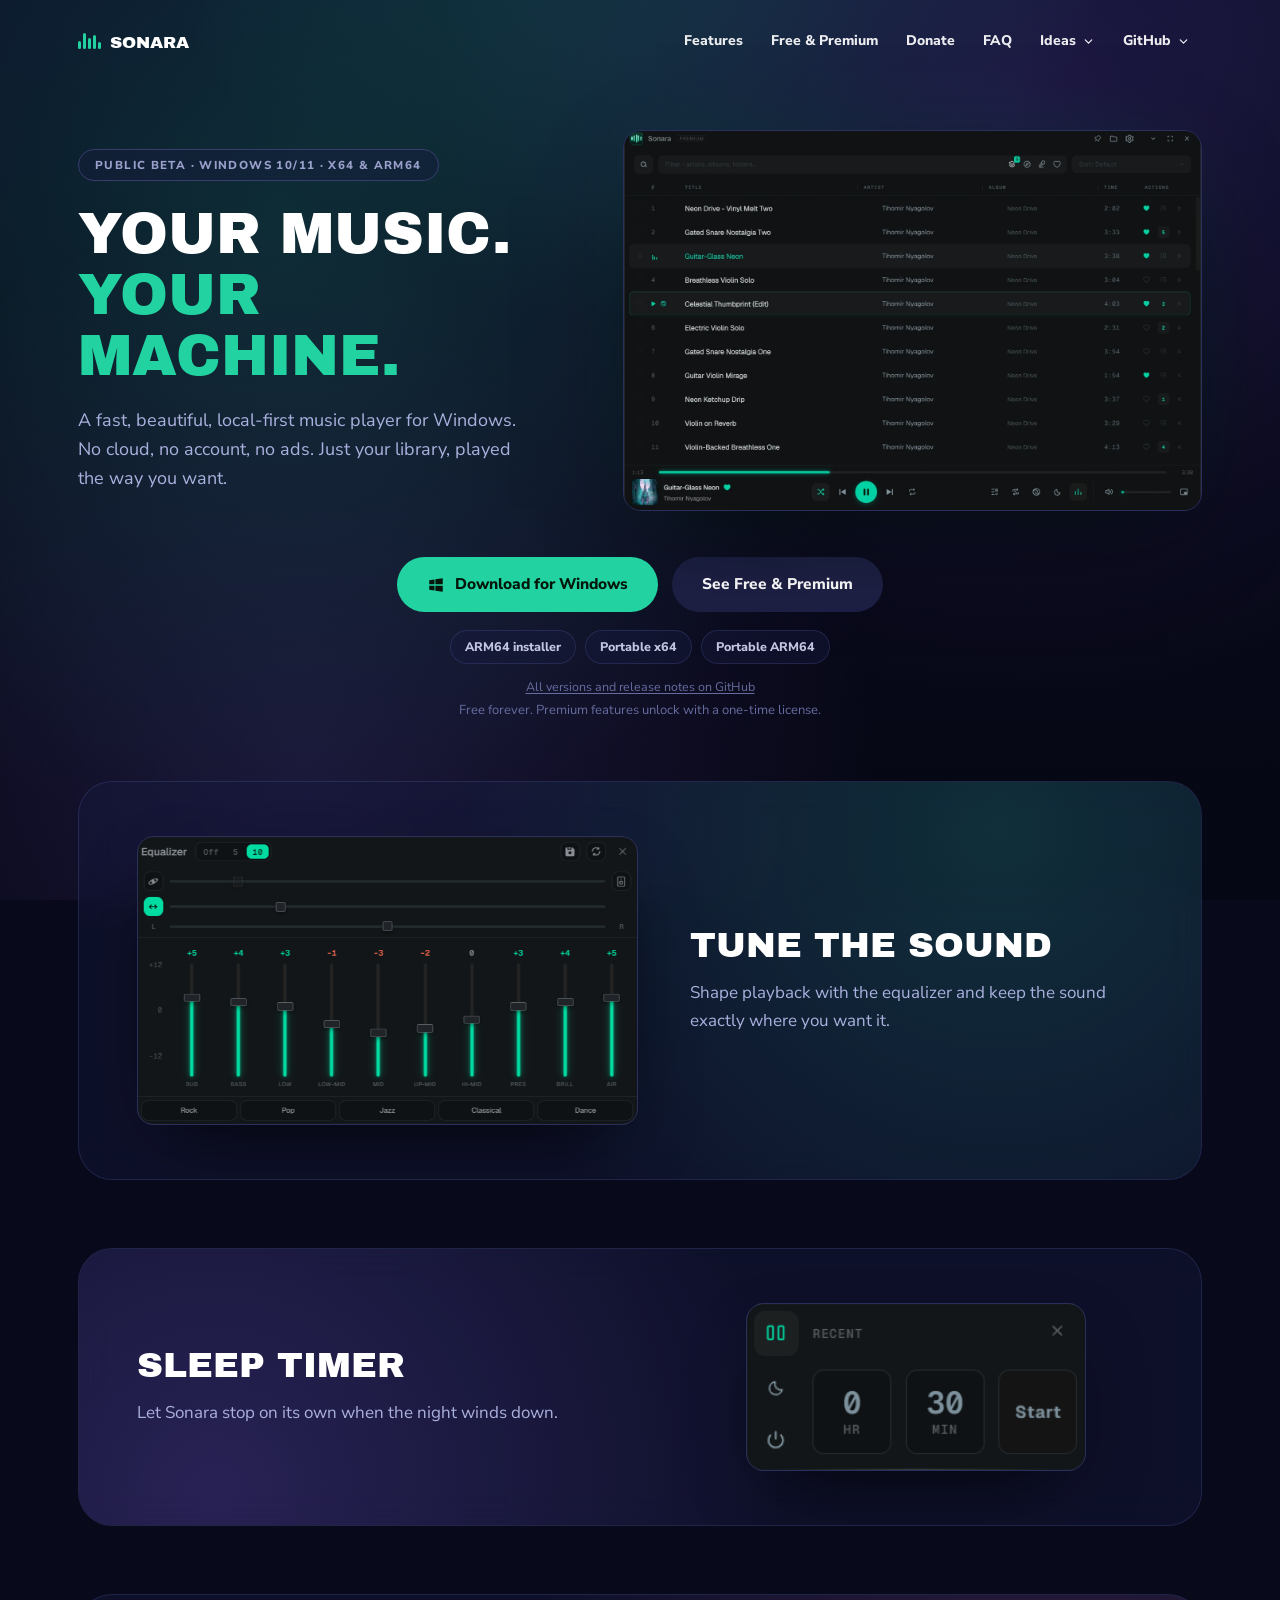
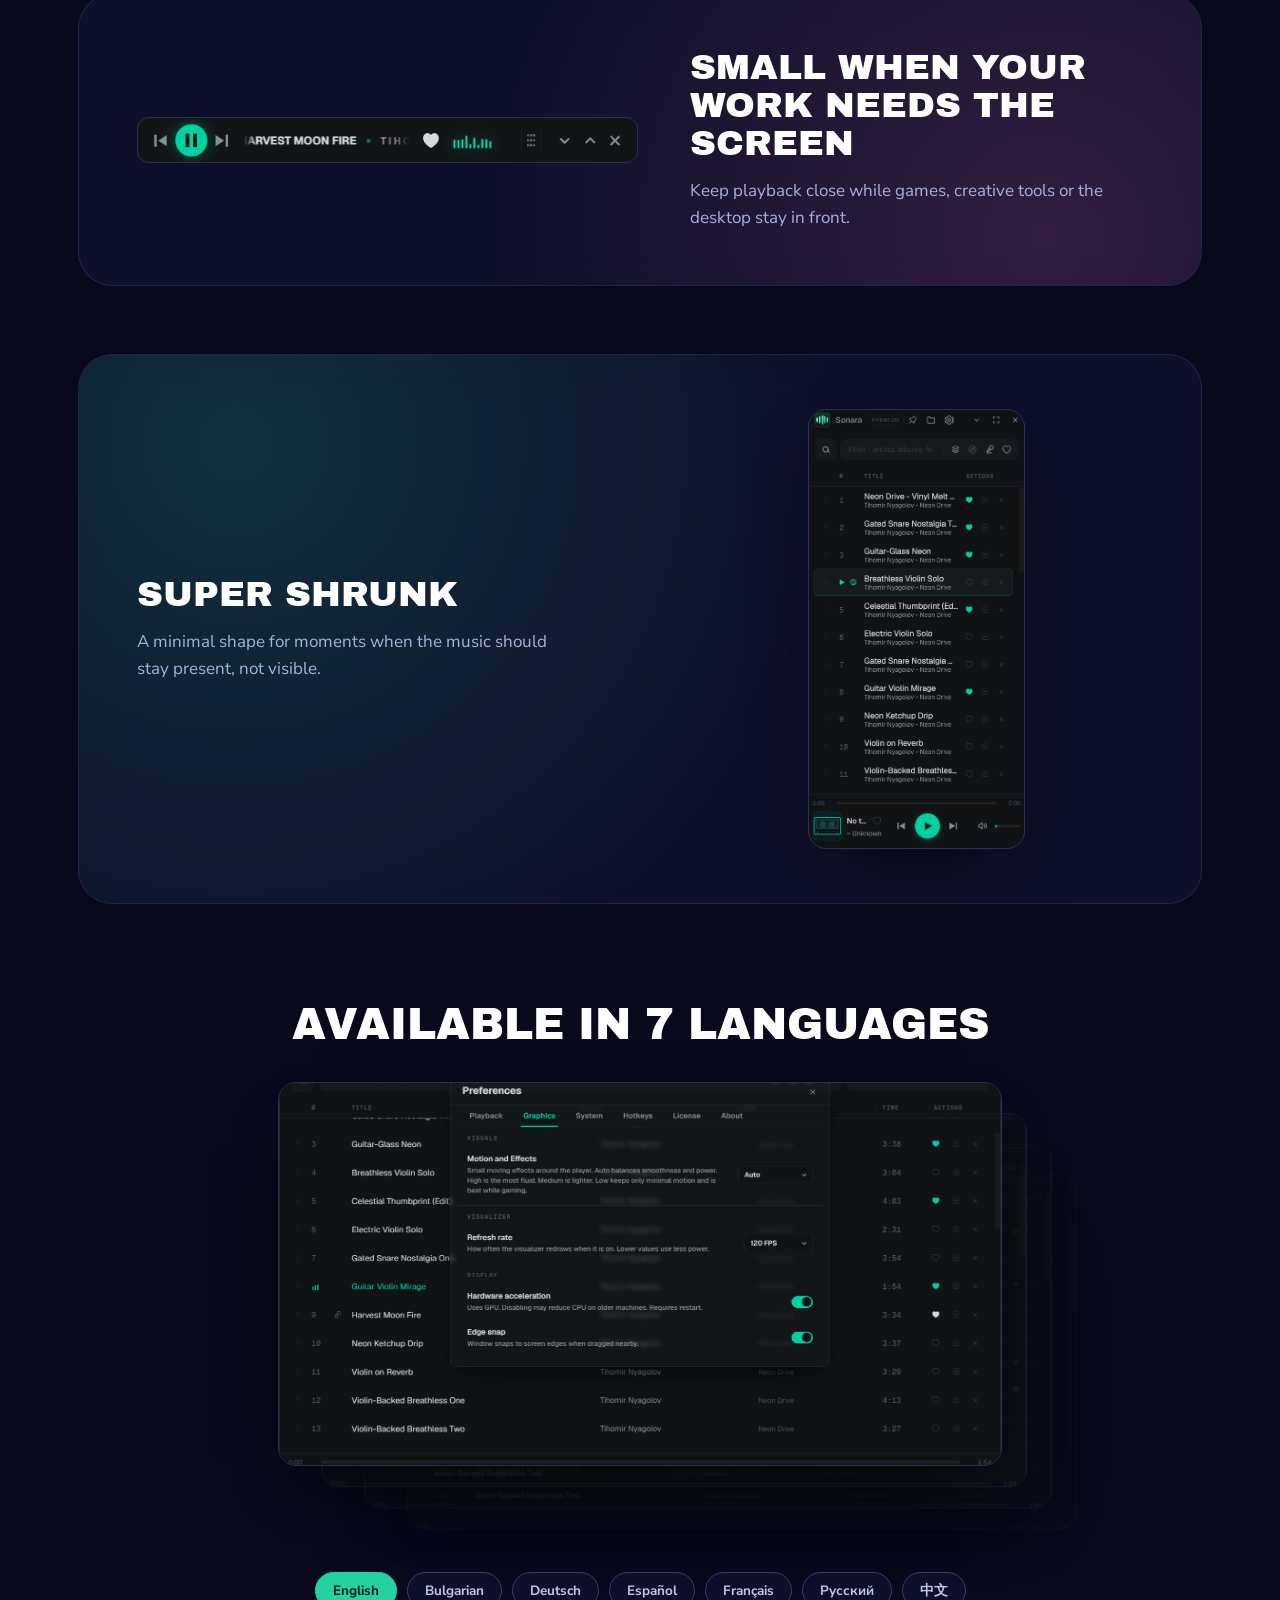
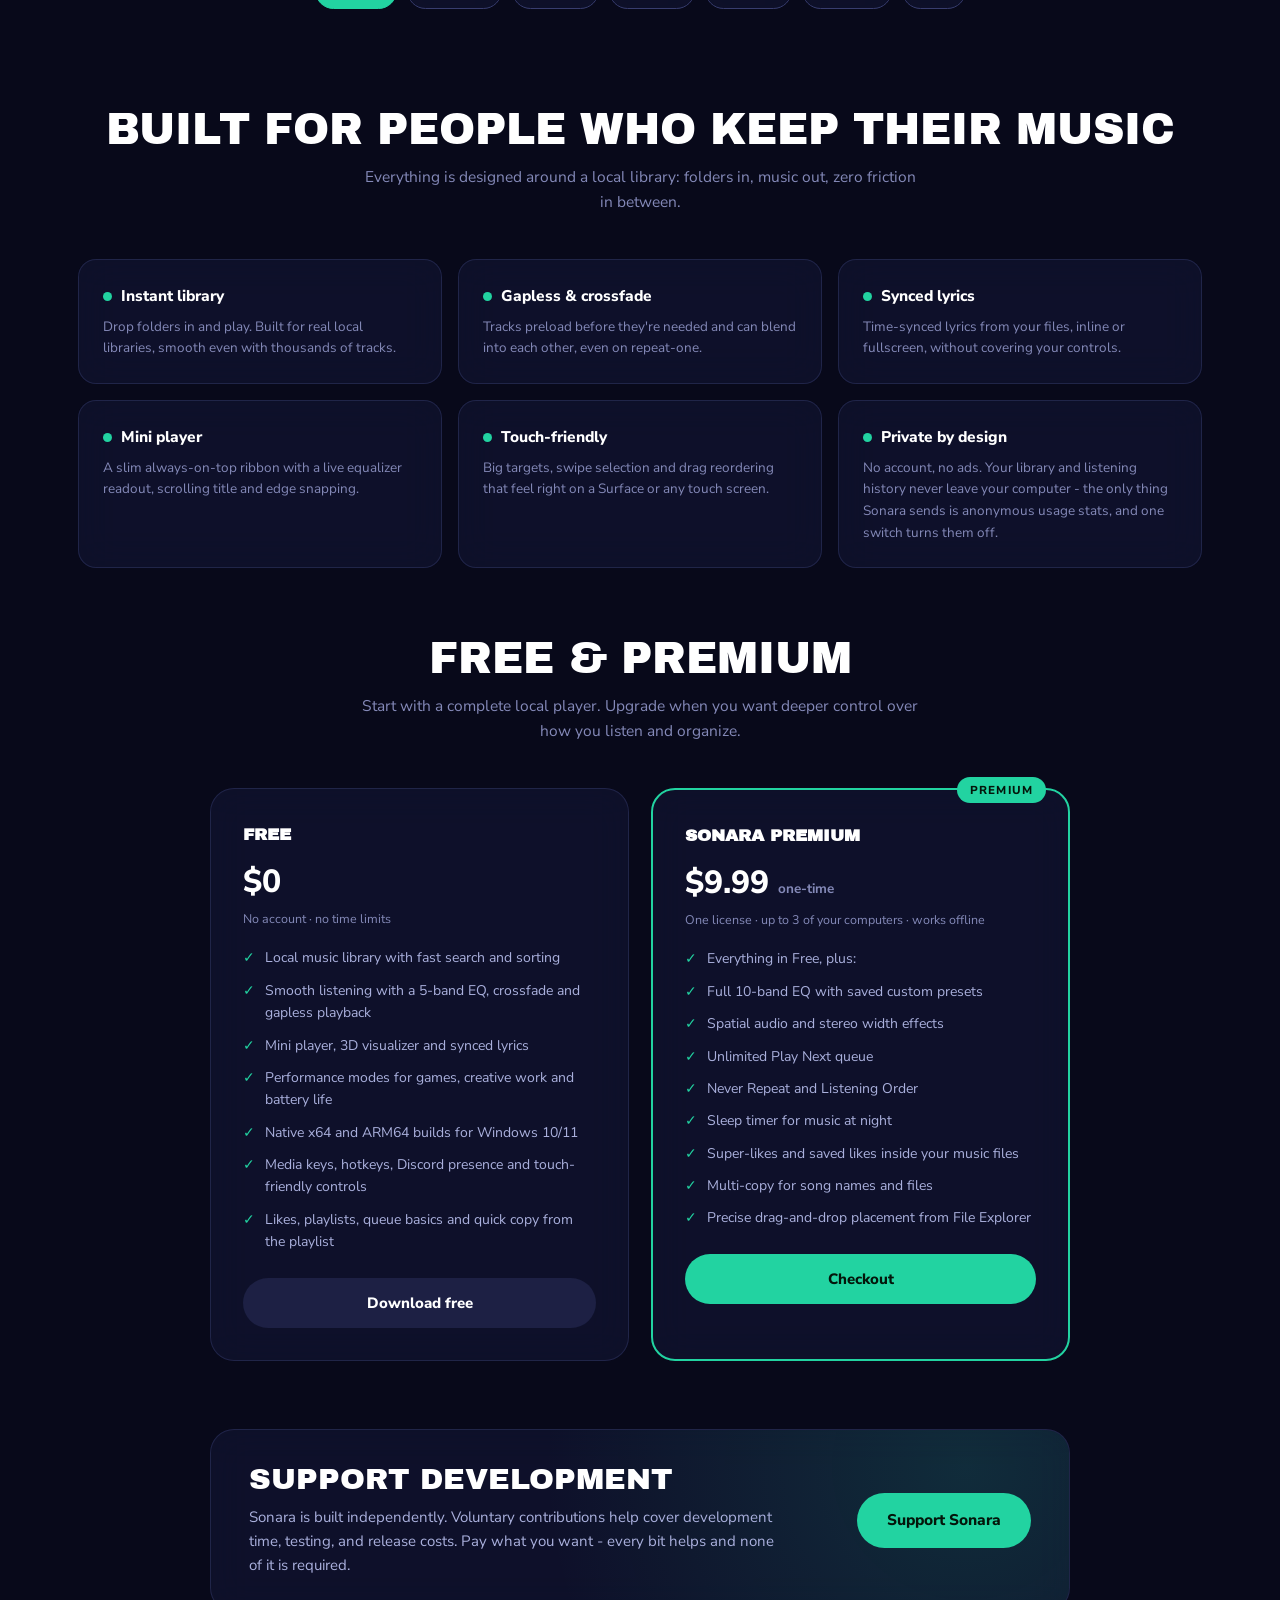
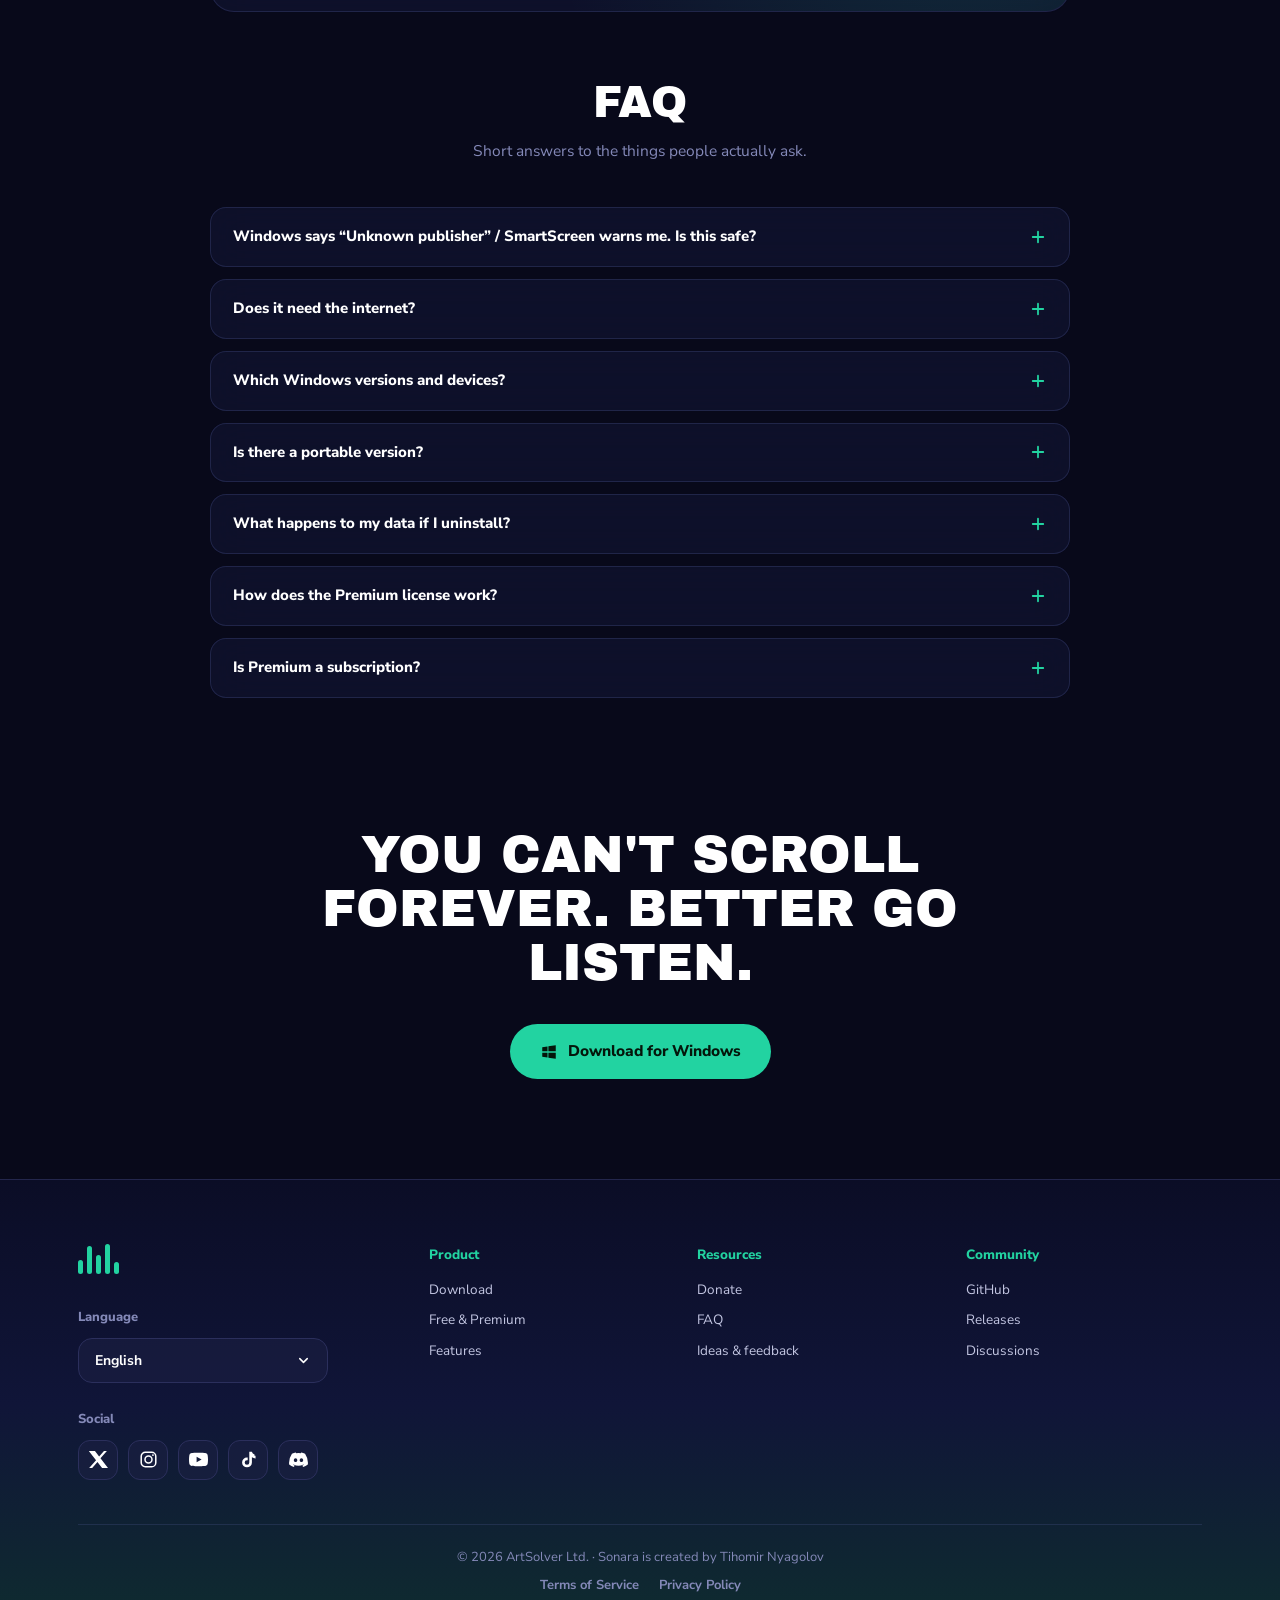
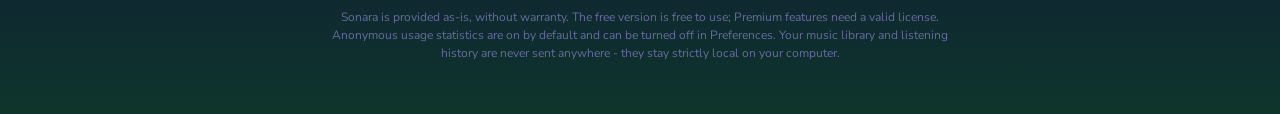
==== index.html @ 9df1d8e3 "Site: four visualiser shots in the hero, and WebP for the carousel The hero carousel gains the vinyl" ====
<!DOCTYPE html>
<html lang="en">
<head>
  <meta charset="UTF-8" />
  <meta name="viewport" content="width=device-width, initial-scale=1.0" />
  <title>Sonara - local-first music player for Windows</title>
  <meta name="description" content="A fast, beautiful, local-first music player for Windows. No cloud, no account, no ads. Just your library." />
  <!-- Discord-inspired redesign (approved 2026-07-07): Sonara Mint accent,
       Archivo Black display font, glass panels, i18n via the inline I18N
       dictionary (en/bg/de/es/fr/ru/zh - same locales as the player).
       2026-07-18: the parallax icon/star background was replaced by the
       legal pages' static gradient, and every glass surface now reads the
       single --blur-glass token. -->
  <!-- TODO before the broad public release:
       1. Replace showcase screenshots when the final UI is ready.
       2. Name/logo are prototype - find-replace "Sonara" on final naming.
       (Checkout links went live 2026-07-03 with the tester release.) -->
  <link rel="preconnect" href="https://fonts.googleapis.com" />
  <link rel="preconnect" href="https://fonts.gstatic.com" crossorigin />
  <link href="https://fonts.googleapis.com/css2?family=Archivo+Black&family=Nunito+Sans:opsz,wght@6..12,400;6..12,600;6..12,700;6..12,800&display=swap" rel="stylesheet" />
  <!-- Shared cross-page config + language engine (single sources of truth). -->
  <script src="site-config.js"></script>
  <script src="site-lang.js"></script>
  <!-- Shared single-source chrome: the brand lockup (site-brand.js) and the
       download links, always the latest release (site-downloads.js). Same
       files every page uses, so a change lands in ONE place. -->
  <script src="site-brand.js"></script>
  <script src="site-downloads.js"></script>
  <script src="site-glow.js"></script>
  <style>
    :root {
      --bg: #08091a;
      --bg-card: #141737;
      --bg-elevated: #1d2044;
      --glass: rgba(24, 27, 60, 0.45);
      --glass-strong: rgba(20, 23, 55, 0.72);
      --glass-border: rgba(133, 145, 235, 0.16);
      /* ONE glass level for the whole site (owner decision 2026-07-18):
         every backdrop-filter on the page reads this, so a glass change is
         a single edit. The old stepped 18/16/14/10 scale is retired, and
         saturate() now applies to every glass surface, not just .panel. */
      --blur-glass: blur(18px) saturate(1.15);
      --border: #2b2f5c;
      --border-soft: #23264c;
      --chip-border: #383d6e;
      --text: #c3c6e2;
      --text-strong: #ffffff;
      --text-secondary: #aab0dd;
      --text-muted: #8489b8;
      --text-faint: #666c9e;
      --accent: #22D3A1;
      --accent-violet: #8f66ff;
      --on-accent: #04160b;
      --glow-1: rgba(34, 211, 161, 0.17);
      --glow-2: rgba(143, 102, 255, 0.15);
      --font-sans: "Nunito Sans", "Segoe UI", system-ui, sans-serif;
      --font-display: "Archivo Black", "Arial Black", sans-serif;
    }
    * { margin: 0; padding: 0; box-sizing: border-box; }
    html { scroll-behavior: smooth; overscroll-behavior-y: none; }
    body {
      background: var(--bg);
      color: var(--text);
      font-family: var(--font-sans);
      line-height: 1.6;
      -webkit-font-smoothing: antialiased;
      overflow-x: hidden;
      overscroll-behavior-y: none;
    }
    a { color: var(--accent); text-decoration: none; }
    a:hover { text-decoration: underline; }
    img { display: block; max-width: 100%; height: auto; }

    /* ── Themed scrollbars (page + language menu) ── */
    html { scrollbar-color: #2b2f5c #0a0b20; }
    ::-webkit-scrollbar { width: 12px; height: 12px; }
    ::-webkit-scrollbar-track { background: #0a0b20; }
    ::-webkit-scrollbar-thumb { background: #2b2f5c; border-radius: 999px; border: 3px solid #0a0b20; }
    ::-webkit-scrollbar-thumb:hover { background: #3a3f78; }
    .lang-menu { scrollbar-width: thin; scrollbar-color: rgba(195, 198, 226, 0.35) transparent; }
    .lang-menu::-webkit-scrollbar { width: 8px; }
    .lang-menu::-webkit-scrollbar-track { background: transparent; }
    .lang-menu::-webkit-scrollbar-thumb { background: rgba(195, 198, 226, 0.32); border: 2px solid transparent; background-clip: padding-box; border-radius: 999px; }
    .lang-menu::-webkit-scrollbar-thumb:hover { background: rgba(195, 198, 226, 0.5); background-clip: padding-box; }
    .d {
      font-family: var(--font-display);
      font-weight: 400;
      text-transform: uppercase;
      color: var(--text-strong);
      line-height: 1.06;
    }

    /* ── Static background (owner decision 2026-07-18) ──
       Same treatment as the legal pages: one fixed gradient wash, no icon
       layers, no stars, no parallax. Sections/panels stay translucent and
       sit on top of it. */
    .site-background {
      position: fixed; inset: 0; z-index: 0;
      pointer-events: none;
      background:
        radial-gradient(circle at 50% -20%, var(--glow-1), transparent 40%),
        radial-gradient(circle at 22% 24%, var(--glow-1), transparent 52%),
        radial-gradient(circle at 80% 12%, var(--glow-2), transparent 46%),
        radial-gradient(circle at 24% 86%, var(--glow-2), transparent 46%),
        linear-gradient(180deg, #0b0d26 0%, #08091a 46%, #060714 100%);
    }

    .wrap { position: relative; z-index: 1; max-width: 1180px; margin: 0 auto; padding: 0 28px; }

    /* ── Pills ── */
    .btn {
      display: inline-flex; align-items: center; gap: 10px;
      border-radius: 999px; padding: 15px 30px;
      font-weight: 800; font-size: 15.5px; cursor: pointer;
      transition: transform 0.12s ease, filter 0.15s ease, box-shadow 0.15s ease;
    }
    .btn:hover { text-decoration: none; transform: translateY(-2px); filter: brightness(1.1); box-shadow: 0 8px 24px -10px rgba(0, 0, 0, 0.6); }
    .btn-primary { background: var(--accent); color: var(--on-accent); }
    .btn-ghost { background: var(--bg-elevated); color: var(--text-strong); }
    .btn svg { width: 18px; height: 18px; fill: currentColor; }

    /* ── Nav (links always visible, Discord-style dropdowns) ── */
    nav { position: relative; z-index: 40; display: flex; align-items: center; justify-content: space-between; gap: 14px; padding: 22px 0; flex-wrap: wrap; }
    .brand { display: flex; align-items: flex-end; gap: 9px; color: var(--text-strong); }
    .brand:hover { color: var(--text-strong); text-decoration: none; }
    .brand-mark { display: inline-flex; align-items: flex-end; gap: 2px; height: 17px; }
    .brand-mark span { width: 3px; border-radius: 2px; background: var(--accent); }
    .brand-mark span:nth-child(1) { height: 8px; }
    .brand-mark span:nth-child(2) { height: 16px; }
    .brand-mark span:nth-child(3) { height: 11px; }
    .brand-mark span:nth-child(4) { height: 17px; }
    .brand-mark span:nth-child(5) { height: 7px; }
    .brand .brand-name { font-family: var(--font-display); text-transform: uppercase; font-size: 16px; }
    nav .links { display: flex; gap: 4px; font-size: 14px; font-weight: 800; align-items: center; flex-wrap: wrap; }
    nav .links > a, .nav-item > a { color: var(--text-strong); opacity: 0.92; padding: 8px 12px; border-radius: 999px; display: inline-flex; align-items: center; gap: 6px; }
    nav .links > a:hover, .nav-item > a:hover { opacity: 1; text-decoration: none; background: rgba(133, 145, 235, 0.12); }
    .chev { width: 13px; height: 13px; fill: none; stroke: currentColor; stroke-width: 2.4; stroke-linecap: round; stroke-linejoin: round; transition: transform 0.15s ease; }
    .nav-item { position: relative; }
    .nav-item:hover > a .chev, .nav-item:focus-within > a .chev { transform: rotate(180deg); }
    .menu {
      position: absolute; top: calc(100% + 8px); left: 50%;
      transform: translate(-50%, 6px);
      min-width: 216px; padding: 12px;
      background: var(--glass-strong);
      backdrop-filter: var(--blur-glass); -webkit-backdrop-filter: var(--blur-glass);
      border: 1px solid var(--glass-border); border-radius: 18px;
      display: flex; flex-direction: column; gap: 2px;
      opacity: 0; visibility: hidden;
      transition: opacity 0.15s ease, transform 0.15s ease, visibility 0.15s;
      z-index: 50;
    }
    .menu::before { content: ""; position: absolute; top: -12px; left: 0; right: 0; height: 12px; }
    .nav-item:hover .menu, .nav-item:focus-within .menu { opacity: 1; visibility: visible; transform: translate(-50%, 0); }
    .menu-label { font-size: 10.5px; letter-spacing: 0.1em; text-transform: uppercase; color: var(--text-faint); font-weight: 800; padding: 4px 12px 5px; }
    .menu a { display: block; padding: 8px 12px; border-radius: 10px; color: var(--text-strong); font-weight: 700; font-size: 13.5px; }
    .menu a:hover { background: rgba(34, 211, 161, 0.14); text-decoration: none; }

    /* ── Hero: copy left, rotating showcase right, actions centered below ── */
    header { position: relative; z-index: 1; padding: 48px 0 26px; }
    .hero-grid {
      display: grid; grid-template-columns: 0.92fr 1.08fr;
      gap: 52px; align-items: center;
    }
    .hero-copy { text-align: left; }
    .beta-pill {
      display: inline-block; padding: 6px 16px; border-radius: 999px;
      border: 1px solid var(--chip-border); color: #9ba0cc;
      background: var(--glass);
      font-size: 11.5px; font-weight: 800; letter-spacing: 0.12em; text-transform: uppercase;
      margin-bottom: 22px;
    }
    h1 { font-size: clamp(38px, 4.5vw, 62px); }
    h1 .accent { color: var(--accent); }
    .sub {
      max-width: 460px; margin: 20px 0 0; color: var(--text-secondary);
      font-size: clamp(16px, 1.5vw, 18px); font-weight: 400;
    }
    .product-showcase { position: relative; }
    .clean-spotlight {
      position: relative; width: 100%; aspect-ratio: 1477 / 972;
      overflow: hidden; border: 1px solid var(--border);
      border-radius: 18px; background: var(--bg-card);
      box-shadow: 0 30px 100px -34px rgba(0, 0, 0, 0.85), 0 0 90px -30px var(--glow-1);
      isolation: isolate;
    }
    .clean-spotlight img {
      position: absolute; inset: 0; width: 100%; height: 100%;
      object-fit: cover; opacity: 0; transform: scale(1.015);
      transition: opacity 900ms ease, transform 1600ms ease;
    }
    .clean-spotlight img.spotlight-cover-art { object-position: 68% center; }
    /* 16:9 shots lose 7.3% per side to the 1477/972 frame; this one carries its
       album art and title hard against the left edge, so shift the crop window. */
    .clean-spotlight img.spotlight-art-lyric { object-position: 12% center; }
    .clean-spotlight img.is-active { opacity: 1; transform: scale(1); }

    .hero-actions { text-align: center; margin-top: 46px; }
    .cta-row { display: flex; gap: 14px; justify-content: center; flex-wrap: wrap; }
    .dl-more {
      display: flex; align-items: center; justify-content: center; flex-wrap: wrap;
      gap: 9px; margin-top: 18px; font-size: 12.5px;
    }
    .dl-mini {
      display: inline-block; padding: 6px 14px; border-radius: 999px;
      background: var(--glass); border: 1px solid var(--glass-border);
      backdrop-filter: var(--blur-glass); -webkit-backdrop-filter: var(--blur-glass);
      color: var(--text); font-size: 12.5px; font-weight: 800;
      transition: transform 0.12s ease, filter 0.15s ease;
    }
    .dl-mini:hover { text-decoration: none; transform: translateY(-1px); filter: brightness(1.3); color: var(--text-strong); }
    .dl-notes { margin-top: 13px; display: flex; flex-direction: column; align-items: center; gap: 3px; }
    .dl-all-link { color: var(--text-faint); font-size: 12.5px; text-decoration: underline; text-underline-offset: 2px; }
    .dl-all-link:hover { color: var(--text-strong); }
    .cta-note { margin: 0; color: var(--text-faint); font-size: 13px; }

    /* ── Glass panels around the feature rows (Discord-style bubbles) ── */
    .sec { position: relative; z-index: 1; padding: 34px 0; }
    .panel {
      position: relative; overflow: hidden;
      border-radius: 34px; padding: 54px 58px;
      background: var(--glass);
      backdrop-filter: var(--blur-glass); -webkit-backdrop-filter: var(--blur-glass);
      border: 1px solid var(--glass-border);
    }
    .panel::before {
      content: ""; position: absolute; inset: 0; pointer-events: none;
      background: radial-gradient(circle at var(--px, 82%) var(--py, 12%), var(--ptint, rgba(34, 211, 161, 0.16)), transparent 56%);
    }
    .panel--mint { --ptint: rgba(34, 211, 161, 0.16); --px: 82%; --py: 12%; }
    .panel--violet { --ptint: rgba(143, 102, 255, 0.2); --px: 12%; --py: 88%; }
    .panel--rose { --ptint: rgba(233, 96, 175, 0.16); --px: 86%; --py: 84%; }
    .frow { position: relative; display: grid; grid-template-columns: 1.05fr 0.95fr; gap: 52px; align-items: center; }
    .frow.rev .fmedia { order: 2; }
    .frow h2 { font-size: clamp(24px, 2.8vw, 36px); margin-bottom: 14px; text-align: left; }
    .frow p { font-size: clamp(15px, 1.4vw, 17px); color: var(--text-secondary); max-width: 440px; }
    .fmedia { position: relative; }
    /* Outline instead of border: the border used to join the border-box
       aspect-ratio math and slightly squash the images. */
    .fmedia img {
      border-radius: 16px; outline: 1px solid var(--border); outline-offset: -1px;
      box-shadow: 0 30px 80px -30px rgba(0, 0, 0, 0.85);
    }
    .fmedia--eq img { width: 100%; }
    .fmedia--sleep { display: grid; justify-items: center; align-items: start; }
    .fmedia--sleep img { width: min(100%, 340px); border-radius: 18px; }
    .fmedia--compact { display: grid; justify-items: center; align-items: start; }
    .fmedia--compact img { width: 100%; border-radius: 12px; }
    .fmedia--shrunk { display: grid; justify-items: center; align-items: start; }
    .fmedia--shrunk img { width: auto; max-height: 440px; border-radius: 18px; }

    /* ── Languages (existing deck animation, new skin) ── */
    .languages { position: relative; z-index: 1; padding: 64px 0; text-align: center; overflow: hidden; }
    .languages h2 { font-size: clamp(28px, 3.4vw, 46px); margin-bottom: 34px; }
    .language-stack {
      position: relative; width: min(100%, 820px);
      height: clamp(300px, 36vw, 460px); overflow: visible;
      margin: 0 auto;
    }
    .language-stack img {
      position: absolute; left: 50%; top: 0;
      width: calc(100% - 96px); height: calc(100% - 76px);
      object-fit: cover; border-radius: 18px; border: 1px solid var(--border);
      box-shadow: 0 30px 70px -38px rgba(0, 0, 0, 0.95);
      z-index: 1; opacity: 0;
      transform: translate(calc(-50% + 72px), 54px) scale(0.94);
      transform-origin: 50% 50%;
      transition: opacity 1100ms ease, transform 1300ms cubic-bezier(0.16, 1, 0.3, 1);
      will-change: opacity, transform;
    }
    .language-stack img.is-active { z-index: 5; opacity: 1; transform: translate(-50%, 0) scale(1); }
    .language-stack img.is-next { z-index: 4; opacity: 0.48; transform: translate(calc(-50% + 34px), 26px) scale(0.975); }
    .language-stack img.is-after { z-index: 3; opacity: 0.3; transform: translate(calc(-50% + 68px), 52px) scale(0.95); }
    .language-stack img.is-back { z-index: 2; opacity: 0.18; transform: translate(calc(-50% + 102px), 78px) scale(0.925); }
    .language-stack img.is-leaving { z-index: 6; opacity: 0; transform: translate(calc(-50% - 16px), -10px) scale(1.01); }
    .language-list { display: flex; flex-wrap: wrap; justify-content: center; gap: 10px; margin-top: 30px; }
    .language-list button {
      background: var(--glass); border: 1px solid var(--chip-border); border-radius: 999px;
      backdrop-filter: var(--blur-glass); -webkit-backdrop-filter: var(--blur-glass);
      padding: 8px 17px; color: var(--text); font-family: var(--font-sans);
      font-size: 13.5px; font-weight: 700; white-space: nowrap; cursor: pointer;
      transition: color 180ms ease, border-color 180ms ease, background 180ms ease;
    }
    .language-list button:hover { color: var(--text-strong); border-color: var(--accent); }
    .language-list button.is-active { color: var(--on-accent); background: var(--accent); border-color: var(--accent); }

    /* ── Sections (features / pricing / faq) ── */
    section { position: relative; z-index: 1; }
    .sec-head h2 { font-size: clamp(28px, 3.4vw, 46px); text-align: center; }
    .section-sub { text-align: center; color: var(--text-muted); margin: 12px auto 44px; max-width: 560px; font-size: 15.5px; }

    /* ── Feature cards (translucent + blurred) ── */
    .grid { display: grid; grid-template-columns: repeat(3, 1fr); gap: 16px; }
    @media (max-width: 760px) { .grid { grid-template-columns: 1fr; } }
    .card {
      background: var(--glass); border: 1px solid var(--glass-border);
      backdrop-filter: var(--blur-glass); -webkit-backdrop-filter: var(--blur-glass);
      border-radius: 18px; padding: 24px;
      transition: transform 0.15s ease, border-color 0.15s ease;
    }
    .card:hover { transform: translateY(-3px); border-color: var(--border); }
    .card h3 { font-size: 15.5px; font-weight: 800; color: var(--text-strong); margin-bottom: 7px; display: flex; align-items: center; gap: 9px; }
    .card p { color: var(--text-muted); font-size: 13.5px; }
    .dot { width: 9px; height: 9px; border-radius: 50%; background: var(--accent); flex-shrink: 0; }

    /* ── Pricing ── */
    .tiers { display: grid; grid-template-columns: 1fr 1fr; gap: 22px; max-width: 860px; margin: 0 auto; text-align: left; }
    @media (max-width: 680px) { .tiers { grid-template-columns: 1fr; } }
    .tier {
      background: var(--glass); border: 1px solid var(--glass-border);
      backdrop-filter: var(--blur-glass); -webkit-backdrop-filter: var(--blur-glass);
      border-radius: 24px; padding: 32px;
    }
    .tier--premium { border: 2px solid var(--accent); position: relative; scroll-margin-top: 26px; }
    .tier h3 { font-family: var(--font-display); text-transform: uppercase; font-size: 17px; color: var(--text-strong); }
    .tier .price { font-size: 32px; font-weight: 800; color: var(--text-strong); margin: 8px 0 2px; }
    .tier .price small { font-size: 13.5px; font-weight: 700; color: var(--text-muted); }
    .tier .plan-note { color: var(--text-muted); font-size: 12.5px; margin-bottom: 18px; }
    .tier ul { list-style: none; display: flex; flex-direction: column; gap: 10px; font-size: 14px; color: var(--text-secondary); }
    .tier li { display: flex; gap: 10px; align-items: baseline; }
    .tick { color: var(--accent); font-weight: 800; flex-shrink: 0; }
    .tier .btn { width: 100%; justify-content: center; margin-top: 24px; font-size: 15px; padding: 13px 0; }
    .premium-badge {
      position: absolute; top: -13px; right: 22px; background: var(--accent); color: var(--on-accent);
      font-size: 11.5px; font-weight: 800; letter-spacing: 0.1em; text-transform: uppercase;
      padding: 4px 13px; border-radius: 999px;
    }

    /* ── Support ── */
    .support-block {
      max-width: 860px; margin: 0 auto;
      background: var(--glass); border: 1px solid var(--glass-border);
      backdrop-filter: var(--blur-glass); -webkit-backdrop-filter: var(--blur-glass);
      border-radius: 24px; padding: 34px 38px;
      display: flex; align-items: center; justify-content: space-between; gap: 28px;
      position: relative; overflow: hidden;
    }
    .support-block::before {
      content: ""; position: absolute; inset: 0; pointer-events: none;
      background: radial-gradient(circle at 88% 20%, rgba(34, 211, 161, 0.14), transparent 55%);
    }
    .support-copy { max-width: 540px; position: relative; }
    .support-copy h2 { font-size: clamp(22px, 2.4vw, 30px); text-align: left; }
    .support-copy p { margin-top: 10px; color: var(--text-secondary); font-size: 15px; }
    .support-block .btn { position: relative; }
    @media (max-width: 680px) { .support-block { align-items: flex-start; flex-direction: column; } }

    /* ── FAQ (smooth accordion: grid-rows height animation + icon spin) ── */
    .faq { max-width: 860px; margin: 0 auto; display: flex; flex-direction: column; gap: 12px; }
    .faq-item {
      background: var(--glass); border: 1px solid var(--glass-border);
      backdrop-filter: var(--blur-glass); -webkit-backdrop-filter: var(--blur-glass);
      border-radius: 16px; overflow: hidden;
      transition: border-color 0.3s ease;
    }
    .faq-item.open { border-color: rgba(34, 211, 161, 0.42); }
    .faq-q {
      width: 100%; display: flex; justify-content: space-between; align-items: center; gap: 16px;
      padding: 18px 22px; background: transparent; border: 0; cursor: pointer;
      color: var(--text-strong); font-family: var(--font-sans);
      font-weight: 800; font-size: 15px; text-align: left; line-height: 1.45;
    }
    .faq-plus {
      width: 18px; height: 18px; flex-shrink: 0;
      fill: none; stroke: var(--accent); stroke-width: 2.4; stroke-linecap: round;
      transition: transform 0.35s cubic-bezier(0.22, 1, 0.36, 1);
    }
    .faq-item.open .faq-plus { transform: rotate(135deg); }
    .faq-a { display: grid; grid-template-rows: 0fr; transition: grid-template-rows 0.4s cubic-bezier(0.22, 1, 0.36, 1); }
    .faq-item.open .faq-a { grid-template-rows: 1fr; }
    .faq-a-inner { min-height: 0; overflow: hidden; }
    .faq-a-inner p {
      color: var(--text-secondary); font-size: 14px; padding: 0 22px 18px; margin: 0;
      opacity: 0; transform: translateY(-6px);
      transition: opacity 0.3s ease 0.08s, transform 0.35s cubic-bezier(0.22, 1, 0.36, 1) 0.05s;
    }
    .faq-item.open .faq-a-inner p { opacity: 1; transform: none; }

    /* Fallback when backdrop-filter is unsupported */
    @supports not ((backdrop-filter: blur(1px)) or (-webkit-backdrop-filter: blur(1px))) {
      .panel, .card, .tier, .faq-item, .support-block, .menu, .lang-menu, .dl-mini, .language-list button { background: #141737; }
    }

    /* ── End CTA ── */
    .endcta { position: relative; z-index: 1; text-align: center; padding: 96px 0 100px; overflow: hidden; }
    .endcta h2 { font-size: clamp(30px, 4vw, 54px); max-width: 840px; margin: 0 auto 34px; }

    /* ── Footer (gradient, language, social, giant wordmark) ── */
    footer {
      position: relative; z-index: 1;
      background: linear-gradient(180deg, #0b0d26 0%, #101538 42%, #0e352c 100%);
      border-top: 1px solid var(--border-soft);
      padding: 64px 0 52px;
      color: var(--text-muted); font-size: 13px;
    }
    .fgrid { display: grid; grid-template-columns: 1.35fr 1fr 1fr 1fr; gap: 32px; }
    @media (max-width: 760px) { .fgrid { grid-template-columns: 1fr 1fr; } }
    .brand-mark--big { height: 30px; gap: 4px; }
    .brand-mark--big span { width: 5px; border-radius: 3px; }
    .brand-mark--big span:nth-child(1) { height: 14px; }
    .brand-mark--big span:nth-child(2) { height: 28px; }
    .brand-mark--big span:nth-child(3) { height: 19px; }
    .brand-mark--big span:nth-child(4) { height: 30px; }
    .brand-mark--big span:nth-child(5) { height: 12px; }
    .flabel { margin: 26px 0 10px; color: var(--text-muted); font-weight: 800; font-size: 13px; }
    .lang-select { position: relative; max-width: 250px; }
    .lang-btn {
      width: 100%; display: flex; justify-content: space-between; align-items: center; gap: 10px;
      background: rgba(29, 32, 68, 0.55); border: 1px solid var(--border); border-radius: 14px;
      padding: 12px 16px; color: var(--text-strong);
      font-family: var(--font-sans); font-size: 14px; font-weight: 700; cursor: pointer;
      transition: border-color 0.15s ease;
    }
    .lang-btn:hover { border-color: var(--chip-border); }
    .lang-btn .chev { width: 15px; height: 15px; }
    .lang-select.open .lang-btn .chev { transform: rotate(180deg); }
    .lang-menu {
      position: absolute; bottom: calc(100% + 8px); left: 0; right: 0;
      background: var(--glass-strong);
      backdrop-filter: var(--blur-glass); -webkit-backdrop-filter: var(--blur-glass);
      border: 1px solid var(--glass-border); border-radius: 14px;
      padding: 8px; display: none; z-index: 30;
      max-height: 250px; overflow: auto;
    }
    .lang-select.open .lang-menu { display: block; }
    .lang-menu button {
      width: 100%; text-align: left; background: transparent; border: 0;
      color: var(--text-strong); font-family: var(--font-sans); font-weight: 700; font-size: 13.5px;
      padding: 9px 12px; border-radius: 10px; cursor: pointer;
    }
    .lang-menu button:hover { background: rgba(34, 211, 161, 0.14); }
    .lang-menu button.is-active { background: var(--accent); color: var(--on-accent); }
    .social { display: flex; gap: 10px; flex-wrap: wrap; }
    /* Higher specificity than ".fgrid a" (which sets display:block + margins
       for the link columns) so the icon tiles keep their flex centering. */
    .fgrid .social a {
      width: 40px; height: 40px; border-radius: 12px;
      display: flex; align-items: center; justify-content: center;
      margin: 0; padding: 0;
      color: var(--text-strong); background: rgba(29, 32, 68, 0.55); border: 1px solid var(--border);
      transition: transform 0.12s ease, color 0.15s ease, border-color 0.15s ease;
    }
    .fgrid .social a:hover { transform: translateY(-2px); color: var(--accent); border-color: var(--chip-border); text-decoration: none; }
    .social svg { width: 19px; height: 19px; display: block; }
    .fgrid h4 { color: var(--accent); font-size: 13.5px; font-weight: 800; margin-bottom: 13px; }
    .fgrid a { display: block; color: var(--text); font-size: 13.5px; margin-bottom: 9px; }
    .legal { margin-top: 44px; padding-top: 22px; border-top: 1px solid rgba(133, 145, 235, 0.14); text-align: center; }
    .legal .legal-links { margin-top: 8px; font-size: 13px; }
    .legal .legal-links a { color: var(--text-muted); font-weight: 700; margin: 0 10px; }
    .legal .legal-links a:hover { color: var(--accent); }
    .legal .fine { margin: 12px auto 0; font-size: 12px; color: var(--text-faint); max-width: 640px; line-height: 1.5; }
    /* Safety strip for browsers that ignore overscroll-behavior (rubber-band
       overscroll would otherwise flash the fixed background below the page).
       Painted as box-shadow: pure ink, adds zero scrollable height (an
       absolutely positioned strip would re-create the very gap it guards). */
    footer { box-shadow: 0 220px 0 0 #0e352c; }

    @media (max-width: 900px) {
      .hero-grid { grid-template-columns: 1fr; gap: 34px; }
      .hero-copy { text-align: center; }
      .sub { margin: 20px auto 0; }
      .panel { padding: 30px 24px; border-radius: 26px; }
      .frow, .frow.rev { grid-template-columns: 1fr; gap: 28px; }
      .frow.rev .fmedia { order: 0; }
      .frow h2 { text-align: center; }
      .frow p { text-align: center; margin: 0 auto; }
      .sec { padding: 22px 0; }
      .languages { padding: 48px 0; }
      .language-stack { height: 420px; }
      .language-stack img { width: calc(100% - 72px); height: calc(100% - 62px); }
      nav .links { font-size: 13px; }
    }
    @media (max-width: 560px) {
      .language-stack { height: 300px; }
      .language-stack img { width: calc(100% - 42px); height: calc(100% - 44px); }
      .language-stack img.is-next { transform: translate(calc(-50% + 16px), 14px) scale(0.965); }
      .language-stack img.is-after { transform: translate(calc(-50% + 32px), 28px) scale(0.93); }
      .language-stack img.is-back { transform: translate(calc(-50% + 48px), 42px) scale(0.895); }
    }
    @media (prefers-reduced-motion: reduce) {
      .clean-spotlight img { transition: none; transform: none; }
      .language-stack img { transition: none; }
      .language-stack img.is-active { transform: translate(-50%, 0) scale(1); }
      .faq-a, .faq-a-inner p, .faq-plus, .faq-item { transition: none; }
    }

  </style>
</head>
<body>
  <div class="site-background" aria-hidden="true"></div>

  <div class="wrap">
    <nav>
      <!-- Brand lockup rendered by site-brand.js (the ONE canonical mark +
           wordmark, aligned in one place). -->
      <a data-brand href="./" aria-label="Sonara home"></a>
      <span class="links">
        <a href="#features">Features</a>
        <a href="#pricing">Free &amp; Premium</a>
        <a href="#support">Donate</a>
        <a href="#faq">FAQ</a>
        <span class="nav-item">
          <a id="nav-ideas" href="#" rel="noopener">Ideas<svg class="chev" viewBox="0 0 24 24" aria-hidden="true"><path d="M6 9l6 6 6-6" /></svg></a>
          <span class="menu">
            <span class="menu-label">Categories</span>
            <a id="nav-cat-ideas" href="#" rel="noopener">Ideas &amp; feedback</a>
            <a id="nav-cat-announcements" href="#" rel="noopener">Announcements</a>
            <a id="nav-cat-general" href="#" rel="noopener">General</a>
            <a id="nav-cat-qa" href="#" rel="noopener">Q&amp;A</a>
          </span>
        </span>
        <span class="nav-item">
          <a id="nav-github" href="#" rel="noopener">GitHub<svg class="chev" viewBox="0 0 24 24" aria-hidden="true"><path d="M6 9l6 6 6-6" /></svg></a>
          <span class="menu">
            <span class="menu-label">Project</span>
            <a id="nav-gh-repo" href="#" rel="noopener">Repository</a>
            <a id="nav-gh-releases" href="#" rel="noopener">Releases</a>
            <a id="nav-gh-discussions" href="#" rel="noopener">Discussions</a>
          </span>
        </span>
      </span>
    </nav>

    <header>
      <div class="hero-grid">
        <div class="hero-copy">
          <span class="beta-pill">Public beta · Windows 10/11 · x64 &amp; ARM64</span>
          <h1 class="d">Your music.<br /><span class="accent">Your machine.</span></h1>
          <p class="sub">
            A fast, beautiful, local-first music player for Windows.
            No cloud, no account, no ads. Just your library, played the way you want.
          </p>
        </div>
        <div class="product-showcase" aria-label="Sonara screenshots">
          <div class="clean-spotlight" data-clean-spotlight>
            <img class="is-active" src="Img Player Screenshot.webp" width="1450" height="963" alt="Sonara library view" />
            <img class="spotlight-cover-art" src="Img - Cover.webp" width="1672" height="941" alt="Sonara cover artwork" />
            <img src="Img Jump To track.webp" width="1450" height="963" alt="Sonara jump to track" />
            <img src="Img Player - Vinyl Puls - Visualisation.webp" width="1920" height="1080" alt="Sonara vinyl pulse visualiser" />
            <img class="spotlight-art-lyric" src="Img Player - Album Art Lyric - Visualisation.webp" width="1920" height="1080" alt="Sonara album art visualiser with lyrics" />
            <img src="Img Player - Vinyl Puls Lyric- Visualisation.webp" width="1920" height="1080" alt="Sonara vinyl pulse visualiser with lyrics" />
            <img src="Img Player - Album Art - Visualisation.webp" width="1920" height="1080" alt="Sonara album art visualiser" />
          </div>
        </div>
      </div>
      <div class="hero-actions">
        <div class="cta-row">
          <a id="dl-x64" class="btn btn-primary" data-glow data-dl="x64" href="#" rel="noopener"><svg viewBox="0 0 24 24" aria-hidden="true"><path d="M3 5.5 10 4.6V11H3V5.5ZM3 12.9H10V19.3L3 18.4V12.9ZM11.2 4.4 21 3V11H11.2V4.4ZM11.2 12.9H21V21L11.2 19.5V12.9Z"/></svg><span>Download for Windows</span></a>
          <a class="btn btn-ghost" href="#pricing">See Free &amp; Premium</a>
        </div>
        <div class="dl-more">
          <a id="dl-arm64" class="dl-mini" data-dl="arm64" href="#" rel="noopener" title="Installer for Snapdragon / ARM laptops.">ARM64 installer</a>
          <a id="dl-portable-x64" class="dl-mini" data-dl="portable-x64" href="#" rel="noopener" title="Unzip and play, no install.">Portable x64</a>
          <a id="dl-portable-arm64" class="dl-mini" data-dl="portable-arm64" href="#" rel="noopener" title="Portable zip for ARM laptops.">Portable ARM64</a>
        </div>
        <div class="dl-notes">
          <a id="dl-all" class="dl-all-link" data-dl="releases" href="#" rel="noopener">All versions and release notes on GitHub</a>
          <p class="cta-note">Free forever. Premium features unlock with a one-time license.</p>
        </div>
      </div>
    </header>
  </div>

  <div class="sec">
    <div class="wrap">
      <div class="panel panel--mint">
        <article class="frow">
          <div class="fmedia fmedia--eq">
            <img src="Img Equalizer.png" width="774" height="447" alt="Sonara equalizer settings" />
          </div>
          <div>
            <h2 class="d">Tune the sound</h2>
            <p>Shape playback with the equalizer and keep the sound exactly where you want it.</p>
          </div>
        </article>
      </div>
    </div>
  </div>

  <div class="sec">
    <div class="wrap">
      <div class="panel panel--violet">
        <article class="frow rev">
          <div class="fmedia fmedia--sleep">
            <img src="Img Sleep Time.png" width="302" height="149" alt="Sonara sleep timer" />
          </div>
          <div>
            <h2 class="d">Sleep timer</h2>
            <p>Let Sonara stop on its own when the night winds down.</p>
          </div>
        </article>
      </div>
    </div>
  </div>

  <div class="sec">
    <div class="wrap">
      <div class="panel panel--rose">
        <article class="frow">
          <div class="fmedia fmedia--compact">
            <img src="Img Compact Player.png" width="627" height="57" alt="Sonara compact player" />
          </div>
          <div>
            <h2 class="d">Small when your work needs the screen</h2>
            <p>Keep playback close while games, creative tools or the desktop stay in front.</p>
          </div>
        </article>
      </div>
    </div>
  </div>

  <div class="sec">
    <div class="wrap">
      <div class="panel panel--mint" style="--px: 14%; --py: 16%;">
        <article class="frow rev">
          <div class="fmedia fmedia--shrunk">
            <img src="Img Super Shrunk Player.png" width="475" height="963" alt="Sonara super shrunk player" />
          </div>
          <div>
            <h2 class="d">Super shrunk</h2>
            <p>A minimal shape for moments when the music should stay present, not visible.</p>
          </div>
        </article>
      </div>
    </div>
  </div>

  <section class="languages">
    <div class="wrap">
      <h2 class="d">Available in 7 languages</h2>
      <div class="language-stack" data-language-deck aria-hidden="true">
        <img class="is-active" src="Lang English.png" width="1520" height="1019" alt="" />
        <img class="is-next" src="Lang Bulgarian.png" width="1420" height="938" alt="" />
        <img class="is-after" src="Lang Deutsch.png" width="1420" height="938" alt="" />
        <img class="is-back" src="Lang Español.png" width="1420" height="938" alt="" />
        <img src="Lang Français.png" width="1420" height="938" alt="" />
        <img src="Lang Русский.png" width="1420" height="938" alt="" />
        <img src="Lang 中文.png" width="1420" height="938" alt="" />
      </div>
      <div class="language-list" aria-label="Supported languages">
        <button type="button" class="is-active" data-language-chip="0" aria-label="Show English screenshot">English</button>
        <button type="button" data-language-chip="1" aria-label="Show Bulgarian screenshot">Bulgarian</button>
        <button type="button" data-language-chip="2" aria-label="Show Deutsch screenshot">Deutsch</button>
        <button type="button" data-language-chip="3" aria-label="Show Español screenshot">Español</button>
        <button type="button" data-language-chip="4" aria-label="Show Français screenshot">Français</button>
        <button type="button" data-language-chip="5" aria-label="Show Russian screenshot">Русский</button>
        <button type="button" data-language-chip="6" aria-label="Show Chinese screenshot">中文</button>
      </div>
    </div>
  </section>

  <section id="features" class="sec">
    <div class="wrap">
      <div class="sec-head"><h2 class="d">Built for people who keep their music</h2></div>
      <p class="section-sub">Everything is designed around a local library: folders in, music out, zero friction in between.</p>
      <div class="grid">
        <div class="card"><h3><span class="dot"></span>Instant library</h3><p>Drop folders in and play. Built for real local libraries, smooth even with thousands of tracks.</p></div>
        <div class="card"><h3><span class="dot"></span>Gapless &amp; crossfade</h3><p>Tracks preload before they're needed and can blend into each other, even on repeat-one.</p></div>
        <div class="card"><h3><span class="dot"></span>Synced lyrics</h3><p>Time-synced lyrics from your files, inline or fullscreen, without covering your controls.</p></div>
        <div class="card"><h3><span class="dot"></span>Mini player</h3><p>A slim always-on-top ribbon with a live equalizer readout, scrolling title and edge snapping.</p></div>
        <div class="card"><h3><span class="dot"></span>Touch-friendly</h3><p>Big targets, swipe selection and drag reordering that feel right on a Surface or any touch screen.</p></div>
        <div class="card"><h3><span class="dot"></span>Private by design</h3><p>No account, no ads. Your library and listening history never leave your computer - the only thing Sonara sends is anonymous usage stats, and one switch turns them off.</p></div>
      </div>
    </div>
  </section>

  <section id="pricing" class="sec">
    <div class="wrap">
      <div class="sec-head"><h2 class="d">Free &amp; Premium</h2></div>
      <p class="section-sub">Start with a complete local player. Upgrade when you want deeper control over how you listen and organize.</p>
      <div class="tiers">
        <div class="tier">
          <h3>Free</h3>
          <div class="price">$0</div>
          <div class="plan-note">No account · no time limits</div>
          <ul>
            <li><span class="tick">✓</span>Local music library with fast search and sorting</li>
            <li><span class="tick">✓</span>Smooth listening with a 5-band EQ, crossfade and gapless playback</li>
            <li><span class="tick">✓</span>Mini player, 3D visualizer and synced lyrics</li>
            <li><span class="tick">✓</span>Performance modes for games, creative work and battery life</li>
            <li><span class="tick">✓</span>Native x64 and ARM64 builds for Windows 10/11</li>
            <li><span class="tick">✓</span>Media keys, hotkeys, Discord presence and touch-friendly controls</li>
            <li><span class="tick">✓</span>Likes, playlists, queue basics and quick copy from the playlist</li>
          </ul>
          <a class="btn btn-ghost" id="dl-free" data-dl="x64" href="#" rel="noopener">Download free</a>
        </div>
        <!-- #premium lives on the CARD, not the section: the player's
             "Get Premium" links open ...#premium and should land on the
             Premium plan itself (on narrow windows the Free card would
             otherwise fill the first screen). The nav uses #pricing. -->
        <div class="tier tier--premium" id="premium">
          <span class="premium-badge">Premium</span>
          <h3>Sonara Premium</h3>
          <!-- Price printed from site-config.js (single source of truth). -->
          <div class="price"><span data-sonara-price="usd">$9.99</span> <small>one-time</small></div>
          <div class="plan-note">One license · up to 3 of your computers · works offline</div>
          <ul>
            <li><span class="tick">✓</span>Everything in Free, plus:</li>
            <li><span class="tick">✓</span>Full 10-band EQ with saved custom presets</li>
            <li><span class="tick">✓</span>Spatial audio and stereo width effects</li>
            <li><span class="tick">✓</span>Unlimited Play Next queue</li>
            <li><span class="tick">✓</span>Never Repeat and Listening Order</li>
            <li><span class="tick">✓</span>Sleep timer for music at night</li>
            <li><span class="tick">✓</span>Super-likes and saved likes inside your music files</li>
            <li><span class="tick">✓</span>Multi-copy for song names and files</li>
            <li><span class="tick">✓</span>Precise drag-and-drop placement from File Explorer</li>
          </ul>
          <a class="btn btn-primary" id="buy-premium" href="#premium" rel="noopener">Checkout</a>
        </div>
      </div>
    </div>
  </section>

  <section id="support" class="sec">
    <div class="wrap">
      <div class="support-block">
        <div class="support-copy">
          <h2 class="d">Support Development</h2>
          <p>Sonara is built independently. Voluntary contributions help cover development time, testing, and release costs. Pay what you want - every bit helps and none of it is required.</p>
        </div>
        <a class="btn btn-primary" id="support-action" href="#support">Support Sonara</a>
      </div>
    </div>
  </section>

  <section id="faq" class="sec">
    <div class="wrap">
      <div class="sec-head"><h2 class="d">FAQ</h2></div>
      <p class="section-sub">Short answers to the things people actually ask.</p>
      <div class="faq">
        <div class="faq-item">
          <button type="button" class="faq-q" aria-expanded="false">
            <span>Windows says “Unknown publisher” / SmartScreen warns me. Is this safe?</span>
            <svg class="faq-plus" viewBox="0 0 24 24" aria-hidden="true"><path d="M12 5v14M5 12h14" /></svg>
          </button>
          <div class="faq-a"><div class="faq-a-inner">
            <p>Yes. The beta is simply not code-signed yet (certificates are expensive for a free beta). Click <em>More info → Run anyway</em>. Every download is built from the same source and published only on our GitHub Releases page. A Microsoft Store version (signed by Microsoft) is planned for the stable release.</p>
          </div></div>
        </div>
        <div class="faq-item">
          <button type="button" class="faq-q" aria-expanded="false">
            <span>Does it need the internet?</span>
            <svg class="faq-plus" viewBox="0 0 24 24" aria-hidden="true"><path d="M12 5v14M5 12h14" /></svg>
          </button>
          <div class="faq-a"><div class="faq-a-inner">
            <p>No. Sonara is local-first: playback, your library and lyrics work fully offline. Activating a purchased Premium license takes one brief online check; after that Premium works fully offline too. The only optional network features are the update check and Discord presence.</p>
          </div></div>
        </div>
        <div class="faq-item">
          <button type="button" class="faq-q" aria-expanded="false">
            <span>Which Windows versions and devices?</span>
            <svg class="faq-plus" viewBox="0 0 24 24" aria-hidden="true"><path d="M12 5v14M5 12h14" /></svg>
          </button>
          <div class="faq-a"><div class="faq-a-inner">
            <p>Windows 10 and 11, with native builds for both x64 and ARM64. Snapdragon laptops run Sonara natively, not emulated.</p>
          </div></div>
        </div>
        <div class="faq-item">
          <button type="button" class="faq-q" aria-expanded="false">
            <span>Is there a portable version?</span>
            <svg class="faq-plus" viewBox="0 0 24 24" aria-hidden="true"><path d="M12 5v14M5 12h14" /></svg>
          </button>
          <div class="faq-a"><div class="faq-a-inner">
            <p>Yes. A zip you can unpack anywhere and run, no installation. Perfect for USB sticks and locked-down machines.</p>
          </div></div>
        </div>
        <div class="faq-item">
          <button type="button" class="faq-q" aria-expanded="false">
            <span>What happens to my data if I uninstall?</span>
            <svg class="faq-plus" viewBox="0 0 24 24" aria-hidden="true"><path d="M12 5v14M5 12h14" /></svg>
          </button>
          <div class="faq-a"><div class="faq-a-inner">
            <p>The uninstaller asks. By default your library, likes and settings are kept, so reinstalling later picks everything back up. You can choose to wipe everything instead.</p>
          </div></div>
        </div>
        <div class="faq-item">
          <button type="button" class="faq-q" aria-expanded="false">
            <span>How does the Premium license work?</span>
            <svg class="faq-plus" viewBox="0 0 24 24" aria-hidden="true"><path d="M12 5v14M5 12h14" /></svg>
          </button>
          <div class="faq-a"><div class="faq-a-inner">
            <p>One account, one-time payment, up to 3 of your own computers. Buy with your email, then sign in with that same email in the app - Premium activates by itself, no license key to copy, and after that it works offline. Moving to a new computer is easy: remove one in the app and sign in on the new one.</p>
          </div></div>
        </div>
        <div class="faq-item">
          <button type="button" class="faq-q" aria-expanded="false">
            <span>Is Premium a subscription?</span>
            <svg class="faq-plus" viewBox="0 0 24 24" aria-hidden="true"><path d="M12 5v14M5 12h14" /></svg>
          </button>
          <div class="faq-a"><div class="faq-a-inner">
            <p>No. It's a one-time purchase and the license is yours forever. If the price rises as bigger features arrive, licenses already bought simply keep working - buying early only means paying less.</p>
          </div></div>
        </div>
      </div>
    </div>
  </section>

  <section class="endcta">
    <div class="wrap">
      <h2 class="d">You can't scroll forever. Better go listen.</h2>
      <a id="dl-cta" class="btn btn-primary" data-glow data-dl="x64" href="#" rel="noopener"><svg viewBox="0 0 24 24" aria-hidden="true"><path d="M3 5.5 10 4.6V11H3V5.5ZM3 12.9H10V19.3L3 18.4V12.9ZM11.2 4.4 21 3V11H11.2V4.4ZM11.2 12.9H21V21L11.2 19.5V12.9Z"/></svg><span>Download for Windows</span></a>
    </div>
  </section>

  <footer>
    <div class="wrap">
      <div class="fgrid">
        <div>
          <span class="brand-mark brand-mark--big" aria-hidden="true"><span></span><span></span><span></span><span></span><span></span></span>
          <div class="flabel">Language</div>
          <!-- Site language selector: UI only for now. The site gets
               translated into the player's 7 locales AFTER the design
               is approved (en/bg/de/es/fr/ru/zh). -->
          <div class="lang-select" id="lang-select">
            <button type="button" class="lang-btn" aria-haspopup="listbox">
              <span id="lang-current">English</span>
              <svg class="chev" viewBox="0 0 24 24" aria-hidden="true"><path d="M6 9l6 6 6-6" /></svg>
            </button>
            <div class="lang-menu" role="listbox" aria-label="Site language">
              <button type="button" class="is-active" data-lang="en">English</button>
              <button type="button" data-lang="bg">Български</button>
              <button type="button" data-lang="de">Deutsch</button>
              <button type="button" data-lang="es">Español</button>
              <button type="button" data-lang="fr">Français</button>
              <button type="button" data-lang="ru">Русский</button>
              <button type="button" data-lang="zh">中文</button>
            </div>
          </div>
          <div class="flabel">Social</div>
          <div class="social" aria-label="Sonara on social media">
            <a id="soc-x" href="#" rel="noopener" aria-label="Sonara on X"><svg viewBox="0 0 24 24" fill="currentColor" aria-hidden="true"><path d="M18.9 1.2h3.7l-8.1 9.3 9.5 12.3h-7.5l-5.8-7.6-6.7 7.6H.2l8.7-9.9L-.2 1.2h7.7l5.3 6.9 6.1-6.9z"/></svg></a>
            <a id="soc-instagram" href="#" rel="noopener" aria-label="Sonara on Instagram"><svg viewBox="0 0 24 24" fill="none" stroke="currentColor" stroke-width="1.9" stroke-linecap="round" aria-hidden="true"><rect x="2.8" y="2.8" width="18.4" height="18.4" rx="5.2"/><circle cx="12" cy="12" r="4.4"/><circle cx="17.6" cy="6.4" r="1.15" fill="currentColor" stroke="none"/></svg></a>
            <a id="soc-youtube" href="#" rel="noopener" aria-label="Sonara on YouTube"><svg viewBox="0 0 24 24" fill="currentColor" aria-hidden="true"><path d="M23.5 6.2a3 3 0 0 0-2.1-2.1C19.5 3.5 12 3.5 12 3.5s-7.5 0-9.4.6A3 3 0 0 0 .5 6.2 31.3 31.3 0 0 0 0 12a31.3 31.3 0 0 0 .5 5.8 3 3 0 0 0 2.1 2.1c1.9.6 9.4.6 9.4.6s7.5 0 9.4-.6a3 3 0 0 0 2.1-2.1A31.3 31.3 0 0 0 24 12a31.3 31.3 0 0 0-.5-5.8zM9.6 15.6V8.4l6.3 3.6z"/></svg></a>
            <a id="soc-tiktok" href="#" rel="noopener" aria-label="Sonara on TikTok"><svg viewBox="0 0 24 24" fill="currentColor" aria-hidden="true"><path d="M19.6 5.8a5.7 5.7 0 0 1-3.4-3.6h-3.2v13.5a2.9 2.9 0 1 1-2.9-2.9c.3 0 .6 0 .9.1V9.6a6.3 6.3 0 0 0-.9-.1 6.2 6.2 0 1 0 6.2 6.2V9.3a8.9 8.9 0 0 0 4.6 1.3V7.4a5.7 5.7 0 0 1-1.3-.2z"/></svg></a>
            <a id="soc-discord" href="#" rel="noopener" aria-label="Sonara on Discord"><svg viewBox="0 0 24 24" fill="currentColor" aria-hidden="true"><path d="M20.3 4.6A19.9 19.9 0 0 0 15.4 3l-.6 1.2a15 15 0 0 0-5.6 0L8.6 3a19.9 19.9 0 0 0-4.9 1.6A20.5 20.5 0 0 0 .2 18.4a20 20 0 0 0 6 3l1-1.7a12.9 12.9 0 0 1-2-1l.5-.4a14.3 14.3 0 0 0 12.6 0l.5.4a12.9 12.9 0 0 1-2 1l1 1.7a20 20 0 0 0 6-3A20.5 20.5 0 0 0 20.3 4.6zM8.3 15.3c-1.2 0-2.2-1.1-2.2-2.4S7.1 10.5 8.3 10.5s2.2 1.1 2.2 2.4-1 2.4-2.2 2.4zm7.4 0c-1.2 0-2.2-1.1-2.2-2.4s1-2.4 2.2-2.4 2.2 1.1 2.2 2.4-1 2.4-2.2 2.4z"/></svg></a>
          </div>
        </div>
        <div>
          <h4>Product</h4>
          <a id="foot-download" href="#" rel="noopener">Download</a>
          <a href="#pricing">Free &amp; Premium</a>
          <a href="#features">Features</a>
        </div>
        <div>
          <h4>Resources</h4>
          <a href="#support">Donate</a>
          <a href="#faq">FAQ</a>
          <a id="foot-ideas" href="#" rel="noopener">Ideas &amp; feedback</a>
        </div>
        <div>
          <h4>Community</h4>
          <a id="foot-github" href="#" rel="noopener">GitHub</a>
          <a id="foot-releases" href="#" rel="noopener">Releases</a>
          <a id="foot-discussions" href="#" rel="noopener">Discussions</a>
        </div>
      </div>
      <div class="legal">
        <p>© <span id="year"></span> ArtSolver Ltd. &middot; <span class="credit">Sonara is created by Tihomir Nyagolov</span></p>
        <!-- Legal pages (added 2026-07-07). Labels stay English for now; i18n
             keys pending wording approval - see .work/Legal/LEGAL-PLAN.md. -->
        <p class="legal-links"><a href="terms.html">Terms of Service</a><a href="privacy.html">Privacy Policy</a></p>
        <p class="fine">Sonara is provided as-is, without warranty. The free version is free to use; Premium features need a valid license. Anonymous usage statistics are on by default and can be turned off in Preferences. Your music library and listening history are never sent anywhere - they stay strictly local on your computer.</p>
      </div>
    </div>
  </footer>

  <script>
    // ── Single place to point the site at the repo ──────────────────────
    // The DOWNLOAD links are globalized in site-downloads.js (it owns the repo
    // + the artifact matching and fills every [data-dl] element with the
    // latest release). Read the repo from there so there is ONE source; fall
    // back only if that script somehow didn't load.
    var GH = (window.SonaraDownloads && window.SonaraDownloads.GH) || 'xtianmir/Sonara';
    var PREMIUM_URL = 'https://buy.polar.sh/polar_cl_lkgmJowx2np3ZeKbyIBISpUMdNiSJIH39BFbb0Riuy6';
    var SUPPORT_URL = 'https://buy.polar.sh/polar_cl_2RegxENvkIFmYygTu5Ymg6BEGmprzqg53GWEw0E5IDY';

    // Social profiles: fill in real URLs when the accounts exist; icons
    // with an empty URL keep a dead "#" link for now (design preview).
    var SOCIAL_URLS = {
      'soc-x': '',
      'soc-instagram': '',
      'soc-youtube': '',
      'soc-tiktok': '',
      'soc-discord': ''
    };

    var releasesPage = 'https://github.com/' + GH + '/releases/latest';
    var repoPage = 'https://github.com/' + GH;
    var releasesAll = repoPage + '/releases';
    var discussionsPage = repoPage + '/discussions';
    // Download links (dl-x64/dl-arm64/dl-portable-*/dl-all/dl-free/dl-cta) are
    // handled by site-downloads.js via their data-dl attributes - it sets a
    // releases-page fallback and upgrades to the direct asset URL. Only the
    // plain "Download"/"Releases" footer/nav links (no data-dl) are wired here.
    ['foot-releases', 'foot-download'].forEach(function (id) {
      var el = document.getElementById(id);
      if (el) el.href = releasesPage;
    });
    document.getElementById('nav-github').href = repoPage;
    document.getElementById('foot-github').href = repoPage;
    document.getElementById('nav-gh-repo').href = repoPage;
    document.getElementById('nav-gh-releases').href = releasesAll;
    document.getElementById('nav-gh-discussions').href = discussionsPage;
    document.getElementById('foot-discussions').href = discussionsPage;
    var ideasPage = discussionsPage + '/categories/ideas';
    ['nav-ideas', 'foot-ideas', 'nav-cat-ideas'].forEach(function (id) {
      var el = document.getElementById(id);
      if (el) el.href = ideasPage;
    });
    document.getElementById('nav-cat-announcements').href = discussionsPage + '/categories/announcements';
    document.getElementById('nav-cat-general').href = discussionsPage + '/categories/general';
    document.getElementById('nav-cat-qa').href = discussionsPage + '/categories/q-a';
    Object.keys(SOCIAL_URLS).forEach(function (id) {
      var el = document.getElementById(id);
      if (el && SOCIAL_URLS[id]) el.href = SOCIAL_URLS[id];
    });
    document.getElementById('buy-premium').href = PREMIUM_URL;
    document.getElementById('support-action').href = SUPPORT_URL;
    document.getElementById('year').textContent = new Date().getFullYear();

    // ── Site language selector (footer): UI only until the site is
    //    translated after the design sign-off. Remembers the choice.
    (function () {
      var sel = document.getElementById('lang-select');
      if (!sel) return;
      var btn = sel.querySelector('.lang-btn');
      var label = document.getElementById('lang-current');
      btn.addEventListener('click', function () { sel.classList.toggle('open'); });
      sel.querySelectorAll('.lang-menu button').forEach(function (b) {
        b.addEventListener('click', function () {
          sel.querySelectorAll('.lang-menu button').forEach(function (x) { x.classList.toggle('is-active', x === b); });
          label.textContent = b.textContent;
          sel.classList.remove('open');
          try { localStorage.setItem('sonara-site-lang', b.dataset.lang); } catch (e) {}
        });
      });
      document.addEventListener('click', function (e) { if (!sel.contains(e.target)) sel.classList.remove('open'); });
    })();

    // ── FAQ accordion: smooth grid-rows height animation + spinning icon.
    document.querySelectorAll('.faq-item').forEach(function (item) {
      var q = item.querySelector('.faq-q');
      q.addEventListener('click', function () {
        var open = item.classList.toggle('open');
        q.setAttribute('aria-expanded', open ? 'true' : 'false');
      });
    });

    document.querySelectorAll('[data-clean-spotlight]').forEach(function (root) {
      var slides = Array.from(root.querySelectorAll('img'));
      var active = 0;
      var reduceMotion = window.matchMedia && window.matchMedia('(prefers-reduced-motion: reduce)').matches;
      if (reduceMotion || slides.length < 2) return;

      setInterval(function () {
        slides[active].classList.remove('is-active');
        active = (active + 1) % slides.length;
        slides[active].classList.add('is-active');
      }, 5200);
    });

    document.querySelectorAll('[data-language-deck]').forEach(function (root) {
      var cards = Array.from(root.querySelectorAll('img'));
      var section = root.closest('.languages');
      var chips = section ? Array.from(section.querySelectorAll('[data-language-chip]')) : [];
      var active = 0;
      var leaveTimer = null;
      var rotateTimer = null;
      var reduceMotion = window.matchMedia && window.matchMedia('(prefers-reduced-motion: reduce)').matches;

      function paint(previous) {
        cards.forEach(function (card) {
          card.classList.remove('is-active', 'is-next', 'is-after', 'is-back', 'is-leaving');
        });
        chips.forEach(function (chip, index) {
          chip.classList.toggle('is-active', index === active);
        });
        if (previous != null && previous !== active) {
          cards[previous].classList.add('is-leaving');
          clearTimeout(leaveTimer);
          leaveTimer = setTimeout(function () {
            cards[previous].classList.remove('is-leaving');
          }, 1350);
        }
        cards[active].classList.add('is-active');
        cards[(active + 1) % cards.length].classList.add('is-next');
        cards[(active + 2) % cards.length].classList.add('is-after');
        cards[(active + 3) % cards.length].classList.add('is-back');
      }

      function goTo(next) {
        if (next === active || next < 0 || next >= cards.length) return;
        var previous = active;
        active = next;
        paint(previous);
      }

      function startRotation() {
        if (reduceMotion || cards.length < 2) return;
        clearInterval(rotateTimer);
        rotateTimer = setInterval(function () {
          goTo((active + 1) % cards.length);
        }, 4400);
      }

      chips.forEach(function (chip) {
        chip.addEventListener('click', function () {
          goTo(Number(chip.dataset.languageChip));
          startRotation();
        });
      });

      paint(null);
      startRotation();
    });

    // ── Exact anchor landing ─────────────────────────────────────────────
    // The player's "Get Premium" link opens the page directly on #premium.
    // The browser jumps there before the hero screenshot, the web fonts and
    // the release-button label finish loading; each of them then pushes the
    // sections down, so narrow windows end up above the pricing table.
    // Re-align once loading settles, unless the visitor already moved away.
    var initialHash = location.hash;
    var visitorMoved = false;
    ['wheel', 'touchstart', 'keydown', 'pointerdown'].forEach(function (evt) {
      addEventListener(evt, function () { visitorMoved = true; }, { passive: true, once: true });
    });
    function realignAnchor() {
      if (visitorMoved || !initialHash || location.hash !== initialHash) return;
      var target = document.getElementById(initialHash.slice(1));
      if (!target) return;
      document.documentElement.style.scrollBehavior = 'auto';
      target.scrollIntoView();
      document.documentElement.style.scrollBehavior = '';
    }
    addEventListener('load', function () { requestAnimationFrame(realignAnchor); });
    if (document.fonts && document.fonts.ready) {
      document.fonts.ready.then(function () { requestAnimationFrame(realignAnchor); });
    }

    // The download links are resolved by site-downloads.js (single source).
    // It broadcasts the resolved release; we only use it here to render the
    // version pill above the hero title (buttons stay simple - user decision
    // 2026-07-03). Tag v0.86.1-beta renders as "Public beta v0.86.1".
    window.addEventListener('sonara:release', function (e) {
      var tag = e && e.detail && e.detail.tag;
      if (!tag) return;
      window.__relTag = tag.replace(/-beta$/, '');
      if (window.__renderPill) window.__renderPill();
      // The longer pill text can rewrap on narrow windows and shift layout -
      // re-align the anchor once it settles.
      requestAnimationFrame(realignAnchor);
    });
  </script>
  <script>
    // ── Site i18n: the player's 7 locales (en/bg/de/es/fr/ru/zh).
    // English is the source copy baked into the HTML; applyLang() swaps the
    // strings in place. The visitor's choice persists in localStorage and
    // the first visit follows the browser language.
    var I18N = {};
    I18N.en = {
      'meta.title': 'Sonara - local-first music player for Windows',
      'meta.desc': 'A fast, beautiful, local-first music player for Windows. No cloud, no account, no ads. Just your library.',
      'nav.features': 'Features',
      'nav.pricing': 'Free &amp; Premium',
      'nav.donate': 'Donate',
      'nav.faq': 'FAQ',
      'nav.ideas': 'Ideas',
      'nav.download': 'Download',
      'nav.mlabel.cat': 'Categories',
      'nav.cat.ideas': 'Ideas &amp; feedback',
      'nav.cat.ann': 'Announcements',
      'nav.cat.gen': 'General',
      'nav.cat.qa': 'Q&amp;A',
      'nav.mlabel.proj': 'Project',
      'nav.gh.repo': 'Repository',
      'nav.gh.rel': 'Releases',
      'nav.gh.disc': 'Discussions',
      'hero.beta': 'Public beta',
      'hero.title': 'Your music.<br /><span class="accent">Your machine.</span>',
      'hero.sub': 'A fast, beautiful, local-first music player for Windows. No cloud, no account, no ads. Just your library, played the way you want.',
      'cta.dl': 'Download for Windows',
      'cta.pricing': 'See Free &amp; Premium',
      'dl.arm64': 'ARM64 installer',
      'dl.arm64.t': 'Installer for Snapdragon / ARM laptops.',
      'dl.px64': 'Portable x64',
      'dl.px64.t': 'Unzip and play, no install.',
      'dl.parm': 'Portable ARM64',
      'dl.parm.t': 'Portable zip for ARM laptops.',
      'dl.all': 'All versions and release notes on GitHub',
      'cta.note': 'Free forever. Premium features unlock with a one-time license.',
      'f.eq.h': 'Tune the sound',
      'f.eq.p': 'Shape playback with the equalizer and keep the sound exactly where you want it.',
      'f.sl.h': 'Sleep timer',
      'f.sl.p': 'Let Sonara stop on its own when the night winds down.',
      'f.cp.h': 'Small when your work needs the screen',
      'f.cp.p': 'Keep playback close while games, creative tools or the desktop stay in front.',
      'f.sh.h': 'Super shrunk',
      'f.sh.p': 'A minimal shape for moments when the music should stay present, not visible.',
      'langs.h': 'Available in 7 languages',
      'ft.h': 'Built for people who keep their music',
      'ft.sub': 'Everything is designed around a local library: folders in, music out, zero friction in between.',
      'c1.h': 'Instant library',
      'c1.p': 'Drop folders in and play. Built for real local libraries, smooth even with thousands of tracks.',
      'c2.h': 'Gapless &amp; crossfade',
      'c2.p': "Tracks preload before they're needed and can blend into each other, even on repeat-one.",
      'c3.h': 'Synced lyrics',
      'c3.p': 'Time-synced lyrics from your files, inline or fullscreen, without covering your controls.',
      'c4.h': 'Mini player',
      'c4.p': 'A slim always-on-top ribbon with a live equalizer readout, scrolling title and edge snapping.',
      'c5.h': 'Touch-friendly',
      'c5.p': 'Big targets, swipe selection and drag reordering that feel right on a Surface or any touch screen.',
      'c6.h': 'Private by design',
      'c6.p': 'No account, no ads. Your library and listening history never leave your computer - the only thing Sonara sends is anonymous usage stats, and one switch turns them off.',
      'pr.h': 'Free &amp; Premium',
      'pr.sub': 'Start with a complete local player. Upgrade when you want deeper control over how you listen and organize.',
      't1.h': 'Free',
      't1.note': 'No account · no time limits',
      't1.i1': 'Local music library with fast search and sorting',
      't1.i2': 'Smooth listening with a 5-band EQ, crossfade and gapless playback',
      't1.i3': 'Mini player, 3D visualizer and synced lyrics',
      't1.i4': 'Performance modes for games, creative work and battery life',
      't1.i5': 'Native x64 and ARM64 builds for Windows 10/11',
      't1.i6': 'Media keys, hotkeys, Discord presence and touch-friendly controls',
      't1.i7': 'Likes, playlists, queue basics and quick copy from the playlist',
      't1.btn': 'Download free',
      't2.badge': 'Premium',
      't2.once': 'one-time',
      't2.note': 'One license · up to 3 of your computers · works offline',
      't2.i1': 'Everything in Free, plus:',
      't2.i2': 'Full 10-band EQ with saved custom presets',
      't2.i3': 'Spatial audio and stereo width effects',
      't2.i4': 'Unlimited Play Next queue',
      't2.i5': 'Never Repeat and Listening Order',
      't2.i6': 'Sleep timer for music at night',
      't2.i7': 'Super-likes and saved likes inside your music files',
      't2.i8': 'Multi-copy for song names and files',
      't2.i9': 'Precise drag-and-drop placement from File Explorer',
      't2.btn': 'Checkout',
      'sp.h': 'Support Development',
      'sp.p': 'Sonara is built independently. Voluntary contributions help cover development time, testing, and release costs. Pay what you want - every bit helps and none of it is required.',
      'sp.btn': 'Support Sonara',
      'faq.h': 'FAQ',
      'faq.sub': 'Short answers to the things people actually ask.',
      'faq.q1': 'Windows says “Unknown publisher” / SmartScreen warns me. Is this safe?',
      'faq.a1': 'Yes. The beta is simply not code-signed yet (certificates are expensive for a free beta). Click <em>More info → Run anyway</em>. Every download is built from the same source and published only on our GitHub Releases page. A Microsoft Store version (signed by Microsoft) is planned for the stable release.',
      'faq.q2': 'Does it need the internet?',
      'faq.a2': 'No. Sonara is local-first: playback, your library and lyrics work fully offline. Activating a purchased Premium license takes one brief online check; after that Premium works fully offline too. The only optional network features are the update check and Discord presence.',
      'faq.q3': 'Which Windows versions and devices?',
      'faq.a3': 'Windows 10 and 11, with native builds for both x64 and ARM64. Snapdragon laptops run Sonara natively, not emulated.',
      'faq.q4': 'Is there a portable version?',
      'faq.a4': 'Yes. A zip you can unpack anywhere and run, no installation. Perfect for USB sticks and locked-down machines.',
      'faq.q5': 'What happens to my data if I uninstall?',
      'faq.a5': 'The uninstaller asks. By default your library, likes and settings are kept, so reinstalling later picks everything back up. You can choose to wipe everything instead.',
      'faq.q6': 'How does the Premium license work?',
      'faq.a6': "One account, one-time payment, up to 3 of your own computers. Buy with your email, then sign in with that same email in the app - Premium activates by itself, no license key to copy, and after that it works offline. Moving to a new computer is easy: remove one in the app and sign in on the new one.",
      'faq.q7': 'Is Premium a subscription?',
      'faq.a7': "No. It's a one-time purchase and the license is yours forever. If the price rises as bigger features arrive, licenses already bought simply keep working - buying early only means paying less.",
      'end.h': "You can't scroll forever. Better go listen.",
      'fo.tag': 'A local-first music player for Windows.',
      'fo.lang': 'Language',
      'fo.soc': 'Social',
      'fo.prod': 'Product',
      'fo.res': 'Resources',
      'fo.com': 'Community',
      'fo.dl': 'Download',
      'legal.terms': 'Terms of Service',
      'legal.privacy': 'Privacy Policy',
      'legal.credit': 'Sonara is created by Tihomir Nyagolov',
      'legal.fine': 'Sonara is provided as-is, without warranty. The free version is free to use; Premium features need a valid license. Anonymous usage statistics are on by default and can be turned off in Preferences. Your music library and listening history are never sent anywhere - they stay strictly local on your computer.'
    };
    I18N.bg = {
      'meta.title': 'Sonara - локален музикален плеър за Windows',
      'meta.desc': 'Бърз, красив, локален музикален плеър за Windows. Без облак, без акаунт, без реклами. Само твоята библиотека.',
      'nav.features': 'Функции',
      'nav.pricing': 'Безплатен и Premium',
      'nav.donate': 'Дарение',
      'nav.faq': 'Въпроси',
      'nav.ideas': 'Идеи',
      'nav.download': 'Изтегли',
      'nav.mlabel.cat': 'Категории',
      'nav.cat.ideas': 'Идеи и предложения',
      'nav.cat.ann': 'Новини',
      'nav.cat.gen': 'Общи',
      'nav.cat.qa': 'Въпроси и отговори',
      'nav.mlabel.proj': 'Проект',
      'nav.gh.repo': 'Хранилище',
      'nav.gh.rel': 'Версии',
      'nav.gh.disc': 'Дискусии',
      'hero.beta': 'Публична бета',
      'hero.title': 'Твоята музика.<br /><span class="accent">Твоята машина.</span>',
      'hero.sub': 'Бърз, красив, локален музикален плеър за Windows. Без облак, без акаунт, без реклами. Само твоята библиотека, пусната както ти искаш.',
      'cta.dl': 'Изтегли за Windows',
      'cta.pricing': 'Виж Безплатен и Premium',
      'dl.arm64': 'ARM64 инсталатор',
      'dl.arm64.t': 'Инсталатор за Snapdragon / ARM лаптопи.',
      'dl.px64': 'Portable x64',
      'dl.px64.t': 'Разархивирай и слушай, без инсталация.',
      'dl.parm': 'Portable ARM64',
      'dl.parm.t': 'Portable zip за ARM лаптопи.',
      'dl.all': 'Всички версии и бележки по изданията в GitHub',
      'cta.note': 'Безплатен завинаги. Premium функциите се отключват с еднократен лиценз.',
      'f.eq.h': 'Настрой звука',
      'f.eq.p': 'Оформи звученето с еквалайзера и дръж звука точно там, където го искаш.',
      'f.sl.h': 'Таймер за заспиване',
      'f.sl.p': 'Остави Sonara да спре сама, когато нощта се уталожи.',
      'f.cp.h': 'Малък, когато работата иска екрана',
      'f.cp.p': 'Музиката остава подръка, докато игрите, творческите инструменти или десктопът са отпред.',
      'f.sh.h': 'Супер смален',
      'f.sh.p': 'Минимална форма за моментите, в които музиката трябва да присъства, без да се вижда.',
      'langs.h': 'Наличен на 7 езика',
      'ft.h': 'Създаден за хора, които пазят музиката си',
      'ft.sub': 'Всичко е изградено около локалната библиотека: папките влизат, музиката излиза, без никакво триене по пътя.',
      'c1.h': 'Мигновена библиотека',
      'c1.p': 'Пусни папките и слушай. Създаден за истински локални библиотеки, плавен дори с хиляди песни.',
      'c2.h': 'Gapless и crossfade',
      'c2.p': 'Песните се зареждат предварително и могат да преливат една в друга, дори при повторение на една песен.',
      'c3.h': 'Синхронизиран текст',
      'c3.p': 'Текстове с тайминг от твоите файлове, в плеъра или на цял екран, без да закриват контролите.',
      'c4.h': 'Мини плеър',
      'c4.p': 'Тънка лента винаги най-отгоре с жив еквалайзер, плъзгащо се заглавие и прилепване към ръбовете.',
      'c5.h': 'Удобен за докосване',
      'c5.p': 'Големи бутони, селекция с плъзгане и пренареждане с влачене, които са на място на Surface или всеки тъч екран.',
      'c6.h': 'Поверителен по дизайн',
      'c6.p': 'Без акаунт, без реклами. Библиотеката и историята ти на слушане никога не напускат компютъра - единственото, което Sonara изпраща, са анонимни статистики, и един ключ ги спира.',
      'pr.h': 'Безплатен и Premium',
      'pr.sub': 'Започни с пълноценен локален плеър. Надгради, когато поискаш по-дълбок контрол върху слушането и подредбата.',
      't1.h': 'Безплатен',
      't1.note': 'Без акаунт · без времеви лимити',
      't1.i1': 'Локална музикална библиотека с бързо търсене и сортиране',
      't1.i2': 'Плавно слушане с 5-лентов EQ, crossfade и gapless',
      't1.i3': 'Мини плеър, 3D визуализатор и синхронизиран текст',
      't1.i4': 'Режими на производителност за игри, творческа работа и батерия',
      't1.i5': 'Нативни x64 и ARM64 билдове за Windows 10/11',
      't1.i6': 'Медийни клавиши, преки пътища, Discord присъствие и тъч контроли',
      't1.i7': 'Харесвания, плейлисти, основна опашка и бързо копиране от плейлиста',
      't1.btn': 'Изтегли безплатно',
      't2.badge': 'Premium',
      't2.once': 'еднократно',
      't2.note': 'Един лиценз · до 3 твои компютъра · работи офлайн',
      't2.i1': 'Всичко от Безплатен, плюс:',
      't2.i2': 'Пълен 10-лентов EQ със запазени твои пресети',
      't2.i3': 'Spatial Audio и ефекти за ширина на стереото',
      't2.i4': 'Неограничена опашка Пусни следваща',
      't2.i5': 'Без повтаряне напред и Ред на слушане',
      't2.i6': 'Таймер за заспиване за музика през нощта',
      't2.i7': 'Супер харесвания и харесвания, записани в самите файлове',
      't2.i8': 'Множествено копиране на имена и файлове',
      't2.i9': 'Прецизно пускане с влачене от File Explorer',
      't2.btn': 'Купи',
      'sp.h': 'Подкрепи разработката',
      'sp.p': 'Sonara се разработва независимо. Доброволните дарения помагат за времето за разработка, тестването и разходите по изданията. Плати колкото искаш - всяка помощ е ценна и нищо не е задължително.',
      'sp.btn': 'Подкрепи Sonara',
      'faq.h': 'Въпроси',
      'faq.sub': 'Кратки отговори на нещата, които хората наистина питат.',
      'faq.q1': 'Windows казва “Неизвестен издател” / SmartScreen ме предупреждава. Безопасно ли е?',
      'faq.a1': 'Да. Бетата просто още няма подписан код (сертификатите са скъпи за безплатна бета). Натисни <em>Още информация → Изпълни въпреки това</em>. Всяко сваляне е билднато от един и същ код и се публикува само на нашата GitHub Releases страница. Версия за Microsoft Store (подписана от Microsoft) е планирана за стабилното издание.',
      'faq.q2': 'Трябва ли му интернет?',
      'faq.a2': 'Не. Sonara е локален: възпроизвеждането, библиотеката и текстовете работят изцяло офлайн. Активирането на закупен Premium лиценз изисква една кратка онлайн проверка; след нея Premium също работи изцяло офлайн. Единствените незадължителни мрежови функции са проверката за обновления и Discord присъствието.',
      'faq.q3': 'Кои версии на Windows и устройства?',
      'faq.a3': 'Windows 10 и 11, с нативни билдове за x64 и ARM64. Snapdragon лаптопите изпълняват Sonara нативно, не под емулация.',
      'faq.q4': 'Има ли portable версия?',
      'faq.a4': 'Да. Zip, който разархивираш където искаш и пускаш, без инсталация. Идеален за флашки и заключени машини.',
      'faq.q5': 'Какво става с данните ми, ако деинсталирам?',
      'faq.a5': 'Деинсталаторът пита. По подразбиране библиотеката, харесванията и настройките се пазят, така че при повторна инсталация всичко се връща. Можеш да избереш и пълно изтриване.',
      'faq.q6': 'Как работи Premium лицензът?',
      'faq.a6': 'Един акаунт, еднократно плащане, до 3 твои компютъра. Купуваш с имейла си, после влизаш със същия имейл в приложението - Premium се активира сам, без ключ за копиране, и след това работи офлайн. Смяната на компютър е лесна: премахни един в приложението и влез на новия.',
      'faq.q7': 'Premium абонамент ли е?',
      'faq.a7': 'Не. Еднократна покупка е и лицензът е твой завинаги. Ако цената се вдигне с идването на по-големи функции, вече купените лицензи просто продължават да работят - да купиш рано значи само да платиш по-малко.',
      'end.h': 'Не можеш да скролваш вечно. Върви да слушаш.',
      'fo.tag': 'Локален музикален плеър за Windows.',
      'fo.lang': 'Език',
      'fo.soc': 'Социални',
      'fo.prod': 'Продукт',
      'fo.res': 'Ресурси',
      'fo.com': 'Общност',
      'fo.dl': 'Изтегли',
      'legal.terms': 'Общи условия',
      'legal.privacy': 'Политика за поверителност',
      'legal.credit': 'Sonara е създадена от Tihomir Nyagolov',
      'legal.fine': 'Sonara се предоставя както си е, без гаранция. Безплатната версия е свободна за ползване; Premium функциите изискват валиден лиценз. Анонимните статистики за ползване са включени по подразбиране и могат да се изключат от предпочитанията. Музикалната ти библиотека и историята на слушане никога не се изпращат никъде - остават строго локални на твоя компютър.'
    };
    I18N.de = {
      'meta.title': 'Sonara - Local-First-Musikplayer für Windows',
      'meta.desc': 'Ein schneller, schöner Local-First-Musikplayer für Windows. Keine Cloud, kein Konto, keine Werbung. Nur deine Bibliothek.',
      'nav.features': 'Funktionen',
      'nav.pricing': 'Free &amp; Premium',
      'nav.donate': 'Spenden',
      'nav.faq': 'FAQ',
      'nav.ideas': 'Ideen',
      'nav.download': 'Download',
      'nav.mlabel.cat': 'Kategorien',
      'nav.cat.ideas': 'Ideen &amp; Feedback',
      'nav.cat.ann': 'Ankündigungen',
      'nav.cat.gen': 'Allgemein',
      'nav.cat.qa': 'Fragen &amp; Antworten',
      'nav.mlabel.proj': 'Projekt',
      'nav.gh.repo': 'Repository',
      'nav.gh.rel': 'Releases',
      'nav.gh.disc': 'Diskussionen',
      'hero.beta': 'Öffentliche Beta',
      'hero.title': 'Deine Musik.<br /><span class="accent">Deine Maschine.</span>',
      'hero.sub': 'Ein schneller, schöner Local-First-Musikplayer für Windows. Keine Cloud, kein Konto, keine Werbung. Nur deine Bibliothek, abgespielt wie du willst.',
      'cta.dl': 'Für Windows herunterladen',
      'cta.pricing': 'Free &amp; Premium ansehen',
      'dl.arm64': 'ARM64-Installer',
      'dl.arm64.t': 'Installer für Snapdragon-/ARM-Laptops.',
      'dl.px64': 'Portable x64',
      'dl.px64.t': 'Entpacken und abspielen, keine Installation.',
      'dl.parm': 'Portable ARM64',
      'dl.parm.t': 'Portable-Zip für ARM-Laptops.',
      'dl.all': 'Alle Versionen und Release Notes auf GitHub',
      'cta.note': 'Für immer kostenlos. Premium-Funktionen schaltet eine einmalige Lizenz frei.',
      'f.eq.h': 'Stimm den Klang ab',
      'f.eq.p': 'Forme die Wiedergabe mit dem Equalizer und halte den Klang genau dort, wo du ihn willst.',
      'f.sl.h': 'Sleep-Timer',
      'f.sl.p': 'Lass Sonara von selbst stoppen, wenn die Nacht zur Ruhe kommt.',
      'f.cp.h': 'Klein, wenn die Arbeit den Bildschirm braucht',
      'f.cp.p': 'Die Musik bleibt griffbereit, während Spiele, Kreativ-Tools oder der Desktop vorne bleiben.',
      'f.sh.h': 'Supergeschrumpft',
      'f.sh.p': 'Eine minimale Form für Momente, in denen die Musik da sein soll, ohne sichtbar zu sein.',
      'langs.h': 'In 7 Sprachen verfügbar',
      'ft.h': 'Gebaut für Menschen, die ihre Musik behalten',
      'ft.sub': 'Alles ist um eine lokale Bibliothek herum gestaltet: Ordner rein, Musik raus, null Reibung dazwischen.',
      'c1.h': 'Sofortige Bibliothek',
      'c1.p': 'Ordner hineinziehen und abspielen. Gebaut für echte lokale Bibliotheken, flüssig selbst mit Tausenden Titeln.',
      'c2.h': 'Gapless &amp; Crossfade',
      'c2.p': 'Titel werden vorgeladen und können ineinander übergehen, sogar bei Einzelwiederholung.',
      'c3.h': 'Synchronisierte Lyrics',
      'c3.p': 'Zeitsynchronisierte Lyrics aus deinen Dateien, inline oder im Vollbild, ohne deine Bedienelemente zu verdecken.',
      'c4.h': 'Mini-Player',
      'c4.p': 'Ein schmales Always-on-top-Band mit Live-Equalizer, laufendem Titel und Andocken an Bildschirmkanten.',
      'c5.h': 'Touch-freundlich',
      'c5.p': 'Große Ziele, Wischauswahl und Umsortieren per Ziehen - fühlt sich auf einem Surface oder jedem Touchscreen richtig an.',
      'c6.h': 'Privat by Design',
      'c6.p': 'Kein Konto, keine Werbung. Deine Bibliothek und dein Hörverlauf verlassen nie deinen Computer - Sonara sendet nur anonyme Nutzungsstatistiken, und ein Schalter stellt sie ab.',
      'pr.h': 'Free &amp; Premium',
      'pr.sub': 'Starte mit einem vollwertigen lokalen Player. Rüste auf, wenn du tiefere Kontrolle über Hören und Organisieren willst.',
      't1.h': 'Free',
      't1.note': 'Kein Konto · keine Zeitlimits',
      't1.i1': 'Lokale Musikbibliothek mit schneller Suche und Sortierung',
      't1.i2': 'Sanftes Hören mit 5-Band-EQ, Crossfade und Gapless-Wiedergabe',
      't1.i3': 'Mini-Player, 3D-Visualizer und synchronisierte Lyrics',
      't1.i4': 'Leistungsmodi für Spiele, Kreativarbeit und Akku',
      't1.i5': 'Native x64- und ARM64-Builds für Windows 10/11',
      't1.i6': 'Medientasten, Hotkeys, Discord-Präsenz und Touch-Bedienung',
      't1.i7': 'Likes, Playlists, Warteschlangen-Basics und Schnellkopie aus der Playlist',
      't1.btn': 'Kostenlos laden',
      't2.badge': 'Premium',
      't2.once': 'einmalig',
      't2.note': 'Eine Lizenz · bis zu 3 deiner Computer · funktioniert offline',
      't2.i1': 'Alles aus Free, plus:',
      't2.i2': 'Voller 10-Band-EQ mit gespeicherten eigenen Presets',
      't2.i3': 'Spatial Audio und Stereobreite-Effekte',
      't2.i4': 'Unbegrenzte Als-Nächstes-Warteschlange',
      't2.i5': 'Nicht erneut abspielen und Hörreihenfolge',
      't2.i6': 'Sleep-Timer für Musik in der Nacht',
      't2.i7': 'Super-Likes und Likes, gespeichert in deinen Musikdateien',
      't2.i8': 'Mehrfachkopie für Titelnamen und Dateien',
      't2.i9': 'Präzises Drag-and-drop-Einfügen aus dem Datei-Explorer',
      't2.btn': 'Zur Kasse',
      'sp.h': 'Entwicklung unterstützen',
      'sp.p': 'Sonara wird unabhängig entwickelt. Freiwillige Beiträge helfen, Entwicklungszeit, Tests und Release-Kosten zu decken. Zahl, was du willst - alles hilft, nichts ist Pflicht.',
      'sp.btn': 'Sonara unterstützen',
      'faq.h': 'FAQ',
      'faq.sub': 'Kurze Antworten auf die Fragen, die wirklich kommen.',
      'faq.q1': 'Windows meldet “Unbekannter Herausgeber” / SmartScreen warnt. Ist das sicher?',
      'faq.a1': 'Ja. Die Beta ist schlicht noch nicht code-signiert (Zertifikate sind für eine kostenlose Beta teuer). Klicke <em>Weitere Informationen → Trotzdem ausführen</em>. Jeder Download wird aus derselben Quelle gebaut und nur auf unserer GitHub-Releases-Seite veröffentlicht. Eine Microsoft-Store-Version (von Microsoft signiert) ist für das stabile Release geplant.',
      'faq.q2': 'Braucht es Internet?',
      'faq.a2': 'Nein. Sonara ist local-first: Wiedergabe, Bibliothek und Lyrics funktionieren komplett offline. Die Aktivierung einer gekauften Premium-Lizenz braucht eine kurze Online-Prüfung; danach funktioniert auch Premium komplett offline. Die einzigen optionalen Netzwerkfunktionen sind die Update-Prüfung und die Discord-Präsenz.',
      'faq.q3': 'Welche Windows-Versionen und Geräte?',
      'faq.a3': 'Windows 10 und 11, mit nativen Builds für x64 und ARM64. Snapdragon-Laptops führen Sonara nativ aus, nicht emuliert.',
      'faq.q4': 'Gibt es eine portable Version?',
      'faq.a4': 'Ja. Ein Zip zum Entpacken und Starten, ohne Installation. Perfekt für USB-Sticks und gesperrte Rechner.',
      'faq.q5': 'Was passiert mit meinen Daten beim Deinstallieren?',
      'faq.a5': 'Der Deinstaller fragt. Standardmäßig bleiben Bibliothek, Likes und Einstellungen erhalten, sodass eine spätere Neuinstallation alles wieder aufnimmt. Du kannst stattdessen auch alles löschen lassen.',
      'faq.q6': 'Wie funktioniert die Premium-Lizenz?',
      'faq.a6': 'Ein Konto, einmalige Zahlung, bis zu 3 eigene Computer. Kaufe mit deiner E-Mail-Adresse und melde dich in der App mit derselben E-Mail an - Premium aktiviert sich von selbst, ganz ohne Lizenzschlüssel, und funktioniert danach offline. Der Umzug auf einen neuen Computer ist einfach: entferne einen in der App und melde dich auf dem neuen an.',
      'faq.q7': 'Ist Premium ein Abo?',
      'faq.a7': 'Nein. Es ist ein Einmalkauf und die Lizenz gehört dir für immer. Steigt der Preis mit größeren Funktionen, laufen bereits gekaufte Lizenzen einfach weiter - früh kaufen heißt nur weniger zahlen.',
      'end.h': 'Du kannst nicht ewig scrollen. Geh lieber Musik hören.',
      'fo.tag': 'Ein Local-First-Musikplayer für Windows.',
      'fo.lang': 'Sprache',
      'fo.soc': 'Social',
      'fo.prod': 'Produkt',
      'fo.res': 'Ressourcen',
      'fo.com': 'Community',
      'fo.dl': 'Download',
      'legal.terms': 'Nutzungsbedingungen',
      'legal.privacy': 'Datenschutzerklärung',
      'legal.credit': 'Sonara wurde erstellt von Tihomir Nyagolov',
      'legal.fine': 'Sonara wird bereitgestellt wie es ist, ohne Gewähr. Die kostenlose Version ist frei nutzbar; Premium-Funktionen brauchen eine gültige Lizenz. Anonyme Nutzungsstatistiken sind standardmäßig aktiv und lassen sich in den Einstellungen abschalten. Deine Musikbibliothek und dein Hörverlauf werden nirgendwohin gesendet - sie bleiben strikt lokal auf deinem Computer.'
    };
    I18N.es = {
      'meta.title': 'Sonara - reproductor de música local para Windows',
      'meta.desc': 'Un reproductor de música local para Windows, rápido y bonito. Sin nube, sin cuenta, sin anuncios. Solo tu biblioteca.',
      'nav.features': 'Funciones',
      'nav.pricing': 'Free y Premium',
      'nav.donate': 'Donar',
      'nav.faq': 'FAQ',
      'nav.ideas': 'Ideas',
      'nav.download': 'Descargar',
      'nav.mlabel.cat': 'Categorías',
      'nav.cat.ideas': 'Ideas y sugerencias',
      'nav.cat.ann': 'Anuncios',
      'nav.cat.gen': 'General',
      'nav.cat.qa': 'Preguntas y respuestas',
      'nav.mlabel.proj': 'Proyecto',
      'nav.gh.repo': 'Repositorio',
      'nav.gh.rel': 'Versiones',
      'nav.gh.disc': 'Discusiones',
      'hero.beta': 'Beta pública',
      'hero.title': 'Tu música.<br /><span class="accent">Tu máquina.</span>',
      'hero.sub': 'Un reproductor de música local para Windows, rápido y bonito. Sin nube, sin cuenta, sin anuncios. Solo tu biblioteca, reproducida como tú quieras.',
      'cta.dl': 'Descargar para Windows',
      'cta.pricing': 'Ver Free y Premium',
      'dl.arm64': 'Instalador ARM64',
      'dl.arm64.t': 'Instalador para portátiles Snapdragon / ARM.',
      'dl.px64': 'Portable x64',
      'dl.px64.t': 'Descomprime y reproduce, sin instalación.',
      'dl.parm': 'Portable ARM64',
      'dl.parm.t': 'Zip portable para portátiles ARM.',
      'dl.all': 'Todas las versiones y notas en GitHub',
      'cta.note': 'Gratis para siempre. Las funciones Premium se desbloquean con una licencia de pago único.',
      'f.eq.h': 'Ajusta el sonido',
      'f.eq.p': 'Da forma a la reproducción con el ecualizador y mantén el sonido exactamente donde lo quieres.',
      'f.sl.h': 'Temporizador',
      'f.sl.p': 'Deja que Sonara se detenga sola cuando la noche se apaga.',
      'f.cp.h': 'Pequeño cuando el trabajo necesita la pantalla',
      'f.cp.p': 'Mantén la música cerca mientras los juegos, las herramientas creativas o el escritorio están delante.',
      'f.sh.h': 'Súper reducido',
      'f.sh.p': 'Una forma mínima para los momentos en que la música debe estar presente, no visible.',
      'langs.h': 'Disponible en 7 idiomas',
      'ft.h': 'Hecho para quienes conservan su música',
      'ft.sub': 'Todo gira en torno a una biblioteca local: carpetas dentro, música fuera, cero fricción entre medias.',
      'c1.h': 'Biblioteca instantánea',
      'c1.p': 'Arrastra carpetas y reproduce. Hecho para bibliotecas locales reales, fluido incluso con miles de pistas.',
      'c2.h': 'Gapless y crossfade',
      'c2.p': 'Las pistas se precargan antes de necesitarse y pueden fundirse entre sí, incluso repitiendo una sola.',
      'c3.h': 'Letras sincronizadas',
      'c3.p': 'Letras sincronizadas desde tus archivos, integradas o a pantalla completa, sin tapar tus controles.',
      'c4.h': 'Mini reproductor',
      'c4.p': 'Una cinta fina siempre visible con ecualizador en vivo, título deslizante y ajuste a los bordes.',
      'c5.h': 'Táctil',
      'c5.p': 'Objetivos grandes, selección deslizando y reordenar arrastrando: se sienten bien en una Surface o cualquier pantalla táctil.',
      'c6.h': 'Privado por diseño',
      'c6.p': 'Sin cuenta, sin anuncios. Tu biblioteca y tu historial nunca salen de tu equipo - lo único que Sonara envía son estadísticas anónimas de uso, y un interruptor las apaga.',
      'pr.h': 'Free y Premium',
      'pr.sub': 'Empieza con un reproductor local completo. Mejora cuando quieras un control más profundo de cómo escuchas y organizas.',
      't1.h': 'Free',
      't1.note': 'Sin cuenta · sin límites de tiempo',
      't1.i1': 'Biblioteca musical local con búsqueda y orden rápidos',
      't1.i2': 'Escucha fluida con EQ de 5 bandas, crossfade y gapless',
      't1.i3': 'Mini reproductor, visualizador 3D y letras sincronizadas',
      't1.i4': 'Modos de rendimiento para juegos, trabajo creativo y batería',
      't1.i5': 'Builds nativos x64 y ARM64 para Windows 10/11',
      't1.i6': 'Teclas multimedia, atajos, presencia en Discord y controles táctiles',
      't1.i7': 'Me gusta, listas, cola básica y copia rápida desde la lista',
      't1.btn': 'Descargar gratis',
      't2.badge': 'Premium',
      't2.once': 'pago único',
      't2.note': 'Una licencia · hasta 3 de tus equipos · funciona sin conexión',
      't2.i1': 'Todo lo de Free, más:',
      't2.i2': 'EQ completo de 10 bandas con presets propios guardados',
      't2.i3': 'Spatial Audio y efectos de amplitud estéreo',
      't2.i4': 'Cola Reproducir a continuación ilimitada',
      't2.i5': 'No repetir hacia adelante y Orden de escucha',
      't2.i6': 'Temporizador para la música de noche',
      't2.i7': 'Súper me gusta y me gusta guardados dentro de tus archivos',
      't2.i8': 'Copia múltiple de nombres y archivos',
      't2.i9': 'Colocación precisa arrastrando desde el Explorador de archivos',
      't2.btn': 'Comprar',
      'sp.h': 'Apoya el desarrollo',
      'sp.p': 'Sonara se desarrolla de forma independiente. Las aportaciones voluntarias ayudan a cubrir el tiempo de desarrollo, las pruebas y los costes de publicación. Paga lo que quieras - todo suma y nada es obligatorio.',
      'sp.btn': 'Apoyar a Sonara',
      'faq.h': 'FAQ',
      'faq.sub': 'Respuestas cortas a lo que la gente pregunta de verdad.',
      'faq.q1': 'Windows dice “Editor desconocido” / SmartScreen me avisa. ¿Es seguro?',
      'faq.a1': 'Sí. La beta simplemente aún no está firmada (los certificados son caros para una beta gratuita). Pulsa <em>Más información → Ejecutar de todas formas</em>. Cada descarga se compila del mismo código y se publica solo en nuestra página de GitHub Releases. Para la versión estable está prevista una versión de Microsoft Store (firmada por Microsoft).',
      'faq.q2': '¿Necesita internet?',
      'faq.a2': 'No. Sonara es local: la reproducción, tu biblioteca y las letras funcionan totalmente sin conexión. Activar una licencia Premium comprada requiere una breve comprobación en línea; después, Premium también funciona totalmente sin conexión. Las únicas funciones de red opcionales son la comprobación de actualizaciones y la presencia en Discord.',
      'faq.q3': '¿Qué versiones de Windows y dispositivos?',
      'faq.a3': 'Windows 10 y 11, con builds nativos para x64 y ARM64. Los portátiles Snapdragon ejecutan Sonara de forma nativa, sin emulación.',
      'faq.q4': '¿Hay versión portable?',
      'faq.a4': 'Sí. Un zip que descomprimes donde quieras y ejecutas, sin instalación. Perfecto para memorias USB y equipos restringidos.',
      'faq.q5': '¿Qué pasa con mis datos si desinstalo?',
      'faq.a5': 'El desinstalador pregunta. Por defecto tu biblioteca, tus me gusta y tus ajustes se conservan, así que al reinstalar todo vuelve. También puedes elegir borrarlo todo.',
      'faq.q6': '¿Cómo funciona la licencia Premium?',
      'faq.a6': 'Una cuenta, un pago único, hasta 3 equipos tuyos. Compra con tu correo y luego inicia sesión en la app con ese mismo correo - Premium se activa solo, sin clave que copiar, y después funciona sin conexión. Cambiar de equipo es fácil: quita uno en la app e inicia sesión en el nuevo.',
      'faq.q7': '¿Premium es una suscripción?',
      'faq.a7': 'No. Es una compra única y la licencia es tuya para siempre. Si el precio sube con funciones mayores, las licencias ya compradas siguen funcionando - comprar pronto solo significa pagar menos.',
      'end.h': 'No puedes hacer scroll para siempre. Mejor ve a escuchar.',
      'fo.tag': 'Un reproductor de música local para Windows.',
      'fo.lang': 'Idioma',
      'fo.soc': 'Redes',
      'fo.prod': 'Producto',
      'fo.res': 'Recursos',
      'fo.com': 'Comunidad',
      'fo.dl': 'Descargar',
      'legal.terms': 'Condiciones de servicio',
      'legal.privacy': 'Política de privacidad',
      'legal.credit': 'Sonara está creado por Tihomir Nyagolov',
      'legal.fine': 'Sonara se ofrece tal cual, sin garantía. La versión gratuita es de uso libre; las funciones Premium requieren una licencia válida. Las estadísticas anónimas de uso están activadas por defecto y pueden desactivarse en Preferencias. Tu biblioteca musical y tu historial de escucha nunca se envían a ningún sitio - permanecen estrictamente locales en tu equipo.'
    };
    I18N.fr = {
      'meta.title': 'Sonara - lecteur de musique local pour Windows',
      'meta.desc': 'Un lecteur de musique local pour Windows, rapide et élégant. Pas de cloud, pas de compte, pas de pub. Juste votre bibliothèque.',
      'nav.features': 'Fonctions',
      'nav.pricing': 'Free et Premium',
      'nav.donate': 'Faire un don',
      'nav.faq': 'FAQ',
      'nav.ideas': 'Idées',
      'nav.download': 'Télécharger',
      'nav.mlabel.cat': 'Catégories',
      'nav.cat.ideas': 'Idées et retours',
      'nav.cat.ann': 'Annonces',
      'nav.cat.gen': 'Général',
      'nav.cat.qa': 'Questions-réponses',
      'nav.mlabel.proj': 'Projet',
      'nav.gh.repo': 'Dépôt',
      'nav.gh.rel': 'Versions',
      'nav.gh.disc': 'Discussions',
      'hero.beta': 'Bêta publique',
      'hero.title': 'Votre musique.<br /><span class="accent">Votre machine.</span>',
      'hero.sub': 'Un lecteur de musique local pour Windows, rapide et élégant. Pas de cloud, pas de compte, pas de pub. Juste votre bibliothèque, jouée comme vous voulez.',
      'cta.dl': 'Télécharger pour Windows',
      'cta.pricing': 'Voir Free et Premium',
      'dl.arm64': 'Installateur ARM64',
      'dl.arm64.t': 'Installateur pour portables Snapdragon / ARM.',
      'dl.px64': 'Portable x64',
      'dl.px64.t': 'Décompressez et écoutez, sans installation.',
      'dl.parm': 'Portable ARM64',
      'dl.parm.t': 'Zip portable pour portables ARM.',
      'dl.all': 'Toutes les versions et notes sur GitHub',
      'cta.note': 'Gratuit pour toujours. Les fonctions Premium se débloquent avec une licence à paiement unique.',
      'f.eq.h': 'Réglez le son',
      'f.eq.p': "Façonnez la lecture avec l'égaliseur et gardez le son exactement là où vous le voulez.",
      'f.sl.h': 'Minuteur de veille',
      'f.sl.p': "Laissez Sonara s'arrêter d'elle-même quand la nuit s'apaise.",
      'f.cp.h': "Petit quand le travail a besoin de l'écran",
      'f.cp.p': 'Gardez la musique à portée pendant que les jeux, les outils créatifs ou le bureau restent devant.',
      'f.sh.h': 'Super réduit',
      'f.sh.p': 'Une forme minimale pour les moments où la musique doit être présente, pas visible.',
      'langs.h': 'Disponible en 7 langues',
      'ft.h': 'Conçu pour ceux qui gardent leur musique',
      'ft.sub': "Tout est pensé autour d'une bibliothèque locale : les dossiers entrent, la musique sort, zéro friction entre les deux.",
      'c1.h': 'Bibliothèque instantanée',
      'c1.p': 'Déposez vos dossiers et écoutez. Conçu pour de vraies bibliothèques locales, fluide même avec des milliers de titres.',
      'c2.h': 'Gapless et crossfade',
      'c2.p': "Les titres se préchargent avant d'être nécessaires et peuvent se fondre l'un dans l'autre, même en répétition d'un seul titre.",
      'c3.h': 'Paroles synchronisées',
      'c3.p': 'Paroles synchronisées depuis vos fichiers, intégrées ou en plein écran, sans couvrir vos commandes.',
      'c4.h': 'Mini-lecteur',
      'c4.p': 'Un ruban fin toujours au premier plan avec égaliseur en direct, titre défilant et accrochage aux bords.',
      'c5.h': 'Tactile',
      'c5.p': 'Grandes cibles, sélection par glissement et réorganisation par glisser-déposer : parfait sur une Surface ou tout écran tactile.',
      'c6.h': 'Privé par conception',
      'c6.p': "Pas de compte, pas de pub. Votre bibliothèque et votre historique d'écoute ne quittent jamais votre ordinateur - Sonara n'envoie que des statistiques anonymes d'utilisation, et un interrupteur les coupe.",
      'pr.h': 'Free et Premium',
      'pr.sub': 'Commencez avec un lecteur local complet. Passez à Premium quand vous voulez un contrôle plus fin de votre écoute et de votre organisation.',
      't1.h': 'Free',
      't1.note': 'Pas de compte · pas de limite de temps',
      't1.i1': 'Bibliothèque musicale locale avec recherche et tri rapides',
      't1.i2': 'Écoute fluide avec EQ 5 bandes, crossfade et lecture gapless',
      't1.i3': 'Mini-lecteur, visualiseur 3D et paroles synchronisées',
      't1.i4': 'Modes performance pour les jeux, la création et la batterie',
      't1.i5': 'Builds natifs x64 et ARM64 pour Windows 10/11',
      't1.i6': 'Touches multimédias, raccourcis, présence Discord et commandes tactiles',
      't1.i7': "Likes, playlists, file d'attente de base et copie rapide depuis la playlist",
      't1.btn': 'Télécharger gratuitement',
      't2.badge': 'Premium',
      't2.once': 'paiement unique',
      't2.note': "Une licence · jusqu'à 3 de vos ordinateurs · fonctionne hors ligne",
      't2.i1': 'Tout Free, plus :',
      't2.i2': 'EQ complet 10 bandes avec présets personnels enregistrés',
      't2.i3': 'Spatial Audio et effets de largeur stéréo',
      't2.i4': 'File Lire ensuite illimitée',
      't2.i5': "Ne pas répéter en avant et Ordre d'écoute",
      't2.i6': 'Minuteur de veille pour la musique la nuit',
      't2.i7': 'Super-likes et likes enregistrés dans vos fichiers musicaux',
      't2.i8': 'Copie multiple des titres et des fichiers',
      't2.i9': "Placement précis par glisser-déposer depuis l'Explorateur de fichiers",
      't2.btn': 'Acheter',
      'sp.h': 'Soutenir le développement',
      'sp.p': "Sonara est développé de façon indépendante. Les contributions volontaires aident à couvrir le temps de développement, les tests et les coûts de publication. Payez ce que vous voulez - tout aide et rien n'est obligatoire.",
      'sp.btn': 'Soutenir Sonara',
      'faq.h': 'FAQ',
      'faq.sub': "Des réponses courtes aux questions qu'on pose vraiment.",
      'faq.q1': "Windows affiche “Éditeur inconnu” / SmartScreen m'avertit. Est-ce sûr ?",
      'faq.a1': "Oui. La bêta n'est simplement pas encore signée (les certificats coûtent cher pour une bêta gratuite). Cliquez sur <em>Informations complémentaires → Exécuter quand même</em>. Chaque téléchargement est compilé depuis la même source et publié uniquement sur notre page GitHub Releases. Une version Microsoft Store (signée par Microsoft) est prévue pour la version stable.",
      'faq.q2': "A-t-il besoin d'internet ?",
      'faq.a2': "Non. Sonara est local : la lecture, votre bibliothèque et les paroles fonctionnent entièrement hors ligne. L'activation d'une licence Premium achetée demande une brève vérification en ligne ; ensuite Premium fonctionne aussi entièrement hors ligne. Les seules fonctions réseau optionnelles sont la vérification des mises à jour et la présence Discord.",
      'faq.q3': 'Quelles versions de Windows et quels appareils ?',
      'faq.a3': 'Windows 10 et 11, avec des builds natifs x64 et ARM64. Les portables Snapdragon exécutent Sonara nativement, sans émulation.',
      'faq.q4': 'Existe-t-il une version portable ?',
      'faq.a4': "Oui. Un zip à décompresser n'importe où et à lancer, sans installation. Parfait pour les clés USB et les machines verrouillées.",
      'faq.q5': 'Que deviennent mes données si je désinstalle ?',
      'faq.a5': 'Le désinstalleur demande. Par défaut, votre bibliothèque, vos likes et vos réglages sont conservés : une réinstallation ultérieure retrouve tout. Vous pouvez aussi choisir de tout effacer.',
      'faq.q6': 'Comment fonctionne la licence Premium ?',
      'faq.a6': "Un compte, un paiement unique, jusqu'à 3 de vos ordinateurs. Achetez avec votre e-mail, puis connectez-vous dans l'application avec ce même e-mail - Premium s'active tout seul, sans clé à copier, puis fonctionne hors ligne. Changer d'ordinateur est simple : retirez-en un dans l'application et connectez-vous sur le nouveau.",
      'faq.q7': 'Premium est-il un abonnement ?',
      'faq.a7': "Non. C'est un achat unique et la licence est à vous pour toujours. Si le prix augmente avec l'arrivée de fonctions majeures, les licences déjà achetées continuent de fonctionner - acheter tôt, c'est juste payer moins.",
      'end.h': 'Vous ne pouvez pas défiler pour toujours. Allez plutôt écouter.',
      'fo.tag': 'Un lecteur de musique local pour Windows.',
      'fo.lang': 'Langue',
      'fo.soc': 'Réseaux',
      'fo.prod': 'Produit',
      'fo.res': 'Ressources',
      'fo.com': 'Communauté',
      'fo.dl': 'Télécharger',
      'legal.terms': "Conditions d'utilisation",
      'legal.privacy': 'Politique de confidentialité',
      'legal.credit': 'Sonara est créé par Tihomir Nyagolov',
      'legal.fine': "Sonara est fourni tel quel, sans garantie. La version gratuite est libre d'utilisation ; les fonctions Premium nécessitent une licence valide. Les statistiques anonymes d'utilisation sont activées par défaut et peuvent être désactivées dans les Préférences. Votre bibliothèque musicale et votre historique d'écoute ne sont jamais envoyés nulle part - ils restent strictement locaux sur votre ordinateur."
    };
    I18N.ru = {
      'meta.title': 'Sonara - локальный музыкальный плеер для Windows',
      'meta.desc': 'Быстрый, красивый, локальный музыкальный плеер для Windows. Без облака, без аккаунта, без рекламы. Только ваша библиотека.',
      'nav.features': 'Функции',
      'nav.pricing': 'Free и Premium',
      'nav.donate': 'Поддержать',
      'nav.faq': 'Вопросы',
      'nav.ideas': 'Идеи',
      'nav.download': 'Скачать',
      'nav.mlabel.cat': 'Категории',
      'nav.cat.ideas': 'Идеи и отзывы',
      'nav.cat.ann': 'Анонсы',
      'nav.cat.gen': 'Общее',
      'nav.cat.qa': 'Вопросы и ответы',
      'nav.mlabel.proj': 'Проект',
      'nav.gh.repo': 'Репозиторий',
      'nav.gh.rel': 'Релизы',
      'nav.gh.disc': 'Обсуждения',
      'hero.beta': 'Публичная бета',
      'hero.title': 'Ваша музыка.<br /><span class="accent">Ваша машина.</span>',
      'hero.sub': 'Быстрый, красивый, локальный музыкальный плеер для Windows. Без облака, без аккаунта, без рекламы. Только ваша библиотека, звучащая так, как хотите вы.',
      'cta.dl': 'Скачать для Windows',
      'cta.pricing': 'Смотреть Free и Premium',
      'dl.arm64': 'Установщик ARM64',
      'dl.arm64.t': 'Установщик для ноутбуков Snapdragon / ARM.',
      'dl.px64': 'Portable x64',
      'dl.px64.t': 'Распакуйте и слушайте, без установки.',
      'dl.parm': 'Portable ARM64',
      'dl.parm.t': 'Portable-zip для ARM-ноутбуков.',
      'dl.all': 'Все версии и заметки о релизах на GitHub',
      'cta.note': 'Бесплатно навсегда. Premium-функции открываются разовой лицензией.',
      'f.eq.h': 'Настройте звук',
      'f.eq.p': 'Формируйте звучание эквалайзером и держите звук именно там, где хотите.',
      'f.sl.h': 'Таймер сна',
      'f.sl.p': 'Пусть Sonara остановится сама, когда ночь затихает.',
      'f.cp.h': 'Маленький, когда работе нужен экран',
      'f.cp.p': 'Музыка остаётся под рукой, пока игры, творческие инструменты или рабочий стол впереди.',
      'f.sh.h': 'Супер-мини',
      'f.sh.p': 'Минимальная форма для моментов, когда музыка должна присутствовать, но не быть на виду.',
      'langs.h': 'Доступен на 7 языках',
      'ft.h': 'Создан для тех, кто хранит свою музыку',
      'ft.sub': 'Всё построено вокруг локальной библиотеки: папки внутрь, музыка наружу, ноль трения между ними.',
      'c1.h': 'Мгновенная библиотека',
      'c1.p': 'Перетащите папки и слушайте. Создан для настоящих локальных библиотек, плавный даже с тысячами треков.',
      'c2.h': 'Gapless и кроссфейд',
      'c2.p': 'Треки подгружаются заранее и могут перетекать друг в друга, даже при повторе одного трека.',
      'c3.h': 'Синхронный текст',
      'c3.p': 'Синхронизированный текст из ваших файлов, в плеере или на весь экран, не закрывая управление.',
      'c4.h': 'Мини-плеер',
      'c4.p': 'Тонкая лента поверх окон с живым эквалайзером, бегущим заголовком и прилипанием к краям.',
      'c5.h': 'Удобен для касаний',
      'c5.p': 'Крупные цели, выделение свайпом и перетаскивание, которые естественны на Surface и любом сенсорном экране.',
      'c6.h': 'Приватный по замыслу',
      'c6.p': 'Без аккаунта и рекламы. Ваша библиотека и история прослушивания никогда не покидают компьютер - Sonara отправляет только анонимную статистику, и один переключатель её отключает.',
      'pr.h': 'Free и Premium',
      'pr.sub': 'Начните с полноценного локального плеера. Обновитесь, когда захотите более глубокого контроля над прослушиванием и порядком.',
      't1.h': 'Free',
      't1.note': 'Без аккаунта · без ограничений по времени',
      't1.i1': 'Локальная музыкальная библиотека с быстрым поиском и сортировкой',
      't1.i2': 'Плавное прослушивание с 5-полосным EQ, кроссфейдом и gapless',
      't1.i3': 'Мини-плеер, 3D-визуализатор и синхронный текст',
      't1.i4': 'Режимы производительности для игр, творчества и батареи',
      't1.i5': 'Нативные сборки x64 и ARM64 для Windows 10/11',
      't1.i6': 'Медиаклавиши, горячие клавиши, Discord-статус и сенсорное управление',
      't1.i7': 'Лайки, плейлисты, базовая очередь и быстрое копирование из плейлиста',
      't1.btn': 'Скачать бесплатно',
      't2.badge': 'Premium',
      't2.once': 'разовый платёж',
      't2.note': 'Одна лицензия · до 3 ваших компьютеров · работает офлайн',
      't2.i1': 'Всё из Free, плюс:',
      't2.i2': 'Полный 10-полосный EQ с сохранёнными пресетами',
      't2.i3': 'Spatial Audio и эффекты ширины стерео',
      't2.i4': 'Безлимитная очередь «Играть следующим»',
      't2.i5': '«Не повторять вперёд» и Порядок прослушивания',
      't2.i6': 'Таймер сна для музыки ночью',
      't2.i7': 'Супер-лайки и лайки, сохранённые в самих файлах',
      't2.i8': 'Мультикопирование названий и файлов',
      't2.i9': 'Точное перетаскивание из Проводника',
      't2.btn': 'Купить',
      'sp.h': 'Поддержать разработку',
      'sp.p': 'Sonara разрабатывается независимо. Добровольные взносы помогают покрыть время разработки, тестирование и расходы на релизы. Платите сколько хотите - помогает всё, и ничего не обязательно.',
      'sp.btn': 'Поддержать Sonara',
      'faq.h': 'Вопросы',
      'faq.sub': 'Короткие ответы на то, о чём действительно спрашивают.',
      'faq.q1': 'Windows пишет “Неизвестный издатель” / SmartScreen предупреждает. Это безопасно?',
      'faq.a1': 'Да. Бета просто ещё не подписана (сертификаты дороги для бесплатной беты). Нажмите <em>Подробнее → Выполнить в любом случае</em>. Каждая загрузка собрана из одного исходника и публикуется только на нашей странице GitHub Releases. Версия для Microsoft Store (подписанная Microsoft) запланирована к стабильному релизу.',
      'faq.q2': 'Нужен ли интернет?',
      'faq.a2': 'Нет. Sonara локален: воспроизведение, библиотека и тексты работают полностью офлайн. Активация купленной Premium-лицензии требует одной короткой онлайн-проверки; после неё Premium тоже работает полностью офлайн. Единственные необязательные сетевые функции - проверка обновлений и Discord-статус.',
      'faq.q3': 'Какие версии Windows и устройства?',
      'faq.a3': 'Windows 10 и 11, с нативными сборками для x64 и ARM64. Ноутбуки на Snapdragon запускают Sonara нативно, без эмуляции.',
      'faq.q4': 'Есть ли portable-версия?',
      'faq.a4': 'Да. Zip, который можно распаковать где угодно и запустить без установки. Идеален для флешек и закрытых машин.',
      'faq.q5': 'Что будет с моими данными при удалении?',
      'faq.a5': 'Деинсталлятор спросит. По умолчанию библиотека, лайки и настройки сохраняются, и повторная установка всё подхватит. Можно выбрать и полное удаление.',
      'faq.q6': 'Как работает Premium-лицензия?',
      'faq.a6': 'Один аккаунт, разовый платёж, до 3 ваших компьютеров. Купите, указав свою почту, затем войдите в приложении с той же почтой - Premium активируется сам, без ключа, и после этого работает офлайн. Переезд на новый компьютер прост: удалите один в приложении и войдите на новом.',
      'faq.q7': 'Premium - это подписка?',
      'faq.a7': 'Нет. Это разовая покупка, и лицензия ваша навсегда. Если цена вырастет с приходом больших функций, уже купленные лицензии просто продолжат работать - купить раньше значит заплатить меньше.',
      'end.h': 'Нельзя скроллить вечно. Идите лучше слушать.',
      'fo.tag': 'Локальный музыкальный плеер для Windows.',
      'fo.lang': 'Язык',
      'fo.soc': 'Соцсети',
      'fo.prod': 'Продукт',
      'fo.res': 'Ресурсы',
      'fo.com': 'Сообщество',
      'fo.dl': 'Скачать',
      'legal.terms': 'Условия использования',
      'legal.privacy': 'Политика конфиденциальности',
      'legal.credit': 'Sonara создан Tihomir Nyagolov',
      'legal.fine': 'Sonara предоставляется как есть, без гарантий. Бесплатная версия свободна для использования; Premium-функции требуют действующей лицензии. Анонимная статистика включена по умолчанию и отключается в настройках. Ваша библиотека и история прослушивания никуда не отправляются - они остаются строго локально на вашем компьютере.'
    };
    I18N.zh = {
      'meta.title': 'Sonara - Windows 本地优先音乐播放器',
      'meta.desc': '快速、精美的 Windows 本地优先音乐播放器。无云端、无账户、无广告。只有你的音乐库。',
      'nav.features': '功能',
      'nav.pricing': '免费与 Premium',
      'nav.donate': '捐助',
      'nav.faq': '常见问题',
      'nav.ideas': '想法',
      'nav.download': '下载',
      'nav.mlabel.cat': '分类',
      'nav.cat.ideas': '想法与反馈',
      'nav.cat.ann': '公告',
      'nav.cat.gen': '综合',
      'nav.cat.qa': '问答',
      'nav.mlabel.proj': '项目',
      'nav.gh.repo': '代码仓库',
      'nav.gh.rel': '版本发布',
      'nav.gh.disc': '讨论区',
      'hero.beta': '公开测试版',
      'hero.title': '你的音乐。<br /><span class="accent">你的机器。</span>',
      'hero.sub': '快速、精美的 Windows 本地优先音乐播放器。无云端、无账户、无广告。只有你的音乐库，按你想要的方式播放。',
      'cta.dl': '下载 Windows 版',
      'cta.pricing': '查看免费与 Premium',
      'dl.arm64': 'ARM64 安装包',
      'dl.arm64.t': '适用于骁龙 / ARM 笔记本的安装包。',
      'dl.px64': '便携版 x64',
      'dl.px64.t': '解压即用，无需安装。',
      'dl.parm': '便携版 ARM64',
      'dl.parm.t': '适用于 ARM 笔记本的便携 zip。',
      'dl.all': 'GitHub 上的全部版本与更新说明',
      'cta.note': '永久免费。Premium 功能通过一次性许可证解锁。',
      'f.eq.h': '调校声音',
      'f.eq.p': '用均衡器塑造播放效果，让声音始终停在你想要的位置。',
      'f.sl.h': '睡眠定时器',
      'f.sl.p': '夜深了，让 Sonara 自己停下来。',
      'f.cp.h': '工作需要屏幕时，它很小',
      'f.cp.p': '游戏、创作工具或桌面在前台时，音乐依然近在手边。',
      'f.sh.h': '超级迷你',
      'f.sh.p': '极简形态，让音乐保持存在，却不占视线。',
      'langs.h': '支持 7 种语言',
      'ft.h': '为珍藏音乐的人而生',
      'ft.sub': '一切围绕本地音乐库设计：文件夹进，音乐出，中间零阻力。',
      'c1.h': '即刻建库',
      'c1.p': '拖入文件夹即可播放。为真实的本地音乐库打造，数千首曲目依然流畅。',
      'c2.h': '无缝与交叉淡化',
      'c2.p': '曲目提前预载，可彼此交融，即使单曲循环也不例外。',
      'c3.h': '同步歌词',
      'c3.p': '来自你文件的逐句歌词，内嵌或全屏显示，绝不遮挡控件。',
      'c4.h': '迷你播放器',
      'c4.p': '纤细的置顶条，带实时均衡器、滚动标题和边缘吸附。',
      'c5.h': '触控友好',
      'c5.p': '大按钮、滑动多选、拖拽排序，在 Surface 或任何触屏上都得心应手。',
      'c6.h': '隐私为本',
      'c6.p': '无账户、无广告。你的音乐库和收听记录绝不离开电脑 - Sonara 只发送匿名使用统计，一个开关即可关闭。',
      'pr.h': '免费与 Premium',
      'pr.sub': '从完整的本地播放器开始。想更深入掌控收听与整理时，再升级。',
      't1.h': '免费',
      't1.note': '无账户 · 无时间限制',
      't1.i1': '本地音乐库，搜索与排序飞快',
      't1.i2': '5 段均衡器、交叉淡化与无缝播放',
      't1.i3': '迷你播放器、3D 可视化与同步歌词',
      't1.i4': '面向游戏、创作与省电的性能模式',
      't1.i5': 'Windows 10/11 原生 x64 与 ARM64 构建',
      't1.i6': '多媒体键、快捷键、Discord 状态与触控操作',
      't1.i7': '喜欢、播放列表、基础队列与快速复制',
      't1.btn': '免费下载',
      't2.badge': 'Premium',
      't2.once': '一次性',
      't2.note': '一份许可证 · 最多 3 台你的电脑 · 离线可用',
      't2.i1': '免费版全部功能，另加：',
      't2.i2': '完整 10 段均衡器，可保存自定义预设',
      't2.i3': 'Spatial Audio 与立体声宽度效果',
      't2.i4': '无限“下一首播放”队列',
      't2.i5': '“不向前重复”与收听顺序',
      't2.i6': '夜间听歌的睡眠定时器',
      't2.i7': '超级喜欢，喜欢还能直接存入音乐文件',
      't2.i8': '歌名与文件的批量复制',
      't2.i9': '从文件资源管理器精准拖放插入',
      't2.btn': '购买',
      'sp.h': '支持开发',
      'sp.p': 'Sonara 独立开发。自愿捐助用于支付开发时间、测试与发布成本。金额随意 - 每份支持都珍贵，且完全不强制。',
      'sp.btn': '支持 Sonara',
      'faq.h': '常见问题',
      'faq.sub': '对大家真正会问的问题，给出简短回答。',
      'faq.q1': 'Windows 提示“未知发布者”/ SmartScreen 警告，安全吗？',
      'faq.a1': '安全。测试版只是尚未进行代码签名（证书对免费测试版来说很贵）。点击<em>更多信息 → 仍要运行</em>。所有下载都由同一份源码构建，且只发布在我们的 GitHub Releases 页面。稳定版将提供由 Microsoft 签名的 Microsoft Store 版本。',
      'faq.q2': '需要联网吗？',
      'faq.a2': '不需要。Sonara 本地优先：播放、音乐库和歌词完全离线可用。激活已购买的 Premium 许可证需要一次简短的在线验证；之后 Premium 同样完全离线可用。唯一可选的联网功能是更新检查和 Discord 状态。',
      'faq.q3': '支持哪些 Windows 版本和设备？',
      'faq.a3': 'Windows 10 和 11，提供 x64 与 ARM64 原生构建。骁龙笔记本原生运行 Sonara，无需模拟。',
      'faq.q4': '有便携版吗？',
      'faq.a4': '有。一个 zip，解压到任意位置即可运行，无需安装。非常适合 U 盘和受限的电脑。',
      'faq.q5': '卸载后我的数据会怎样？',
      'faq.a5': '卸载程序会询问。默认保留音乐库、喜欢和设置，之后重装即可全部恢复。你也可以选择全部清除。',
      'faq.q6': 'Premium 许可证如何使用？',
      'faq.a6': '一个账户，一次付费，最多 3 台自己的电脑。用你的邮箱购买，然后在应用中用同一邮箱登录 - Premium 自动激活，无需复制密钥，之后可离线使用。换新电脑很简单：在应用中移除一台，再在新电脑上登录即可。',
      'faq.q7': 'Premium 是订阅吗？',
      'faq.a7': '不是。一次性购买，许可证永久属于你。若未来功能增多导致价格上调，已购许可证依然有效 - 早买只是更便宜。',
      'end.h': '总不能一直滚动吧。快去听歌。',
      'fo.tag': 'Windows 本地优先音乐播放器。',
      'fo.lang': '语言',
      'fo.soc': '社交',
      'fo.prod': '产品',
      'fo.res': '资源',
      'fo.com': '社区',
      'fo.dl': '下载',
      'legal.terms': '服务条款',
      'legal.privacy': '隐私政策',
      'legal.credit': 'Sonara 由 Tihomir Nyagolov 创作',
      'legal.fine': 'Sonara 按现状提供，不含任何保证。免费版可自由使用；Premium 功能需要有效许可证。匿名使用统计默认开启，可在偏好设置中关闭。你的音乐库与收听记录绝不会被发送到任何地方 - 它们严格保留在你的电脑本地。'
    };

    (function () {
      var LANGS = ['en', 'bg', 'de', 'es', 'fr', 'ru', 'zh'];
      var current = 'en';
      function t(k) {
        var d = I18N[current] || {};
        return d[k] != null ? d[k] : I18N.en[k];
      }
      function setAll(sel, k) {
        document.querySelectorAll(sel).forEach(function (el) { el.innerHTML = t(k); });
      }
      function setAt(sel, i, k) {
        var el = document.querySelectorAll(sel)[i];
        if (el) el.innerHTML = t(k);
      }
      function setTitleAttr(id, k) {
        var el = document.getElementById(id);
        if (el) el.title = t(k);
      }
      function renderPill() {
        var pill = document.querySelector('.beta-pill');
        if (!pill) return;
        pill.textContent = t('hero.beta') + (window.__relTag ? ' ' + window.__relTag : '') + ' · Windows 10/11 · x64 & ARM64';
      }
      window.__renderPill = renderPill;
      function applyLang(lang) {
        if (!I18N[lang]) lang = 'en';
        current = lang;
        document.documentElement.lang = lang === 'zh' ? 'zh-CN' : lang;
        document.title = t('meta.title');
        var md = document.querySelector('meta[name="description"]');
        if (md) md.setAttribute('content', t('meta.desc'));
        setAll('nav .links > a[href="#features"]', 'nav.features');
        setAll('nav .links > a[href="#pricing"]', 'nav.pricing');
        setAll('nav .links > a[href="#support"]', 'nav.donate');
        setAll('nav .links > a[href="#faq"]', 'nav.faq');
        var ideasLink = document.getElementById('nav-ideas');
        if (ideasLink && ideasLink.childNodes.length) ideasLink.childNodes[0].nodeValue = t('nav.ideas');
        setAt('.menu-label', 0, 'nav.mlabel.cat');
        setAt('.menu-label', 1, 'nav.mlabel.proj');
        setAll('#nav-cat-ideas', 'nav.cat.ideas');
        setAll('#nav-cat-announcements', 'nav.cat.ann');
        setAll('#nav-cat-general', 'nav.cat.gen');
        setAll('#nav-cat-qa', 'nav.cat.qa');
        setAll('#nav-gh-repo', 'nav.gh.repo');
        setAll('#nav-gh-releases', 'nav.gh.rel');
        setAll('#nav-gh-discussions', 'nav.gh.disc');
        setAll('header h1', 'hero.title');
        setAll('header .sub', 'hero.sub');
        setAll('#dl-x64 span', 'cta.dl');
        setAll('#dl-cta span', 'cta.dl');
        setAll('.cta-row .btn-ghost', 'cta.pricing');
        setAll('#dl-arm64', 'dl.arm64'); setTitleAttr('dl-arm64', 'dl.arm64.t');
        setAll('#dl-portable-x64', 'dl.px64'); setTitleAttr('dl-portable-x64', 'dl.px64.t');
        setAll('#dl-portable-arm64', 'dl.parm'); setTitleAttr('dl-portable-arm64', 'dl.parm.t');
        setAll('#dl-all', 'dl.all');
        setAll('.cta-note', 'cta.note');
        var rows = document.querySelectorAll('.panel .frow');
        [['f.eq.h', 'f.eq.p'], ['f.sl.h', 'f.sl.p'], ['f.cp.h', 'f.cp.p'], ['f.sh.h', 'f.sh.p']].forEach(function (pair, i) {
          if (!rows[i]) return;
          rows[i].querySelector('h2').innerHTML = t(pair[0]);
          rows[i].querySelector('p').innerHTML = t(pair[1]);
        });
        setAll('.languages h2', 'langs.h');
        setAll('#features .sec-head h2', 'ft.h');
        setAll('#features .section-sub', 'ft.sub');
        document.querySelectorAll('#features .card').forEach(function (card, i) {
          card.querySelector('h3').innerHTML = '<span class="dot"></span>' + t('c' + (i + 1) + '.h');
          card.querySelector('p').innerHTML = t('c' + (i + 1) + '.p');
        });
        setAll('#pricing .sec-head h2', 'pr.h');
        setAll('#pricing .section-sub', 'pr.sub');
        var tiers = document.querySelectorAll('.tier');
        if (tiers[0]) {
          tiers[0].querySelector('h3').innerHTML = t('t1.h');
          tiers[0].querySelector('.plan-note').innerHTML = t('t1.note');
          tiers[0].querySelectorAll('ul li').forEach(function (li, i) {
            li.innerHTML = '<span class="tick">✓</span>' + t('t1.i' + (i + 1));
          });
        }
        if (tiers[1]) {
          tiers[1].querySelector('.premium-badge').innerHTML = t('t2.badge');
          tiers[1].querySelector('.price small').innerHTML = t('t2.once');
          tiers[1].querySelector('.plan-note').innerHTML = t('t2.note');
          tiers[1].querySelectorAll('ul li').forEach(function (li, i) {
            li.innerHTML = '<span class="tick">✓</span>' + t('t2.i' + (i + 1));
          });
        }
        setAll('#dl-free', 't1.btn');
        setAll('#buy-premium', 't2.btn');
        setAll('.support-copy h2', 'sp.h');
        setAll('.support-copy p', 'sp.p');
        setAll('#support-action', 'sp.btn');
        setAll('#faq .sec-head h2', 'faq.h');
        setAll('#faq .section-sub', 'faq.sub');
        document.querySelectorAll('.faq-item').forEach(function (item, i) {
          item.querySelector('.faq-q span').innerHTML = t('faq.q' + (i + 1));
          item.querySelector('.faq-a-inner p').innerHTML = t('faq.a' + (i + 1));
        });
        setAll('.endcta h2', 'end.h');
        setAt('.flabel', 0, 'fo.lang');
        setAt('.flabel', 1, 'fo.soc');
        setAt('.fgrid h4', 0, 'fo.prod');
        setAt('.fgrid h4', 1, 'fo.res');
        setAt('.fgrid h4', 2, 'fo.com');
        setAll('#foot-download', 'fo.dl');
        setAll('footer .fgrid a[href="#pricing"]', 'nav.pricing');
        setAll('footer .fgrid a[href="#features"]', 'nav.features');
        setAll('footer .fgrid a[href="#support"]', 'nav.donate');
        setAll('footer .fgrid a[href="#faq"]', 'nav.faq');
        setAll('#foot-ideas', 'nav.cat.ideas');
        setAll('#foot-releases', 'nav.gh.rel');
        setAll('#foot-discussions', 'nav.gh.disc');
        setAll('footer .tagline', 'fo.tag');
        setAll('.legal-links a[href="terms.html"]', 'legal.terms');
        setAll('.legal-links a[href="privacy.html"]', 'legal.privacy');
        setAll('.legal .credit', 'legal.credit');
        setAll('.legal .fine', 'legal.fine');
        renderPill();
        var label = document.getElementById('lang-current');
        document.querySelectorAll('.lang-menu button').forEach(function (b) {
          var on = b.dataset.lang === lang;
          b.classList.toggle('is-active', on);
          if (on && label) label.textContent = b.textContent;
        });
        SonaraLang.save(lang);
      }
      document.querySelectorAll('.lang-menu button').forEach(function (b) {
        b.addEventListener('click', function () { applyLang(b.dataset.lang); });
      });
      // Language detection + persistence now live in site-lang.js (shared with
      // the legal pages so the visitor's choice is GLOBAL across the site).
      // This page only paints its own DOM; it asks SonaraLang which language.
      var initial = SonaraLang.detect();
      if (initial !== 'en') applyLang(initial);
      // First-visit IP fallback (only fires if the visitor still has no saved
      // choice by the time it resolves - guarded inside SonaraLang).
      SonaraLang.detectAsyncIp(function (byIp) { applyLang(byIp); });
    })();
  </script>
  <!-- GoatCounter: privacy-friendly, cookieless page analytics (no cookie banner needed). -->
  <script data-goatcounter="https://sonara-player.goatcounter.com/count"
          async src="//gc.zgo.at/count.js"></script>
</body>
</html>
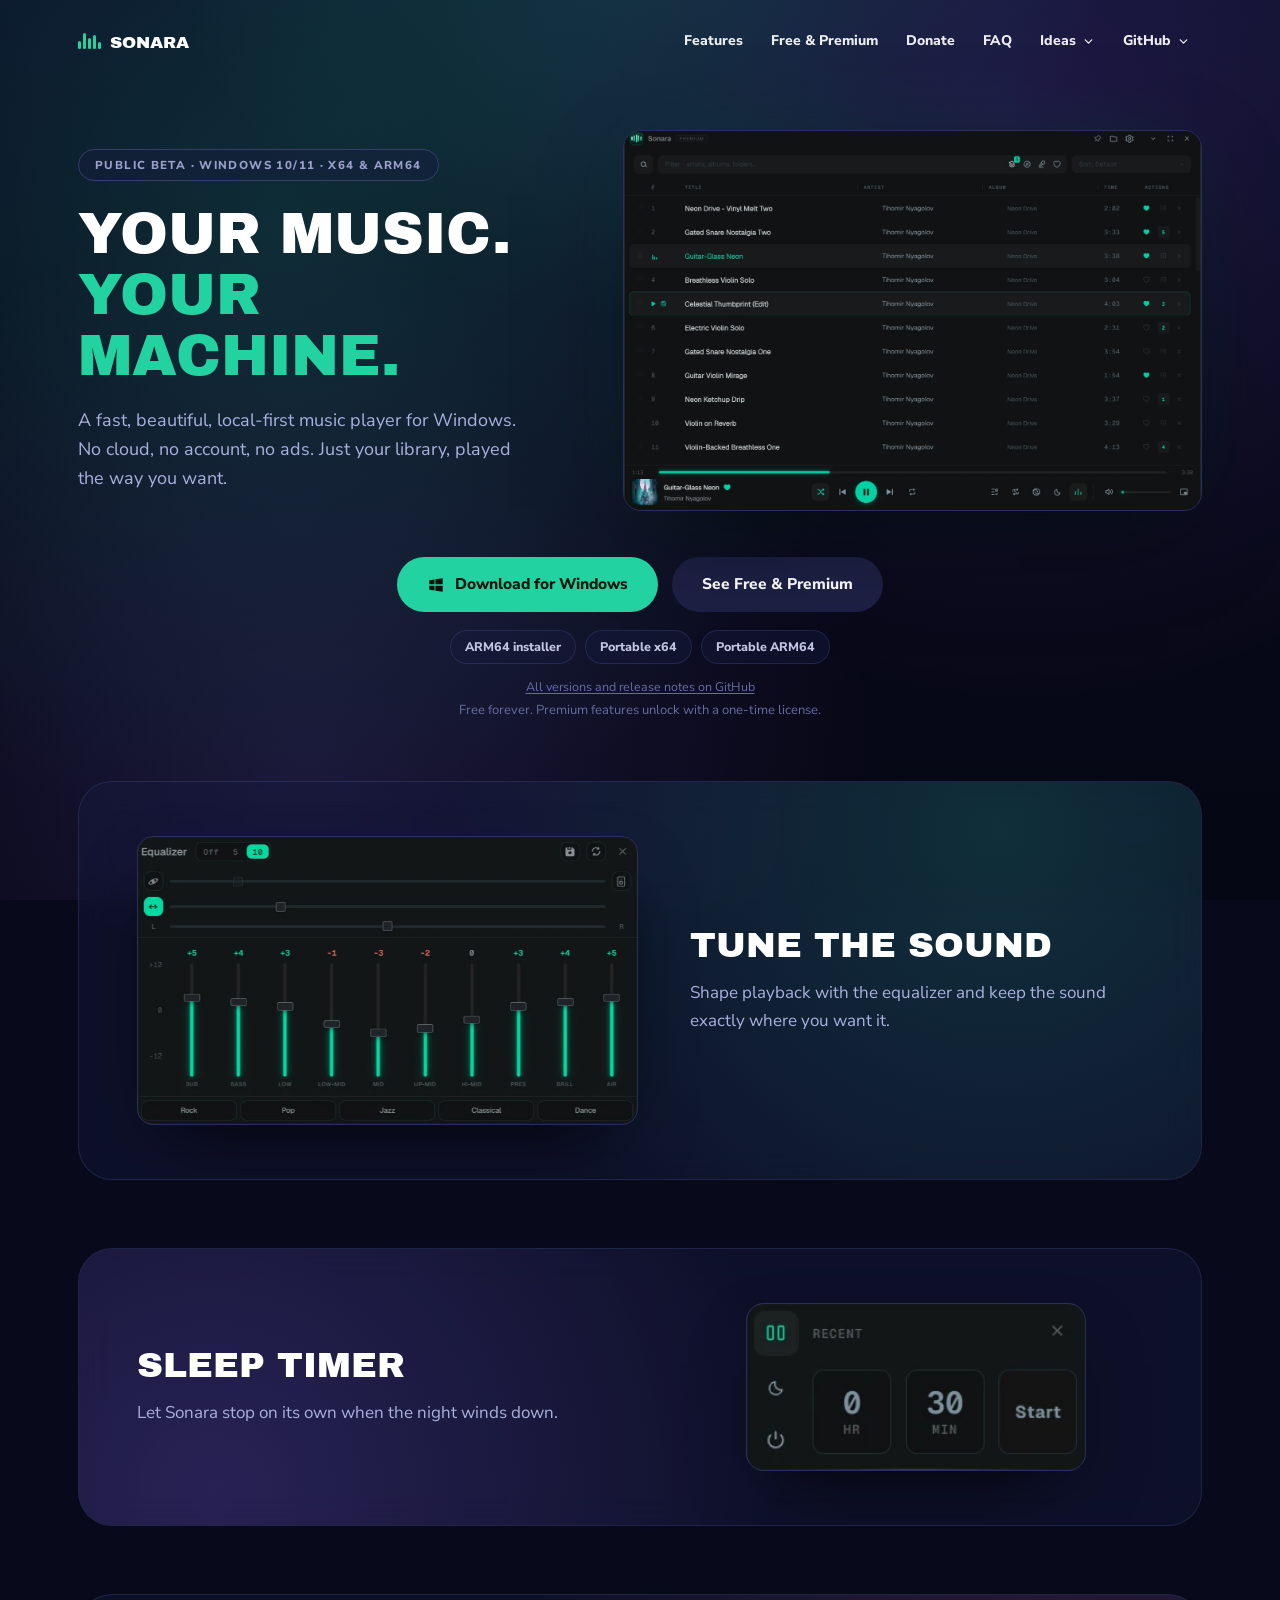
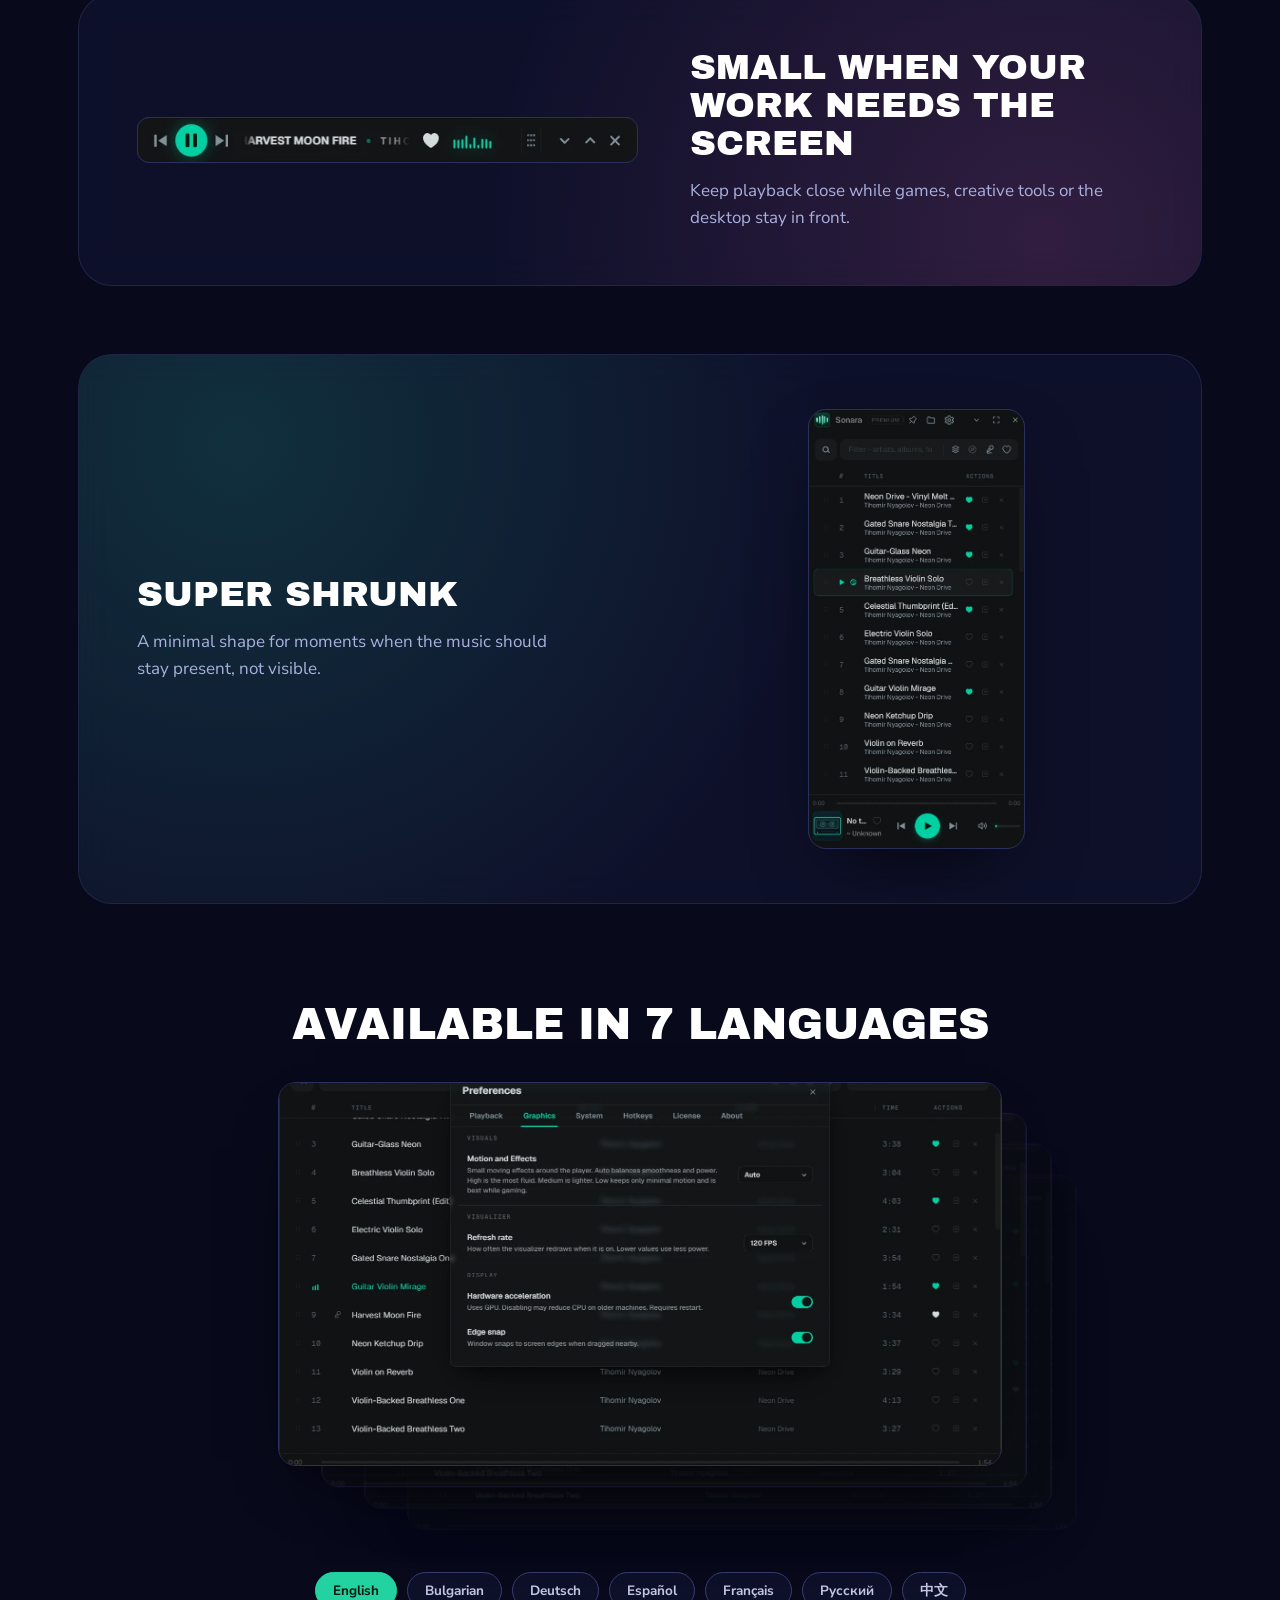
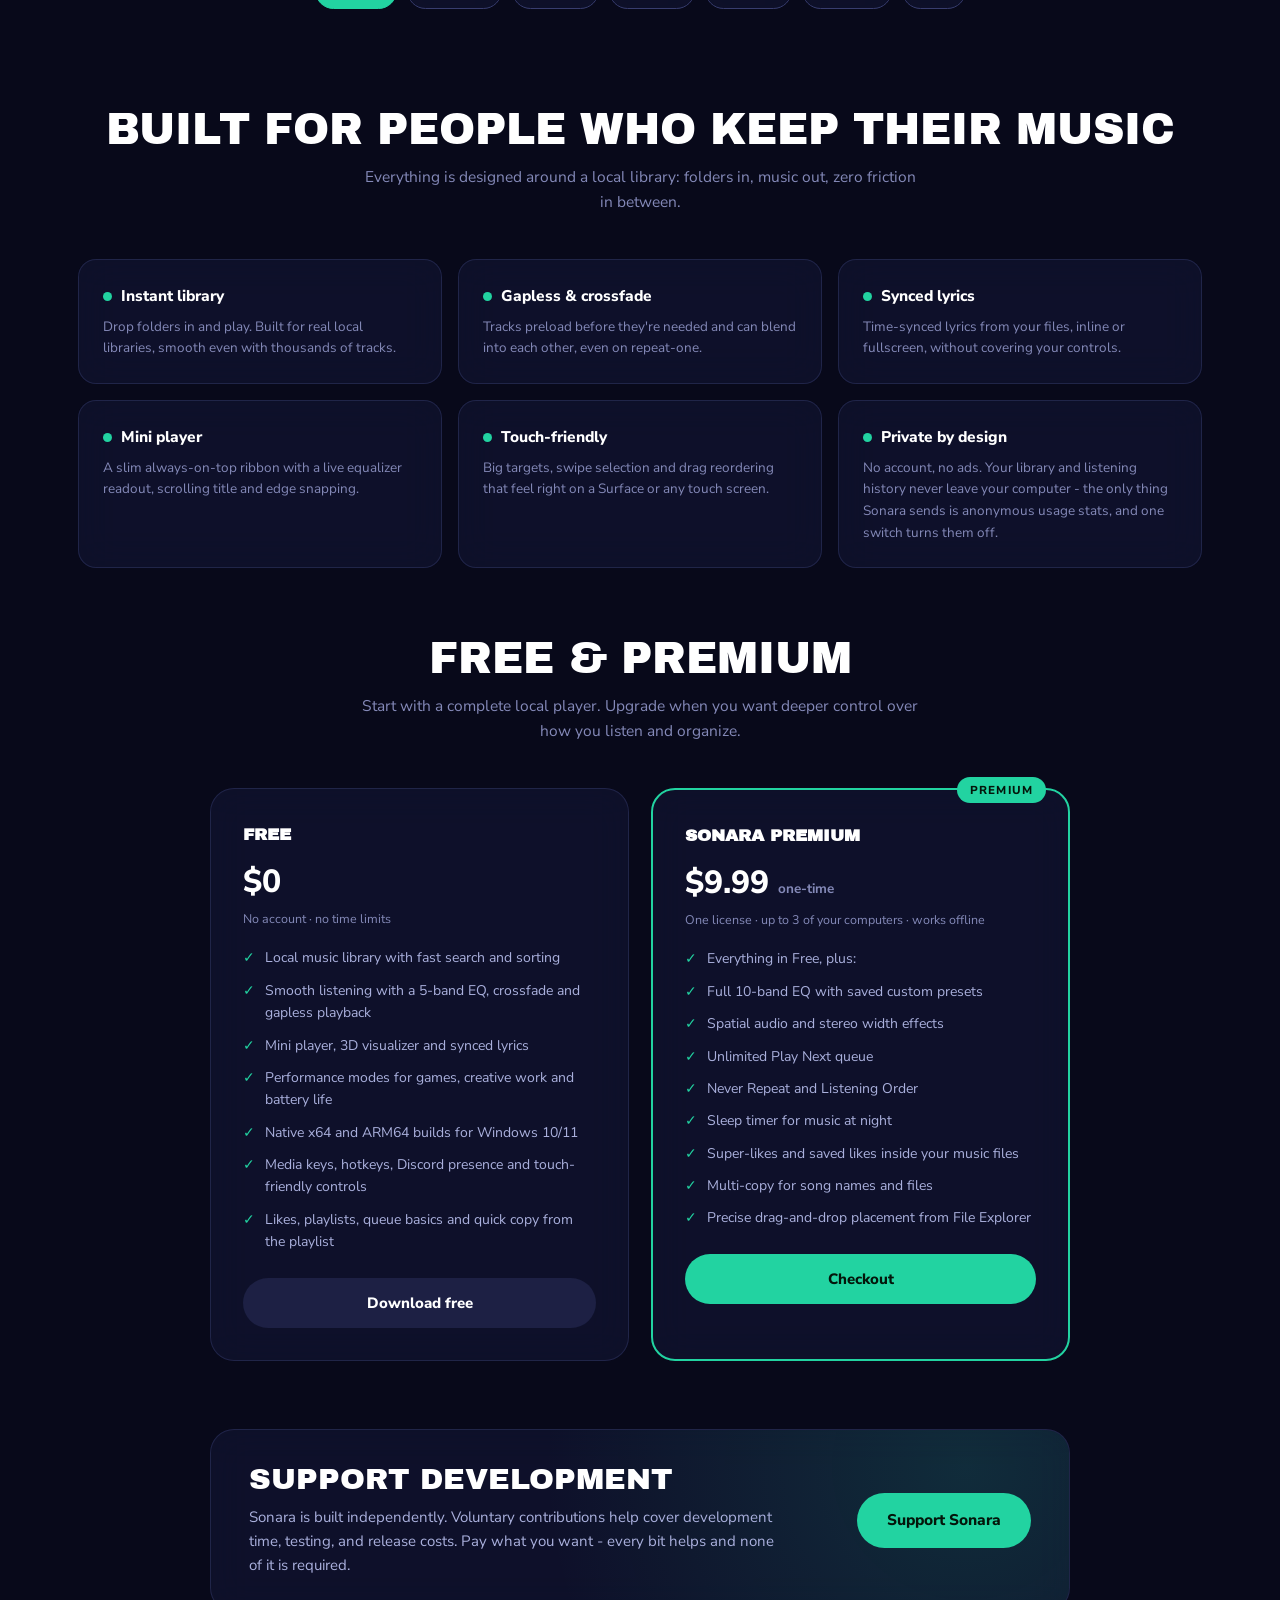
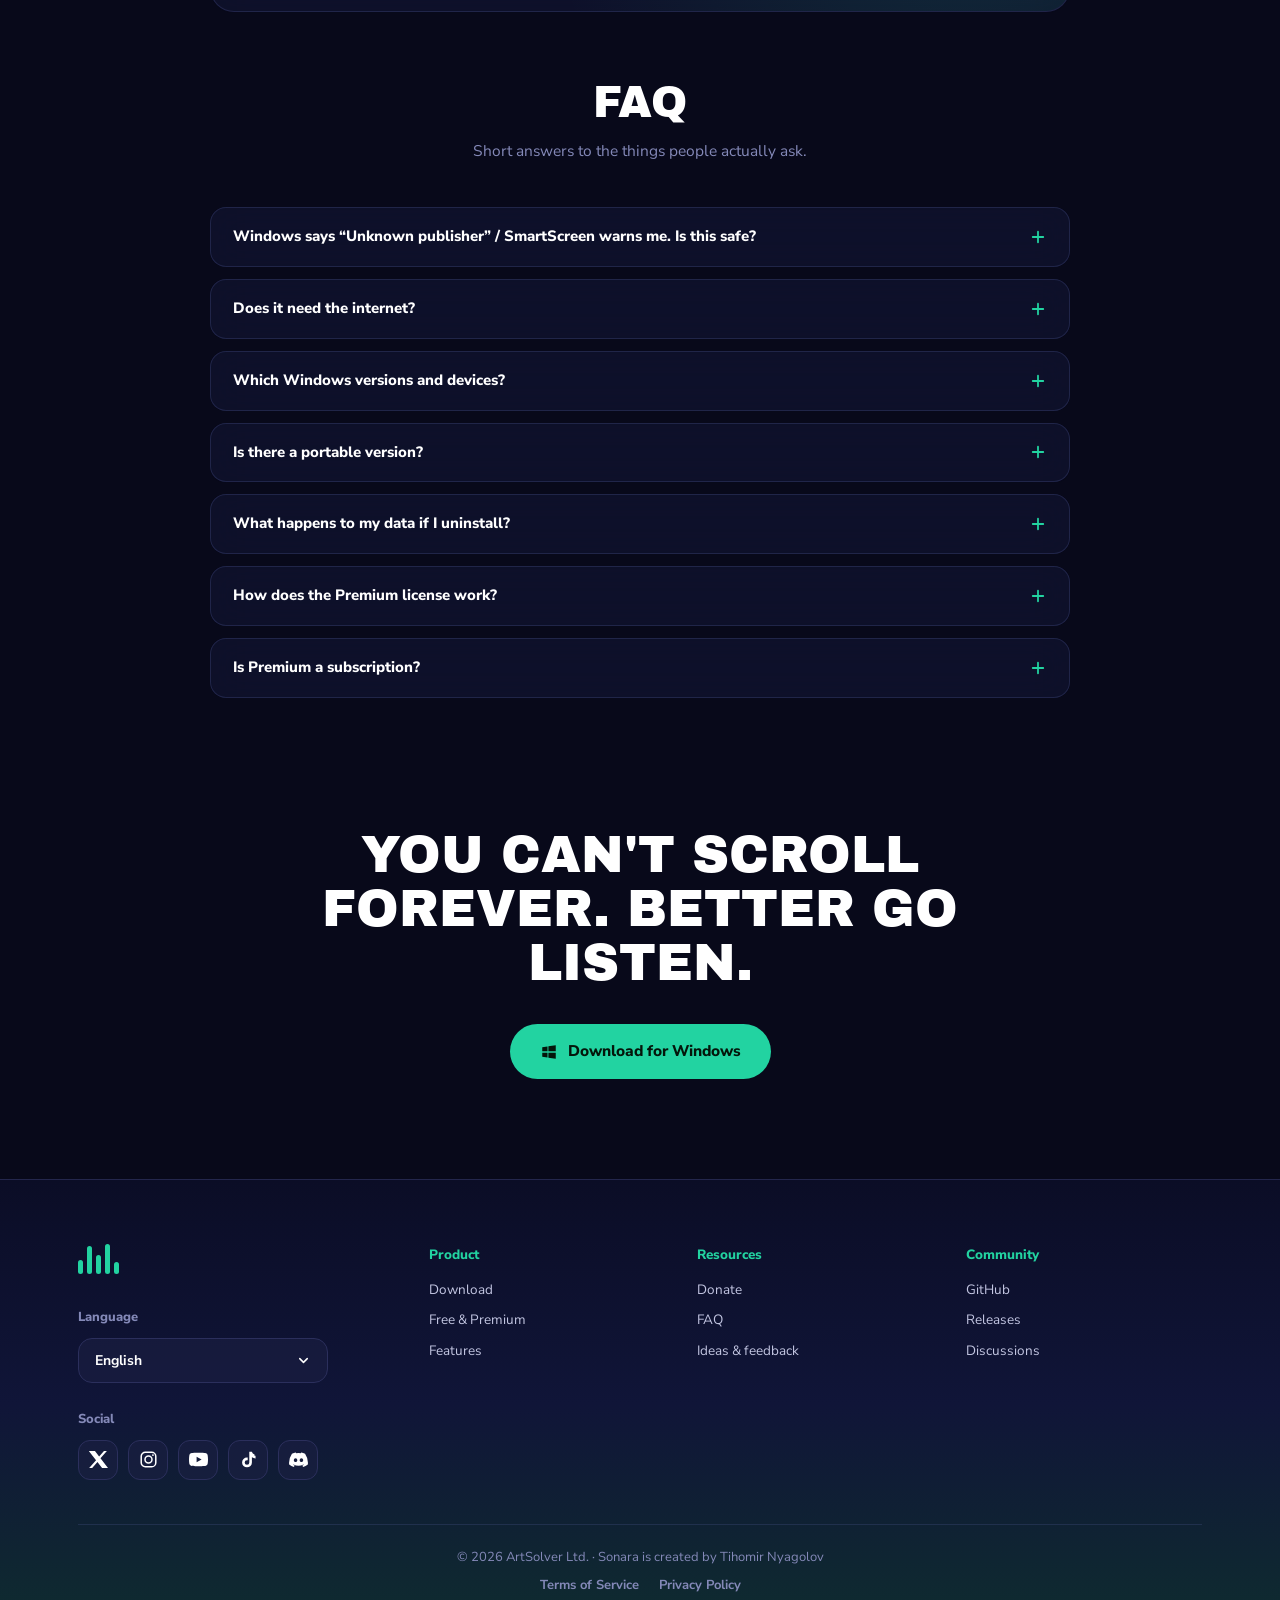
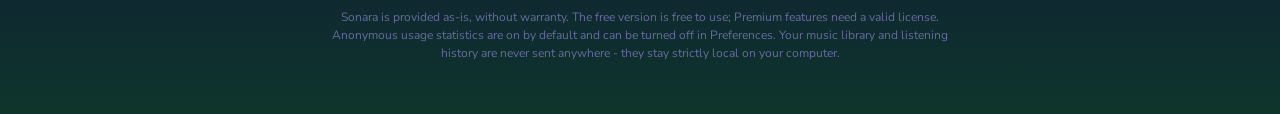
==== commit 2e471d53: "Site: every image is WebP now The seven language cards and the four feature shots were the last PNGs" ====
--- a/index.html
+++ b/index.html
@@ -565,7 +565,7 @@
       <div class="panel panel--mint">
         <article class="frow">
           <div class="fmedia fmedia--eq">
-            <img src="Img Equalizer.png" width="774" height="447" alt="Sonara equalizer settings" />
+            <img src="Img Equalizer.webp" width="774" height="447" alt="Sonara equalizer settings" />
           </div>
           <div>
             <h2 class="d">Tune the sound</h2>
@@ -581,7 +581,7 @@
       <div class="panel panel--violet">
         <article class="frow rev">
           <div class="fmedia fmedia--sleep">
-            <img src="Img Sleep Time.png" width="302" height="149" alt="Sonara sleep timer" />
+            <img src="Img Sleep Time.webp" width="302" height="149" alt="Sonara sleep timer" />
           </div>
           <div>
             <h2 class="d">Sleep timer</h2>
@@ -597,7 +597,7 @@
       <div class="panel panel--rose">
         <article class="frow">
           <div class="fmedia fmedia--compact">
-            <img src="Img Compact Player.png" width="627" height="57" alt="Sonara compact player" />
+            <img src="Img Compact Player.webp" width="627" height="57" alt="Sonara compact player" />
           </div>
           <div>
             <h2 class="d">Small when your work needs the screen</h2>
@@ -613,7 +613,7 @@
       <div class="panel panel--mint" style="--px: 14%; --py: 16%;">
         <article class="frow rev">
           <div class="fmedia fmedia--shrunk">
-            <img src="Img Super Shrunk Player.png" width="475" height="963" alt="Sonara super shrunk player" />
+            <img src="Img Super Shrunk Player.webp" width="475" height="963" alt="Sonara super shrunk player" />
           </div>
           <div>
             <h2 class="d">Super shrunk</h2>
@@ -628,13 +628,13 @@
     <div class="wrap">
       <h2 class="d">Available in 7 languages</h2>
       <div class="language-stack" data-language-deck aria-hidden="true">
-        <img class="is-active" src="Lang English.png" width="1520" height="1019" alt="" />
-        <img class="is-next" src="Lang Bulgarian.png" width="1420" height="938" alt="" />
-        <img class="is-after" src="Lang Deutsch.png" width="1420" height="938" alt="" />
-        <img class="is-back" src="Lang Español.png" width="1420" height="938" alt="" />
-        <img src="Lang Français.png" width="1420" height="938" alt="" />
-        <img src="Lang Русский.png" width="1420" height="938" alt="" />
-        <img src="Lang 中文.png" width="1420" height="938" alt="" />
+        <img class="is-active" src="Lang English.webp" width="1520" height="995" alt="" />
+        <img class="is-next" src="Lang Bulgarian.webp" width="1520" height="995" alt="" />
+        <img class="is-after" src="Lang Deutsch.webp" width="1520" height="995" alt="" />
+        <img class="is-back" src="Lang Español.webp" width="1520" height="995" alt="" />
+        <img src="Lang Français.webp" width="1520" height="995" alt="" />
+        <img src="Lang Русский.webp" width="1520" height="995" alt="" />
+        <img src="Lang 中文.webp" width="1520" height="995" alt="" />
       </div>
       <div class="language-list" aria-label="Supported languages">
         <button type="button" class="is-active" data-language-chip="0" aria-label="Show English screenshot">English</button>
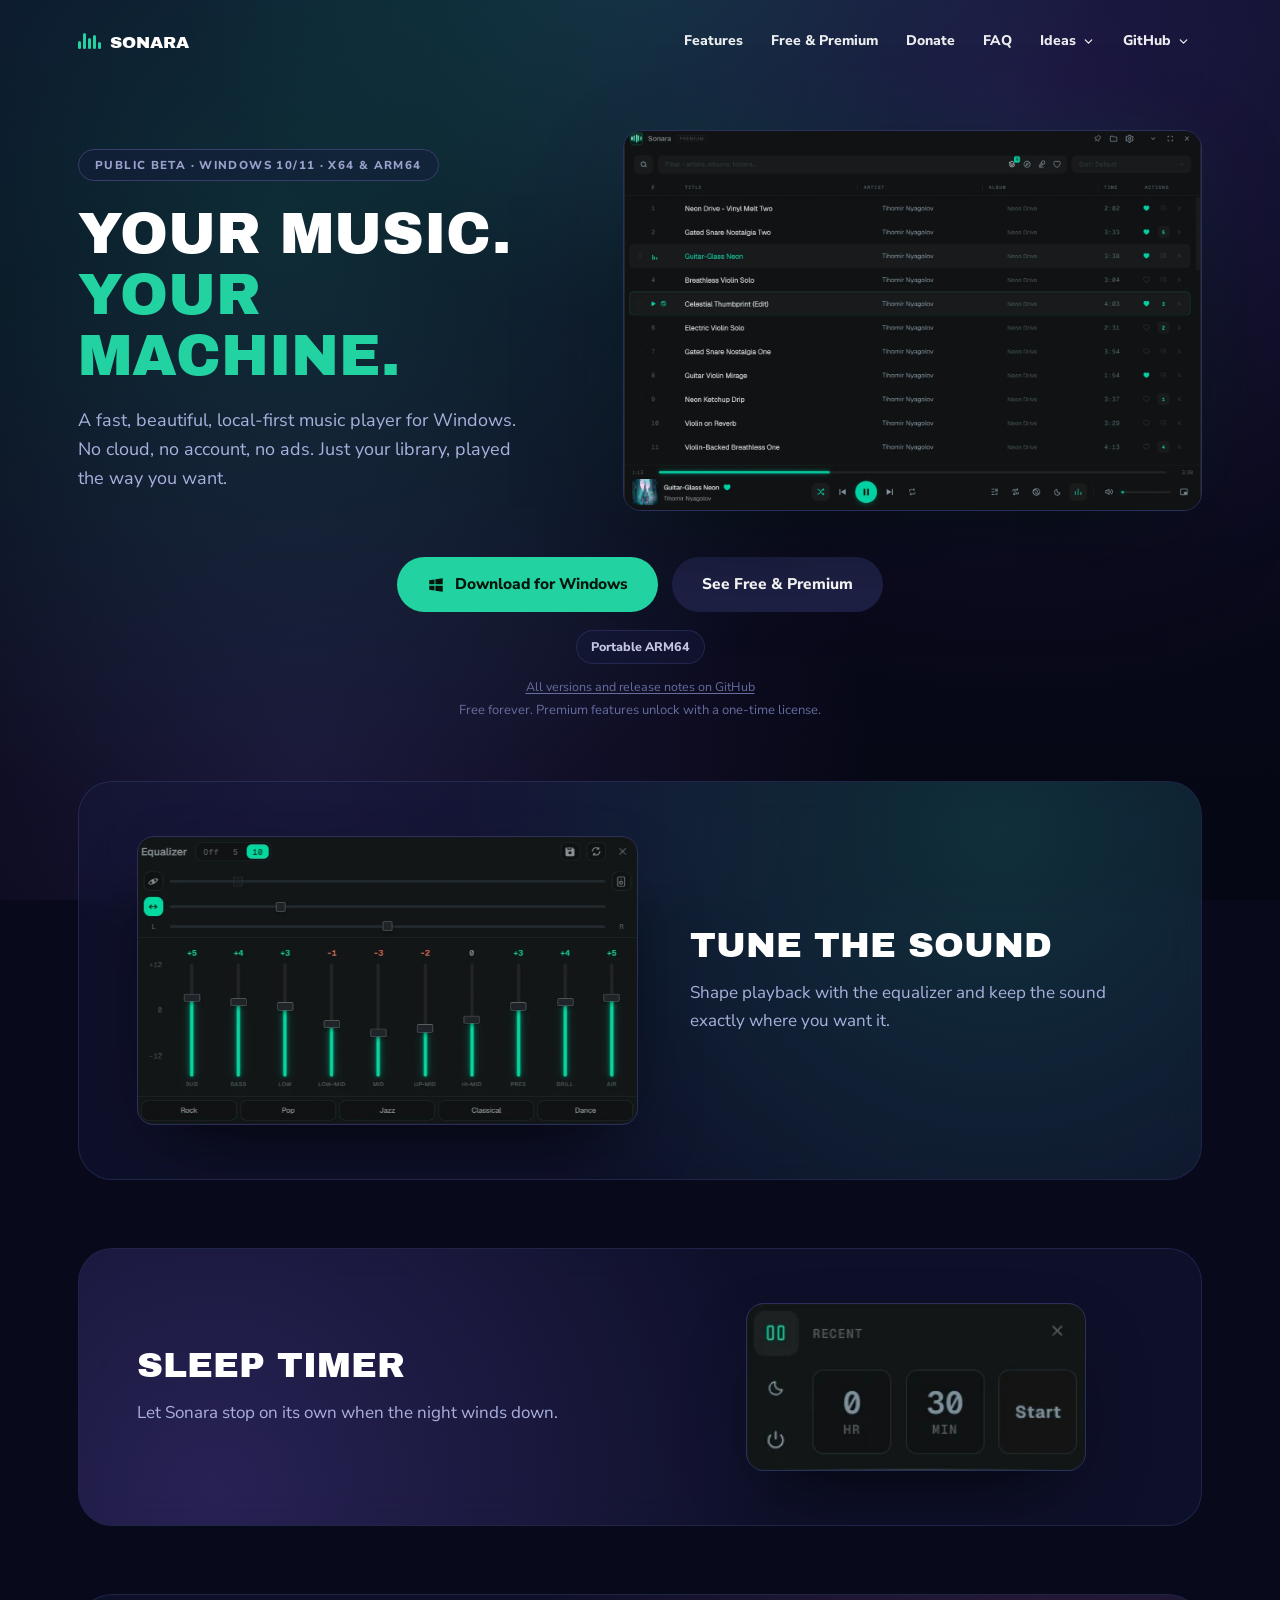
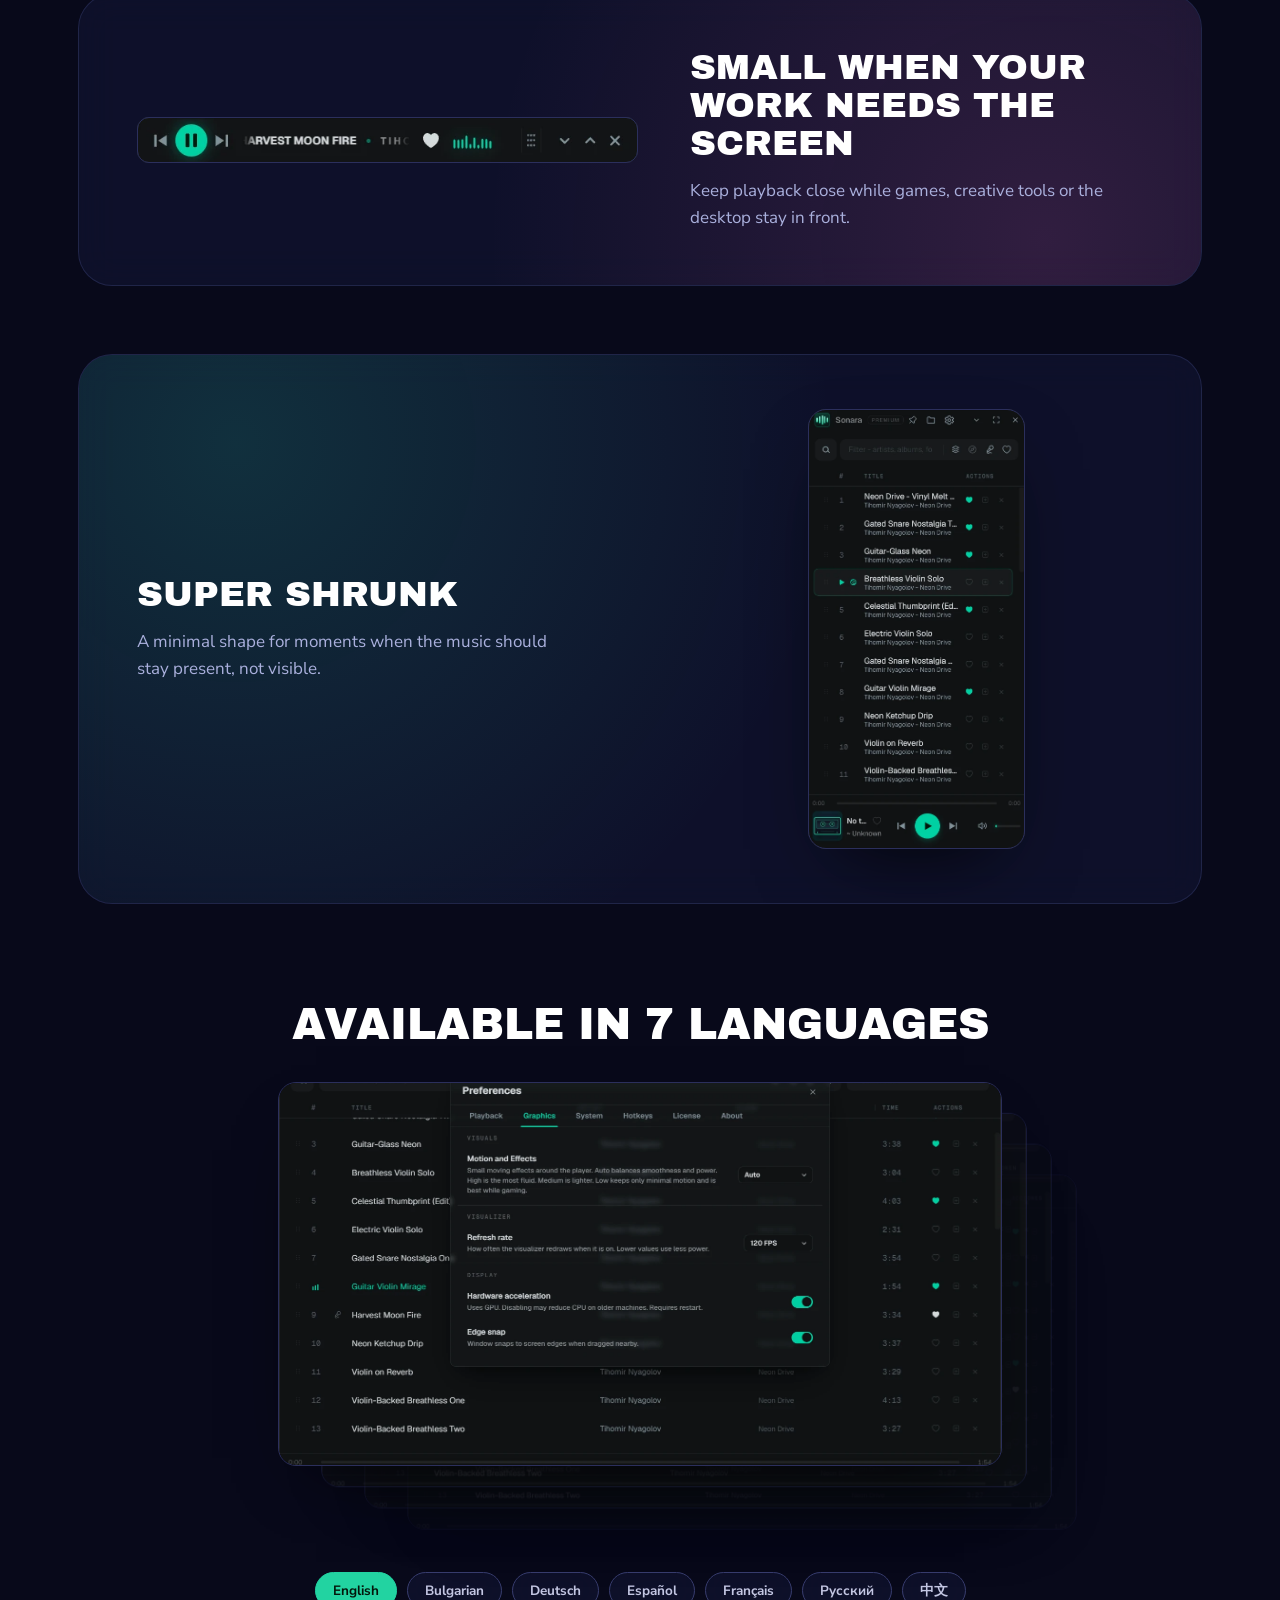
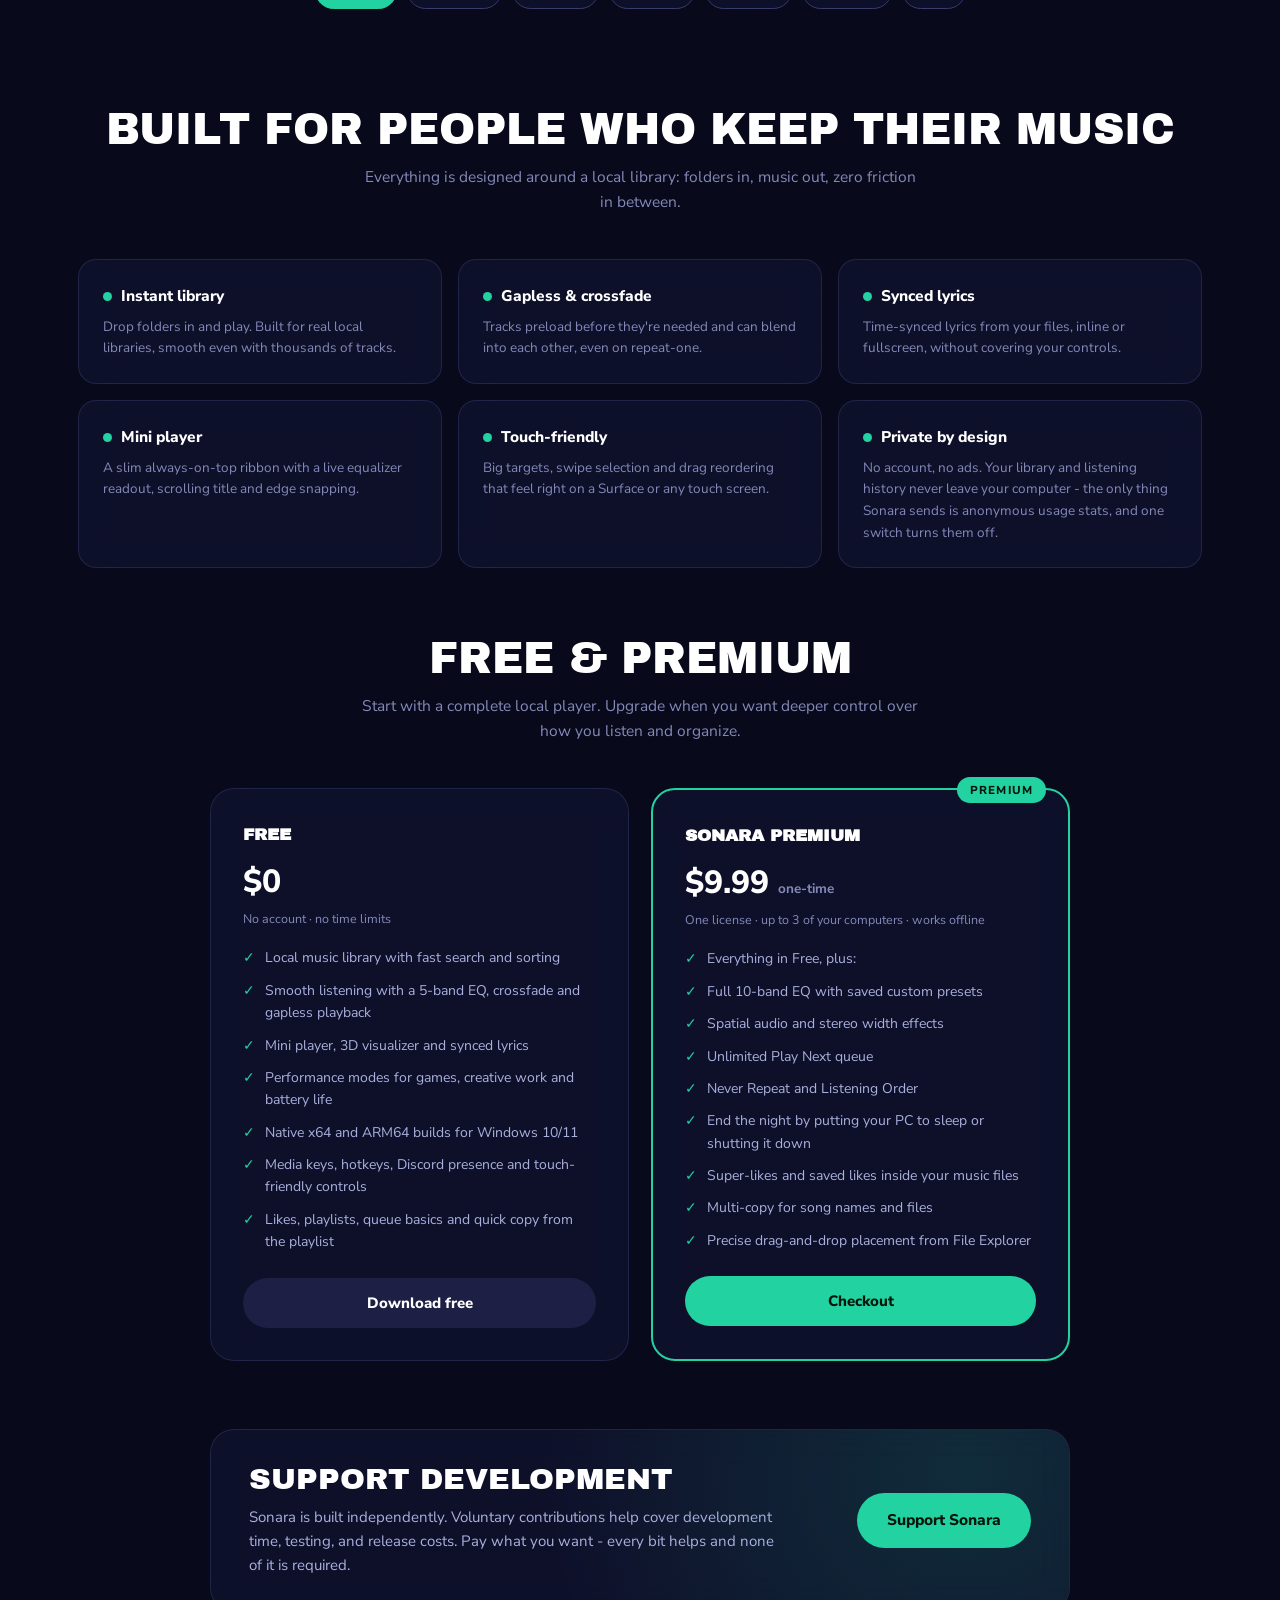
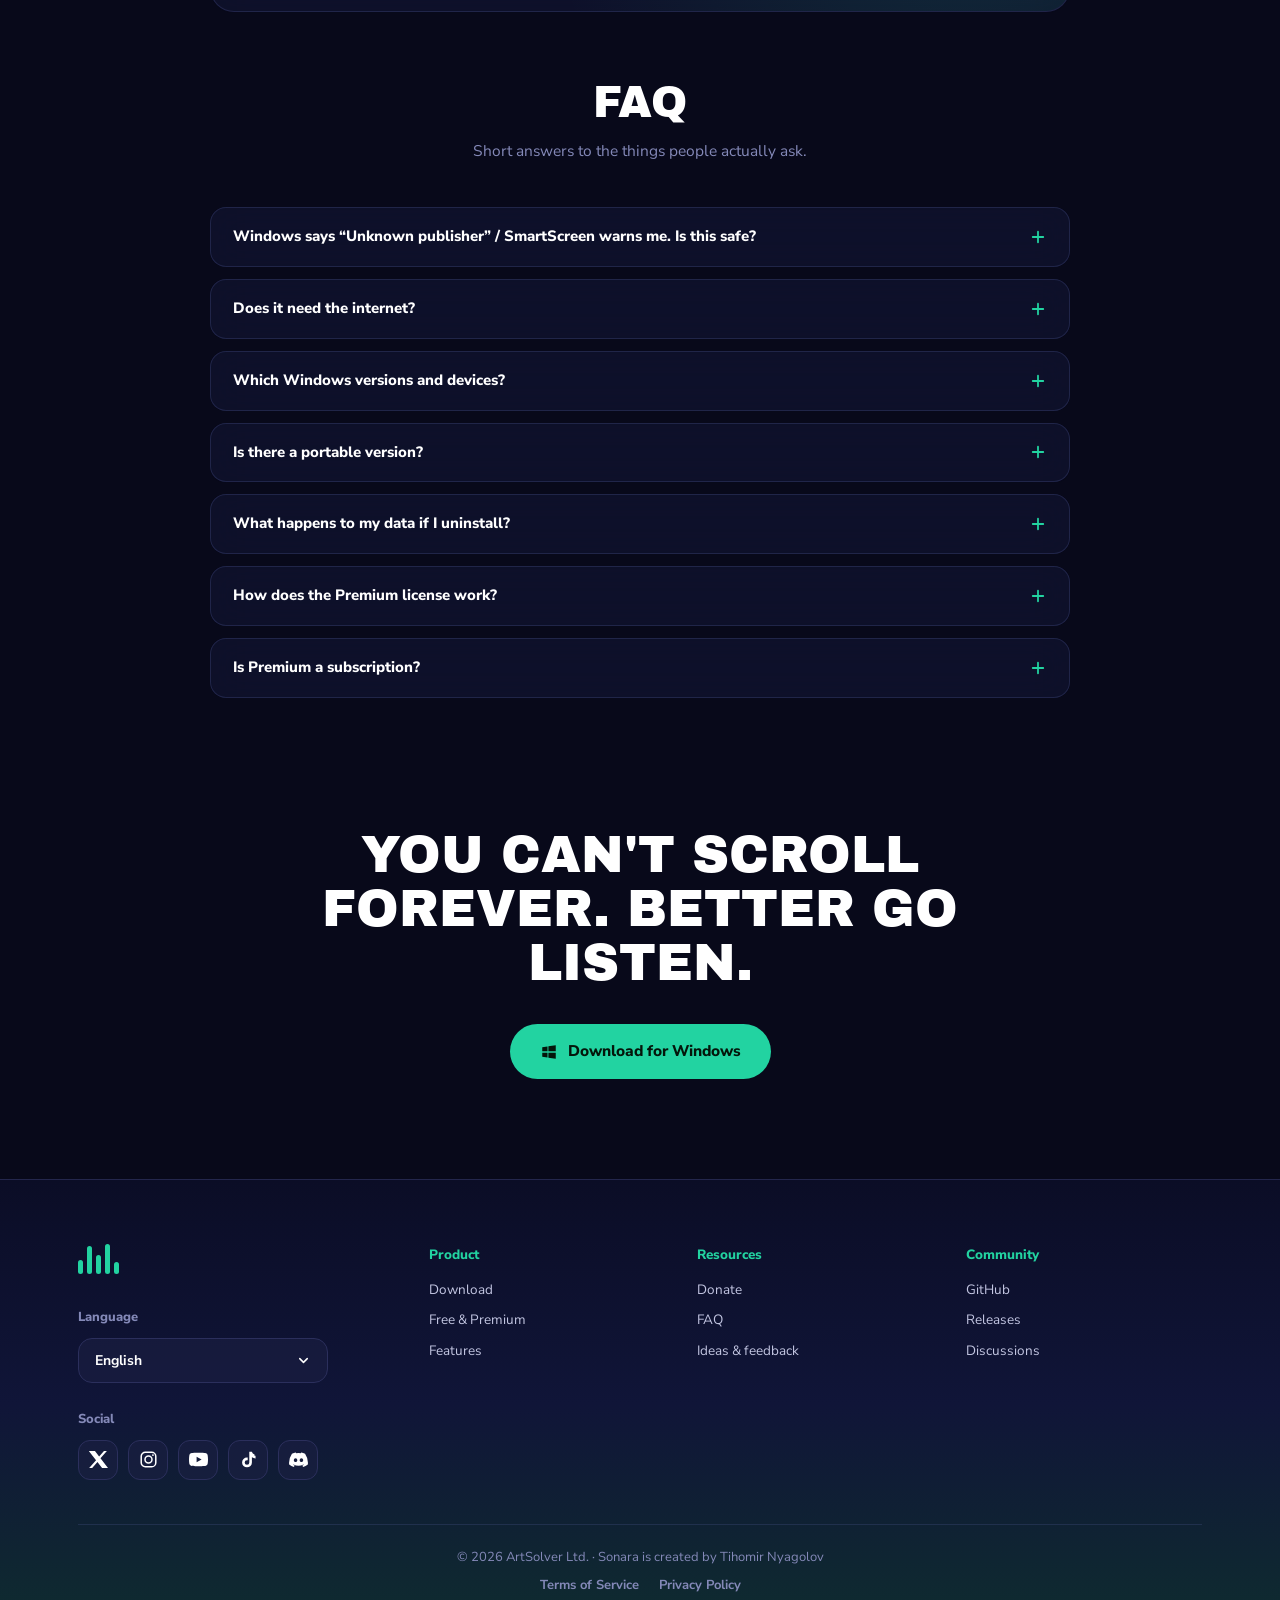
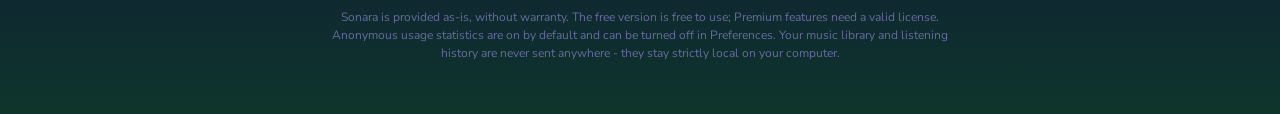
==== commit 623b314b: "Site: zip-only downloads everywhere; the Premium bullet now sells the PC sleep and shutdown endings" ====
--- a/index.html
+++ b/index.html
@@ -544,12 +544,10 @@
       </div>
       <div class="hero-actions">
         <div class="cta-row">
-          <a id="dl-x64" class="btn btn-primary" data-glow data-dl="x64" href="#" rel="noopener"><svg viewBox="0 0 24 24" aria-hidden="true"><path d="M3 5.5 10 4.6V11H3V5.5ZM3 12.9H10V19.3L3 18.4V12.9ZM11.2 4.4 21 3V11H11.2V4.4ZM11.2 12.9H21V21L11.2 19.5V12.9Z"/></svg><span>Download for Windows</span></a>
+          <a id="dl-x64" class="btn btn-primary" data-glow data-dl="portable-x64" href="#" rel="noopener" title="Unzip and play, no install."><svg viewBox="0 0 24 24" aria-hidden="true"><path d="M3 5.5 10 4.6V11H3V5.5ZM3 12.9H10V19.3L3 18.4V12.9ZM11.2 4.4 21 3V11H11.2V4.4ZM11.2 12.9H21V21L11.2 19.5V12.9Z"/></svg><span>Download for Windows</span></a>
           <a class="btn btn-ghost" href="#pricing">See Free &amp; Premium</a>
         </div>
         <div class="dl-more">
-          <a id="dl-arm64" class="dl-mini" data-dl="arm64" href="#" rel="noopener" title="Installer for Snapdragon / ARM laptops.">ARM64 installer</a>
-          <a id="dl-portable-x64" class="dl-mini" data-dl="portable-x64" href="#" rel="noopener" title="Unzip and play, no install.">Portable x64</a>
           <a id="dl-portable-arm64" class="dl-mini" data-dl="portable-arm64" href="#" rel="noopener" title="Portable zip for ARM laptops.">Portable ARM64</a>
         </div>
         <div class="dl-notes">
@@ -681,7 +679,7 @@
             <li><span class="tick">✓</span>Media keys, hotkeys, Discord presence and touch-friendly controls</li>
             <li><span class="tick">✓</span>Likes, playlists, queue basics and quick copy from the playlist</li>
           </ul>
-          <a class="btn btn-ghost" id="dl-free" data-dl="x64" href="#" rel="noopener">Download free</a>
+          <a class="btn btn-ghost" id="dl-free" data-dl="portable-x64" href="#" rel="noopener">Download free</a>
         </div>
         <!-- #premium lives on the CARD, not the section: the player's
              "Get Premium" links open ...#premium and should land on the
@@ -699,7 +697,7 @@
             <li><span class="tick">✓</span>Spatial audio and stereo width effects</li>
             <li><span class="tick">✓</span>Unlimited Play Next queue</li>
             <li><span class="tick">✓</span>Never Repeat and Listening Order</li>
-            <li><span class="tick">✓</span>Sleep timer for music at night</li>
+            <li><span class="tick">✓</span>End the night by putting your PC to sleep or shutting it down</li>
             <li><span class="tick">✓</span>Super-likes and saved likes inside your music files</li>
             <li><span class="tick">✓</span>Multi-copy for song names and files</li>
             <li><span class="tick">✓</span>Precise drag-and-drop placement from File Explorer</li>
@@ -797,7 +795,7 @@
   <section class="endcta">
     <div class="wrap">
       <h2 class="d">You can't scroll forever. Better go listen.</h2>
-      <a id="dl-cta" class="btn btn-primary" data-glow data-dl="x64" href="#" rel="noopener"><svg viewBox="0 0 24 24" aria-hidden="true"><path d="M3 5.5 10 4.6V11H3V5.5ZM3 12.9H10V19.3L3 18.4V12.9ZM11.2 4.4 21 3V11H11.2V4.4ZM11.2 12.9H21V21L11.2 19.5V12.9Z"/></svg><span>Download for Windows</span></a>
+      <a id="dl-cta" class="btn btn-primary" data-glow data-dl="portable-x64" href="#" rel="noopener"><svg viewBox="0 0 24 24" aria-hidden="true"><path d="M3 5.5 10 4.6V11H3V5.5ZM3 12.9H10V19.3L3 18.4V12.9ZM11.2 4.4 21 3V11H11.2V4.4ZM11.2 12.9H21V21L11.2 19.5V12.9Z"/></svg><span>Download for Windows</span></a>
     </div>
   </section>
 
@@ -887,7 +885,7 @@
     var repoPage = 'https://github.com/' + GH;
     var releasesAll = repoPage + '/releases';
     var discussionsPage = repoPage + '/discussions';
-    // Download links (dl-x64/dl-arm64/dl-portable-*/dl-all/dl-free/dl-cta) are
+    // Download links (dl-x64/dl-portable-arm64/dl-all/dl-free/dl-cta) are
     // handled by site-downloads.js via their data-dl attributes - it sets a
     // releases-page fallback and upgrades to the direct asset URL. Only the
     // plain "Download"/"Releases" footer/nav links (no data-dl) are wired here.
@@ -1080,9 +1078,6 @@
       'hero.sub': 'A fast, beautiful, local-first music player for Windows. No cloud, no account, no ads. Just your library, played the way you want.',
       'cta.dl': 'Download for Windows',
       'cta.pricing': 'See Free &amp; Premium',
-      'dl.arm64': 'ARM64 installer',
-      'dl.arm64.t': 'Installer for Snapdragon / ARM laptops.',
-      'dl.px64': 'Portable x64',
       'dl.px64.t': 'Unzip and play, no install.',
       'dl.parm': 'Portable ARM64',
       'dl.parm.t': 'Portable zip for ARM laptops.',
@@ -1131,7 +1126,7 @@
       't2.i3': 'Spatial audio and stereo width effects',
       't2.i4': 'Unlimited Play Next queue',
       't2.i5': 'Never Repeat and Listening Order',
-      't2.i6': 'Sleep timer for music at night',
+      't2.i6': 'End the night by putting your PC to sleep or shutting it down',
       't2.i7': 'Super-likes and saved likes inside your music files',
       't2.i8': 'Multi-copy for song names and files',
       't2.i9': 'Precise drag-and-drop placement from File Explorer',
@@ -1191,9 +1186,6 @@
       'hero.sub': 'Бърз, красив, локален музикален плеър за Windows. Без облак, без акаунт, без реклами. Само твоята библиотека, пусната както ти искаш.',
       'cta.dl': 'Изтегли за Windows',
       'cta.pricing': 'Виж Безплатен и Premium',
-      'dl.arm64': 'ARM64 инсталатор',
-      'dl.arm64.t': 'Инсталатор за Snapdragon / ARM лаптопи.',
-      'dl.px64': 'Portable x64',
       'dl.px64.t': 'Разархивирай и слушай, без инсталация.',
       'dl.parm': 'Portable ARM64',
       'dl.parm.t': 'Portable zip за ARM лаптопи.',
@@ -1242,7 +1234,7 @@
       't2.i3': 'Spatial Audio и ефекти за ширина на стереото',
       't2.i4': 'Неограничена опашка Пусни следваща',
       't2.i5': 'Без повтаряне напред и Ред на слушане',
-      't2.i6': 'Таймер за заспиване за музика през нощта',
+      't2.i6': 'Завърши нощта - компютърът заспива или се изключва сам',
       't2.i7': 'Супер харесвания и харесвания, записани в самите файлове',
       't2.i8': 'Множествено копиране на имена и файлове',
       't2.i9': 'Прецизно пускане с влачене от File Explorer',
@@ -1302,9 +1294,6 @@
       'hero.sub': 'Ein schneller, schöner Local-First-Musikplayer für Windows. Keine Cloud, kein Konto, keine Werbung. Nur deine Bibliothek, abgespielt wie du willst.',
       'cta.dl': 'Für Windows herunterladen',
       'cta.pricing': 'Free &amp; Premium ansehen',
-      'dl.arm64': 'ARM64-Installer',
-      'dl.arm64.t': 'Installer für Snapdragon-/ARM-Laptops.',
-      'dl.px64': 'Portable x64',
       'dl.px64.t': 'Entpacken und abspielen, keine Installation.',
       'dl.parm': 'Portable ARM64',
       'dl.parm.t': 'Portable-Zip für ARM-Laptops.',
@@ -1353,7 +1342,7 @@
       't2.i3': 'Spatial Audio und Stereobreite-Effekte',
       't2.i4': 'Unbegrenzte Als-Nächstes-Warteschlange',
       't2.i5': 'Nicht erneut abspielen und Hörreihenfolge',
-      't2.i6': 'Sleep-Timer für Musik in der Nacht',
+      't2.i6': 'Beende die Nacht, indem dein PC in den Ruhezustand geht oder herunterfährt',
       't2.i7': 'Super-Likes und Likes, gespeichert in deinen Musikdateien',
       't2.i8': 'Mehrfachkopie für Titelnamen und Dateien',
       't2.i9': 'Präzises Drag-and-drop-Einfügen aus dem Datei-Explorer',
@@ -1413,9 +1402,6 @@
       'hero.sub': 'Un reproductor de música local para Windows, rápido y bonito. Sin nube, sin cuenta, sin anuncios. Solo tu biblioteca, reproducida como tú quieras.',
       'cta.dl': 'Descargar para Windows',
       'cta.pricing': 'Ver Free y Premium',
-      'dl.arm64': 'Instalador ARM64',
-      'dl.arm64.t': 'Instalador para portátiles Snapdragon / ARM.',
-      'dl.px64': 'Portable x64',
       'dl.px64.t': 'Descomprime y reproduce, sin instalación.',
       'dl.parm': 'Portable ARM64',
       'dl.parm.t': 'Zip portable para portátiles ARM.',
@@ -1464,7 +1450,7 @@
       't2.i3': 'Spatial Audio y efectos de amplitud estéreo',
       't2.i4': 'Cola Reproducir a continuación ilimitada',
       't2.i5': 'No repetir hacia adelante y Orden de escucha',
-      't2.i6': 'Temporizador para la música de noche',
+      't2.i6': 'Termina la noche poniendo tu PC a dormir o apagándolo',
       't2.i7': 'Súper me gusta y me gusta guardados dentro de tus archivos',
       't2.i8': 'Copia múltiple de nombres y archivos',
       't2.i9': 'Colocación precisa arrastrando desde el Explorador de archivos',
@@ -1524,9 +1510,6 @@
       'hero.sub': 'Un lecteur de musique local pour Windows, rapide et élégant. Pas de cloud, pas de compte, pas de pub. Juste votre bibliothèque, jouée comme vous voulez.',
       'cta.dl': 'Télécharger pour Windows',
       'cta.pricing': 'Voir Free et Premium',
-      'dl.arm64': 'Installateur ARM64',
-      'dl.arm64.t': 'Installateur pour portables Snapdragon / ARM.',
-      'dl.px64': 'Portable x64',
       'dl.px64.t': 'Décompressez et écoutez, sans installation.',
       'dl.parm': 'Portable ARM64',
       'dl.parm.t': 'Zip portable pour portables ARM.',
@@ -1575,7 +1558,7 @@
       't2.i3': 'Spatial Audio et effets de largeur stéréo',
       't2.i4': 'File Lire ensuite illimitée',
       't2.i5': "Ne pas répéter en avant et Ordre d'écoute",
-      't2.i6': 'Minuteur de veille pour la musique la nuit',
+      't2.i6': "Termine la nuit en mettant ton PC en veille ou en l'éteignant",
       't2.i7': 'Super-likes et likes enregistrés dans vos fichiers musicaux',
       't2.i8': 'Copie multiple des titres et des fichiers',
       't2.i9': "Placement précis par glisser-déposer depuis l'Explorateur de fichiers",
@@ -1635,9 +1618,6 @@
       'hero.sub': 'Быстрый, красивый, локальный музыкальный плеер для Windows. Без облака, без аккаунта, без рекламы. Только ваша библиотека, звучащая так, как хотите вы.',
       'cta.dl': 'Скачать для Windows',
       'cta.pricing': 'Смотреть Free и Premium',
-      'dl.arm64': 'Установщик ARM64',
-      'dl.arm64.t': 'Установщик для ноутбуков Snapdragon / ARM.',
-      'dl.px64': 'Portable x64',
       'dl.px64.t': 'Распакуйте и слушайте, без установки.',
       'dl.parm': 'Portable ARM64',
       'dl.parm.t': 'Portable-zip для ARM-ноутбуков.',
@@ -1686,7 +1666,7 @@
       't2.i3': 'Spatial Audio и эффекты ширины стерео',
       't2.i4': 'Безлимитная очередь «Играть следующим»',
       't2.i5': '«Не повторять вперёд» и Порядок прослушивания',
-      't2.i6': 'Таймер сна для музыки ночью',
+      't2.i6': 'Заверши ночь - компьютер уснёт или выключится сам',
       't2.i7': 'Супер-лайки и лайки, сохранённые в самих файлах',
       't2.i8': 'Мультикопирование названий и файлов',
       't2.i9': 'Точное перетаскивание из Проводника',
@@ -1746,9 +1726,6 @@
       'hero.sub': '快速、精美的 Windows 本地优先音乐播放器。无云端、无账户、无广告。只有你的音乐库，按你想要的方式播放。',
       'cta.dl': '下载 Windows 版',
       'cta.pricing': '查看免费与 Premium',
-      'dl.arm64': 'ARM64 安装包',
-      'dl.arm64.t': '适用于骁龙 / ARM 笔记本的安装包。',
-      'dl.px64': '便携版 x64',
       'dl.px64.t': '解压即用，无需安装。',
       'dl.parm': '便携版 ARM64',
       'dl.parm.t': '适用于 ARM 笔记本的便携 zip。',
@@ -1797,7 +1774,7 @@
       't2.i3': 'Spatial Audio 与立体声宽度效果',
       't2.i4': '无限“下一首播放”队列',
       't2.i5': '“不向前重复”与收听顺序',
-      't2.i6': '夜间听歌的睡眠定时器',
+      't2.i6': '一夜结束时,让电脑自动睡眠或关机',
       't2.i7': '超级喜欢，喜欢还能直接存入音乐文件',
       't2.i8': '歌名与文件的批量复制',
       't2.i9': '从文件资源管理器精准拖放插入',
@@ -1883,11 +1860,9 @@
         setAll('#nav-gh-discussions', 'nav.gh.disc');
         setAll('header h1', 'hero.title');
         setAll('header .sub', 'hero.sub');
-        setAll('#dl-x64 span', 'cta.dl');
+        setAll('#dl-x64 span', 'cta.dl'); setTitleAttr('dl-x64', 'dl.px64.t');
         setAll('#dl-cta span', 'cta.dl');
         setAll('.cta-row .btn-ghost', 'cta.pricing');
-        setAll('#dl-arm64', 'dl.arm64'); setTitleAttr('dl-arm64', 'dl.arm64.t');
-        setAll('#dl-portable-x64', 'dl.px64'); setTitleAttr('dl-portable-x64', 'dl.px64.t');
         setAll('#dl-portable-arm64', 'dl.parm'); setTitleAttr('dl-portable-arm64', 'dl.parm.t');
         setAll('#dl-all', 'dl.all');
         setAll('.cta-note', 'cta.note');
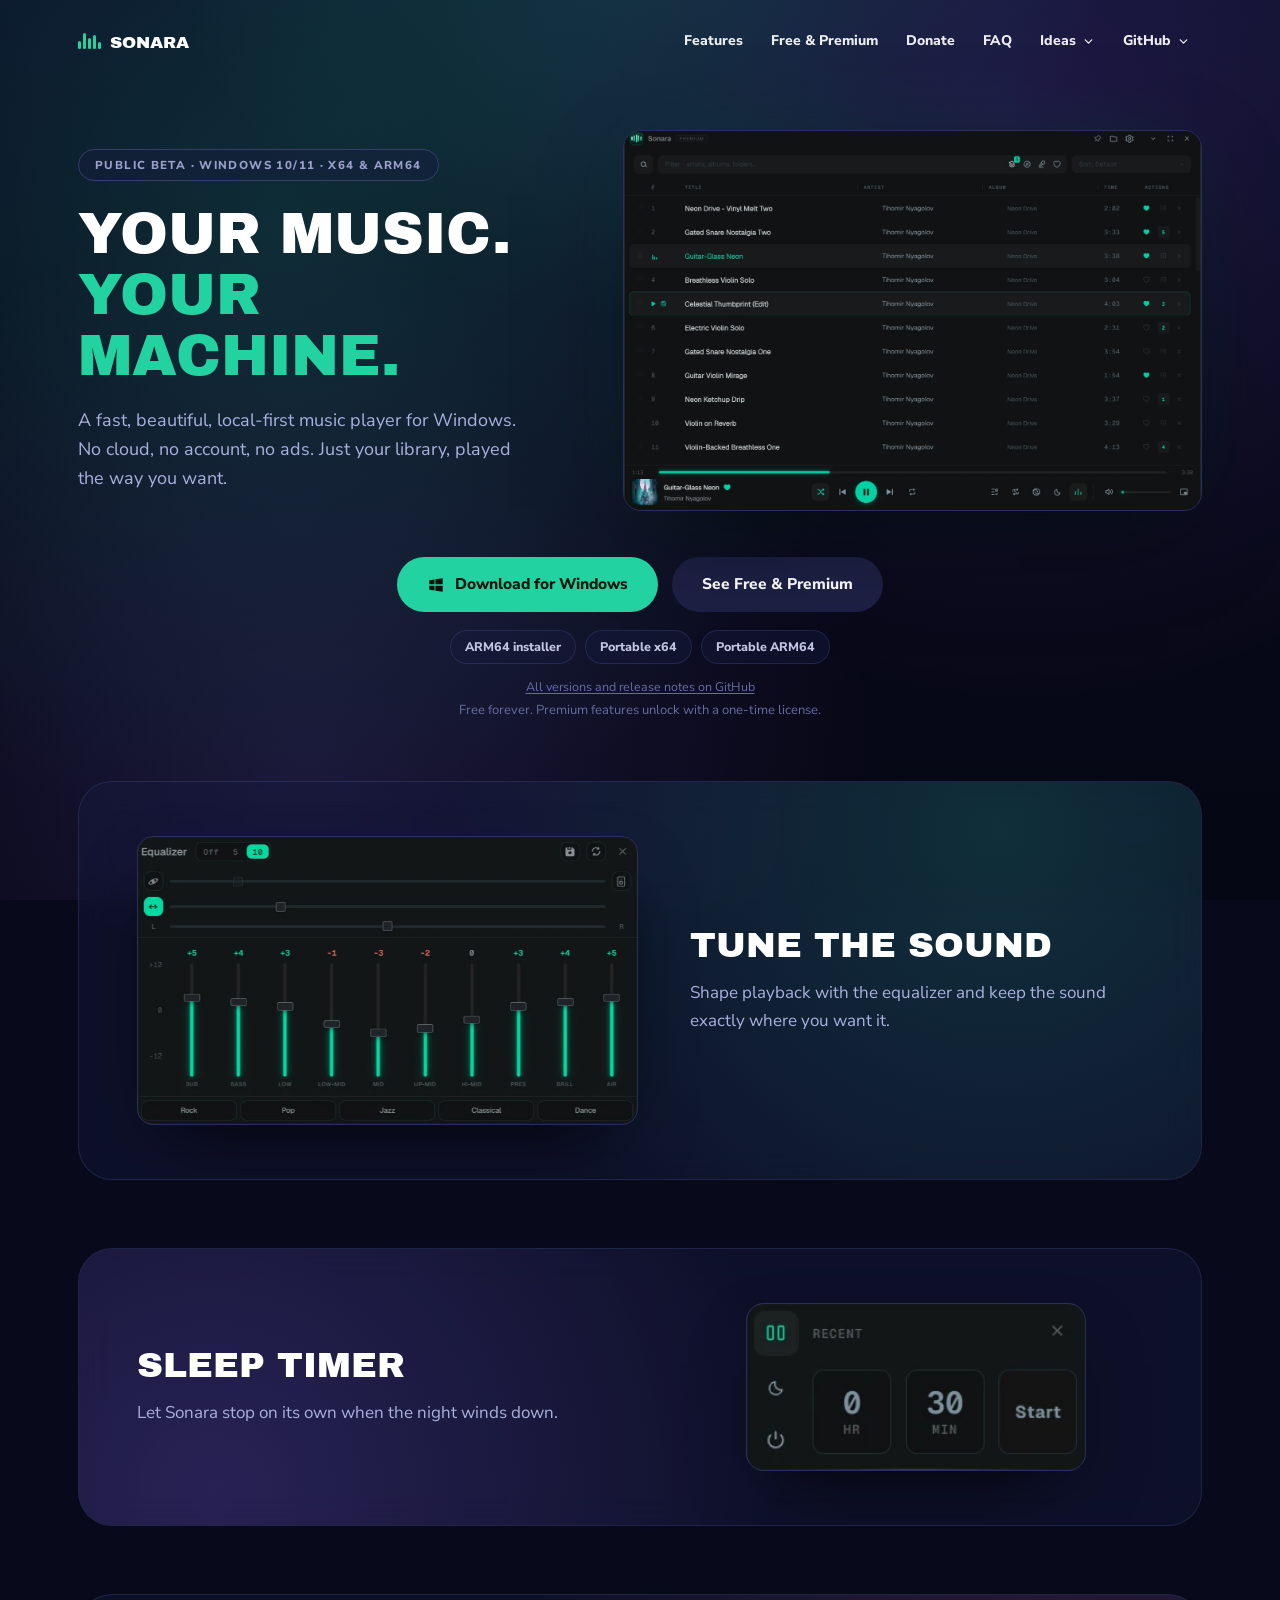
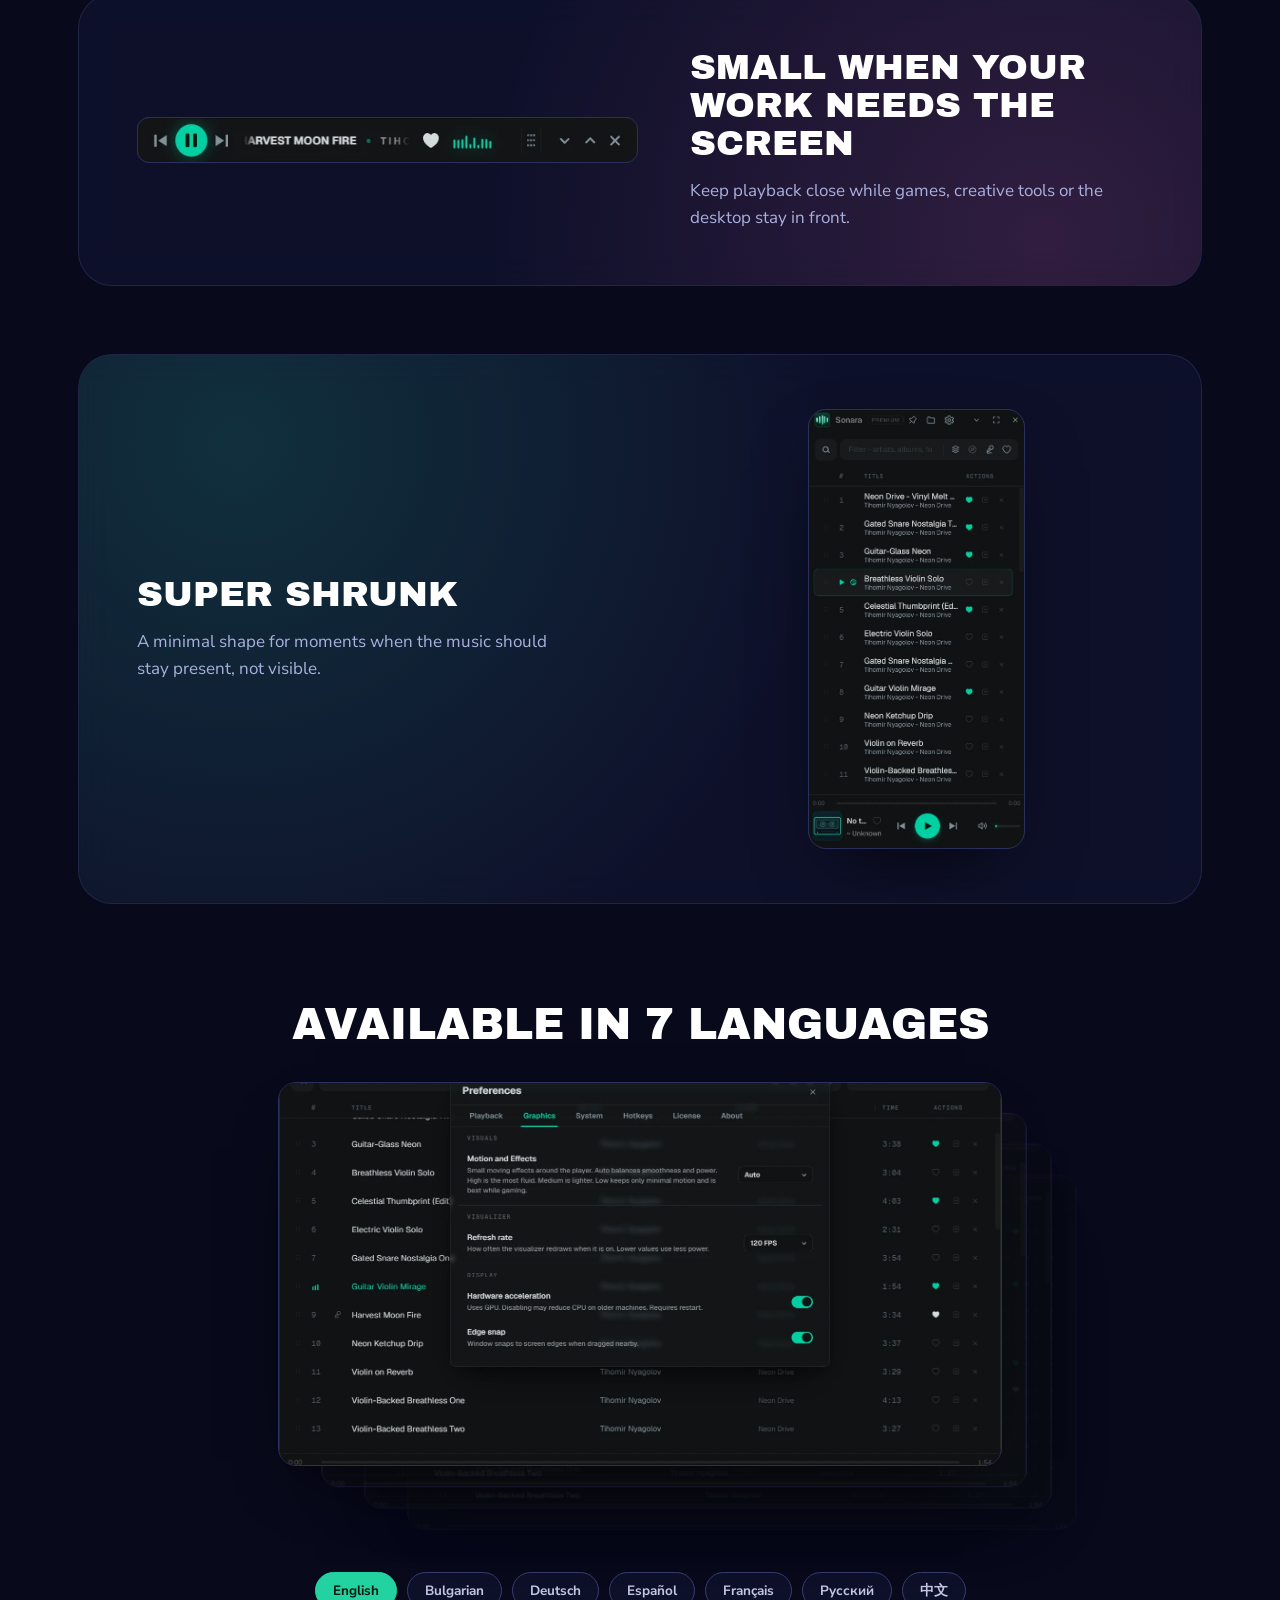
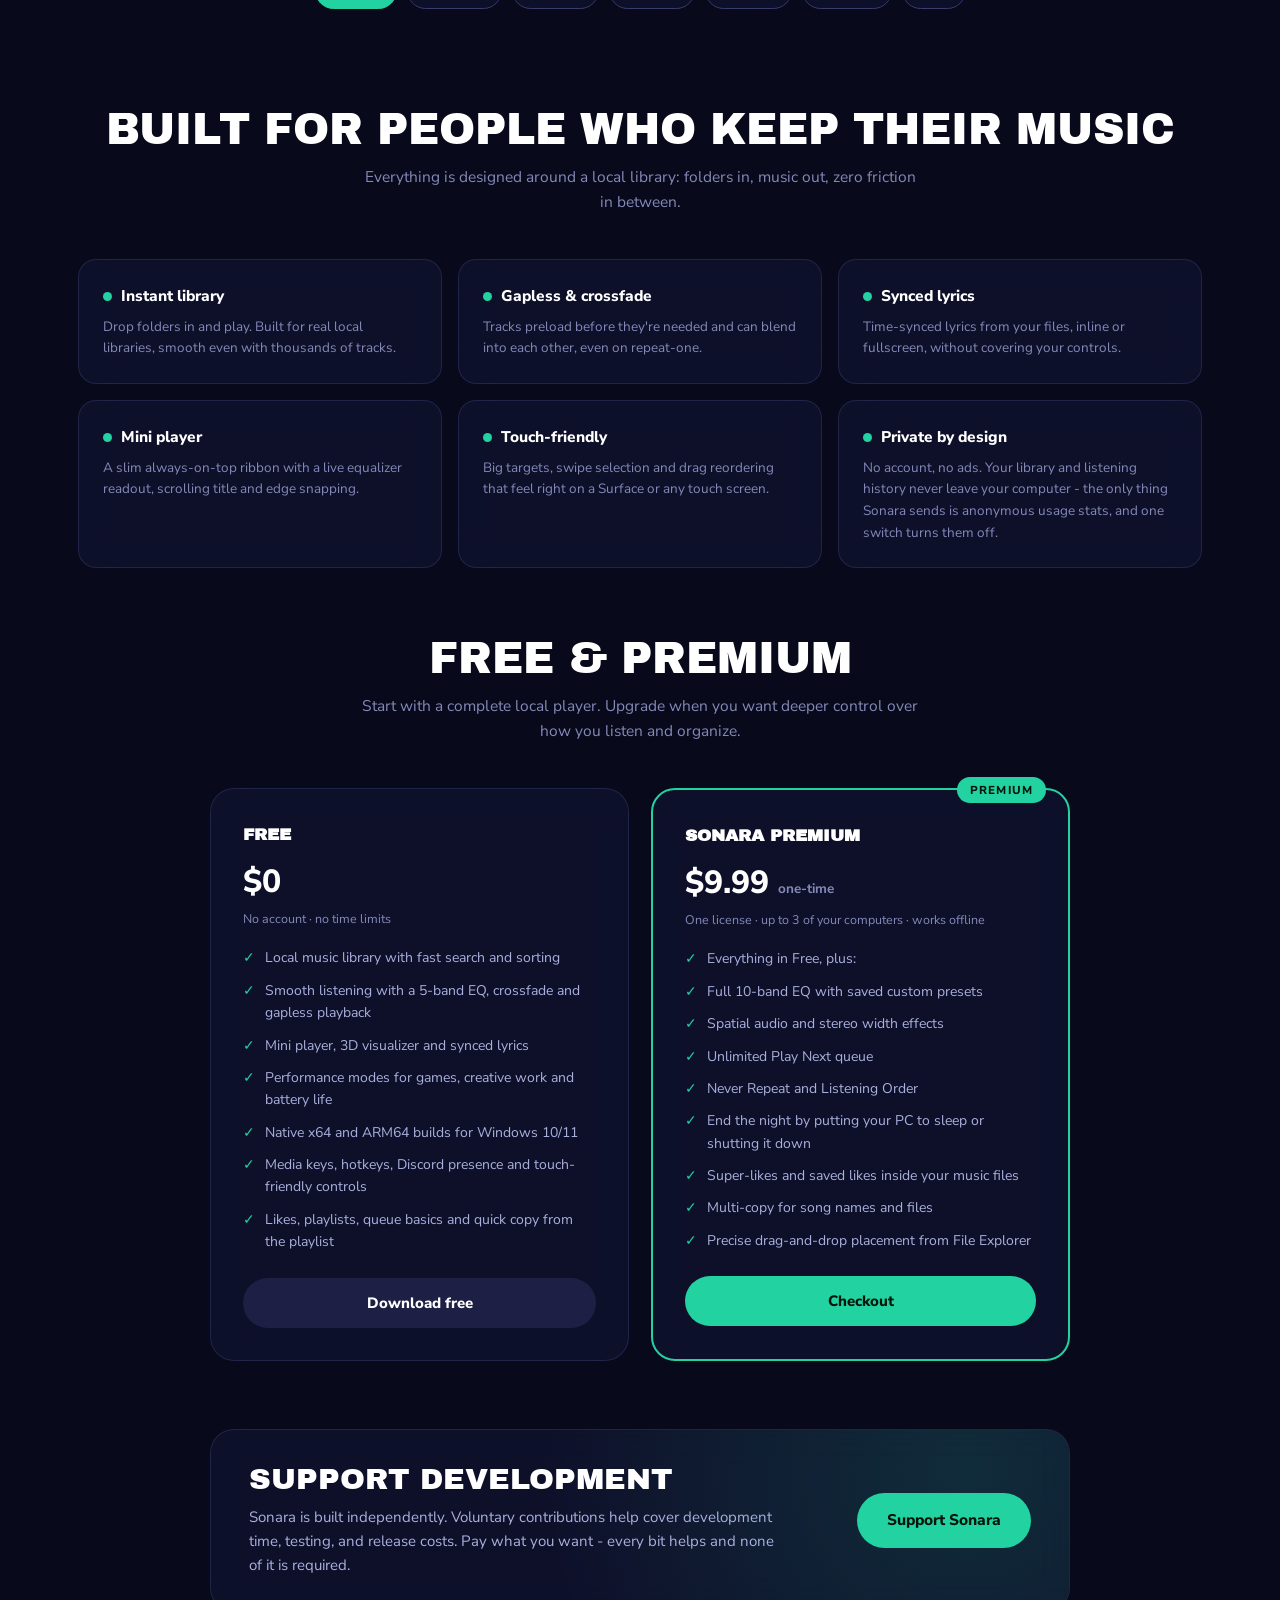
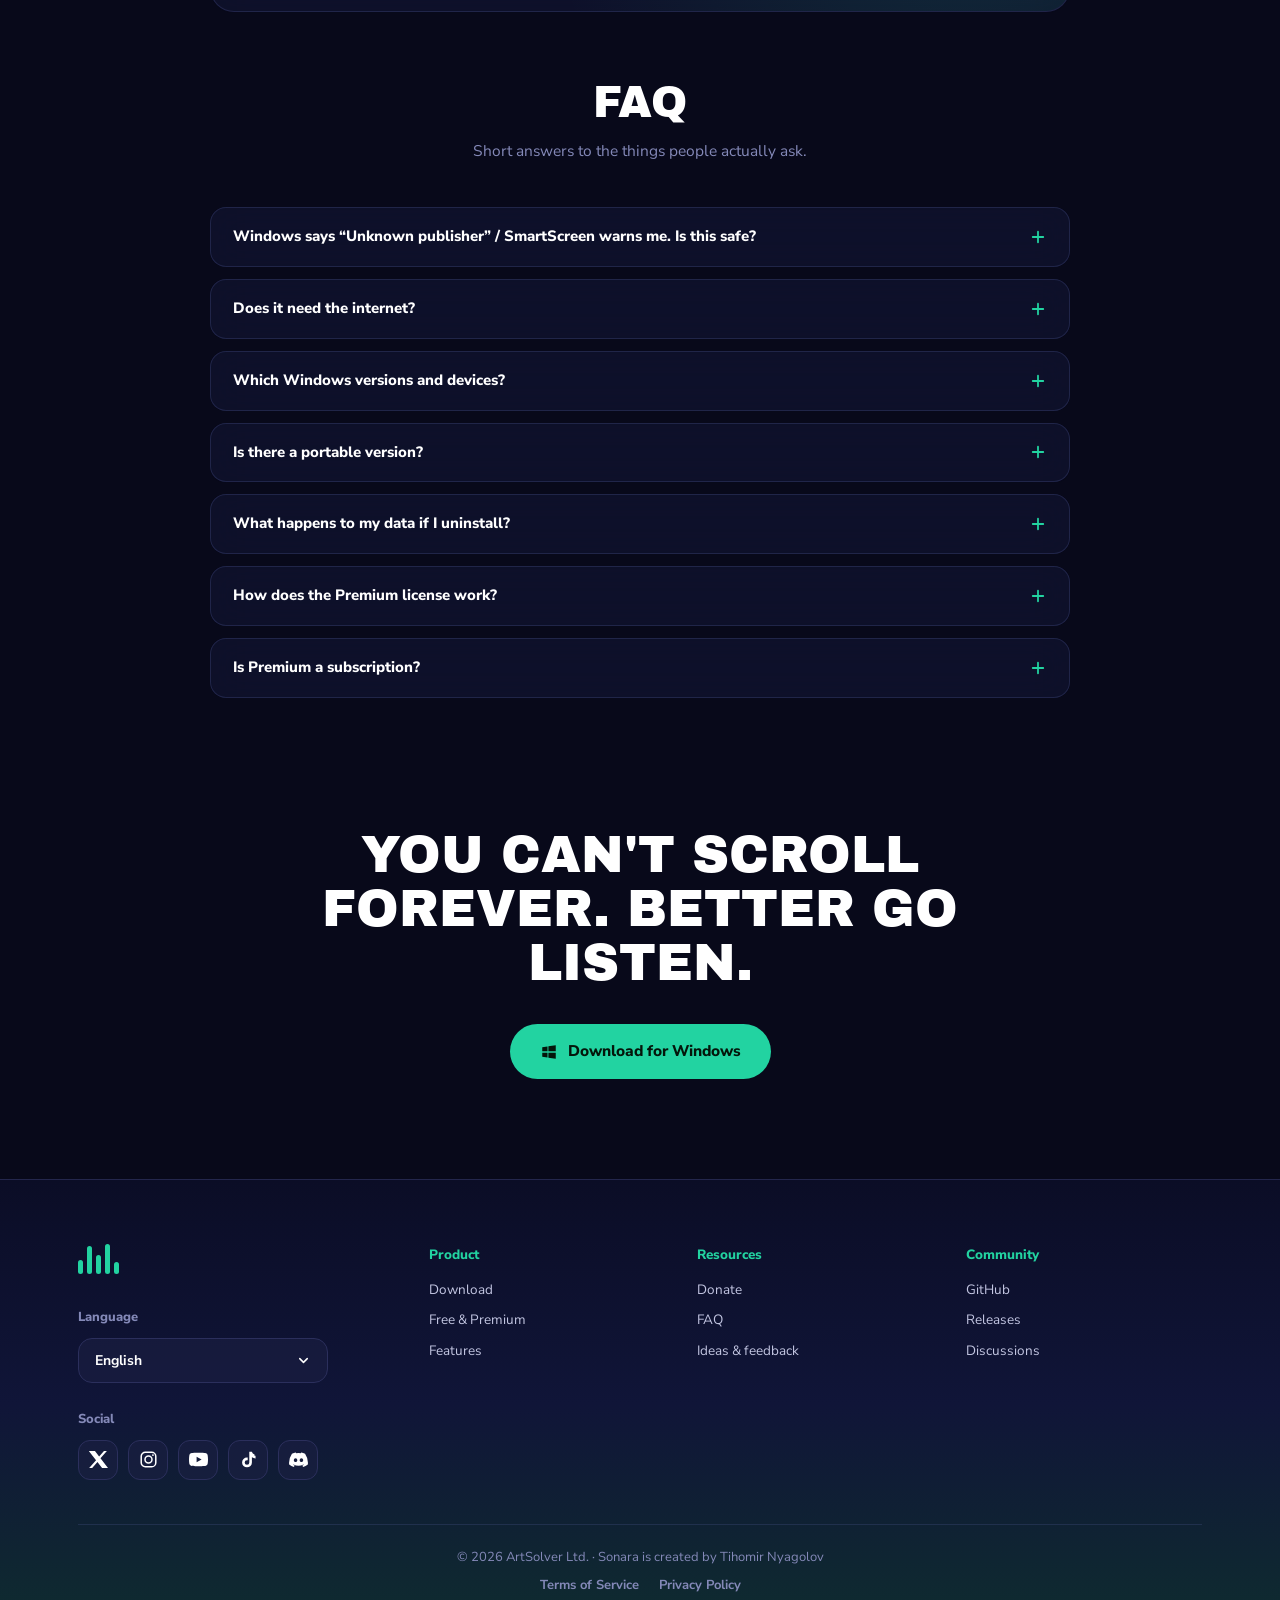
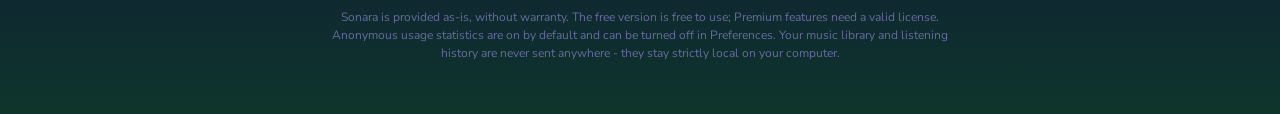
==== commit 34e8e9d9: "Site: the installers are back - x64 installer zip leads, then ARM64, Portable x64, Portable ARM64" ====
--- a/index.html
+++ b/index.html
@@ -544,10 +544,12 @@
       </div>
       <div class="hero-actions">
         <div class="cta-row">
-          <a id="dl-x64" class="btn btn-primary" data-glow data-dl="portable-x64" href="#" rel="noopener" title="Unzip and play, no install."><svg viewBox="0 0 24 24" aria-hidden="true"><path d="M3 5.5 10 4.6V11H3V5.5ZM3 12.9H10V19.3L3 18.4V12.9ZM11.2 4.4 21 3V11H11.2V4.4ZM11.2 12.9H21V21L11.2 19.5V12.9Z"/></svg><span>Download for Windows</span></a>
+          <a id="dl-x64" class="btn btn-primary" data-glow data-dl="x64" href="#" rel="noopener"><svg viewBox="0 0 24 24" aria-hidden="true"><path d="M3 5.5 10 4.6V11H3V5.5ZM3 12.9H10V19.3L3 18.4V12.9ZM11.2 4.4 21 3V11H11.2V4.4ZM11.2 12.9H21V21L11.2 19.5V12.9Z"/></svg><span>Download for Windows</span></a>
           <a class="btn btn-ghost" href="#pricing">See Free &amp; Premium</a>
         </div>
         <div class="dl-more">
+          <a id="dl-arm64" class="dl-mini" data-dl="arm64" href="#" rel="noopener" title="Installer for Snapdragon / ARM laptops.">ARM64 installer</a>
+          <a id="dl-portable-x64" class="dl-mini" data-dl="portable-x64" href="#" rel="noopener" title="Unzip and play, no install.">Portable x64</a>
           <a id="dl-portable-arm64" class="dl-mini" data-dl="portable-arm64" href="#" rel="noopener" title="Portable zip for ARM laptops.">Portable ARM64</a>
         </div>
         <div class="dl-notes">
@@ -679,7 +681,7 @@
             <li><span class="tick">✓</span>Media keys, hotkeys, Discord presence and touch-friendly controls</li>
             <li><span class="tick">✓</span>Likes, playlists, queue basics and quick copy from the playlist</li>
           </ul>
-          <a class="btn btn-ghost" id="dl-free" data-dl="portable-x64" href="#" rel="noopener">Download free</a>
+          <a class="btn btn-ghost" id="dl-free" data-dl="x64" href="#" rel="noopener">Download free</a>
         </div>
         <!-- #premium lives on the CARD, not the section: the player's
              "Get Premium" links open ...#premium and should land on the
@@ -795,7 +797,7 @@
   <section class="endcta">
     <div class="wrap">
       <h2 class="d">You can't scroll forever. Better go listen.</h2>
-      <a id="dl-cta" class="btn btn-primary" data-glow data-dl="portable-x64" href="#" rel="noopener"><svg viewBox="0 0 24 24" aria-hidden="true"><path d="M3 5.5 10 4.6V11H3V5.5ZM3 12.9H10V19.3L3 18.4V12.9ZM11.2 4.4 21 3V11H11.2V4.4ZM11.2 12.9H21V21L11.2 19.5V12.9Z"/></svg><span>Download for Windows</span></a>
+      <a id="dl-cta" class="btn btn-primary" data-glow data-dl="x64" href="#" rel="noopener"><svg viewBox="0 0 24 24" aria-hidden="true"><path d="M3 5.5 10 4.6V11H3V5.5ZM3 12.9H10V19.3L3 18.4V12.9ZM11.2 4.4 21 3V11H11.2V4.4ZM11.2 12.9H21V21L11.2 19.5V12.9Z"/></svg><span>Download for Windows</span></a>
     </div>
   </section>
 
@@ -1078,6 +1080,9 @@
       'hero.sub': 'A fast, beautiful, local-first music player for Windows. No cloud, no account, no ads. Just your library, played the way you want.',
       'cta.dl': 'Download for Windows',
       'cta.pricing': 'See Free &amp; Premium',
+      'dl.arm64': "ARM64 installer",
+      'dl.arm64.t': "Installer for Snapdragon / ARM laptops.",
+      'dl.px64': "Portable x64",
       'dl.px64.t': 'Unzip and play, no install.',
       'dl.parm': 'Portable ARM64',
       'dl.parm.t': 'Portable zip for ARM laptops.',
@@ -1186,6 +1191,9 @@
       'hero.sub': 'Бърз, красив, локален музикален плеър за Windows. Без облак, без акаунт, без реклами. Само твоята библиотека, пусната както ти искаш.',
       'cta.dl': 'Изтегли за Windows',
       'cta.pricing': 'Виж Безплатен и Premium',
+      'dl.arm64': "ARM64 инсталатор",
+      'dl.arm64.t': "Инсталатор за Snapdragon / ARM лаптопи.",
+      'dl.px64': "Portable x64",
       'dl.px64.t': 'Разархивирай и слушай, без инсталация.',
       'dl.parm': 'Portable ARM64',
       'dl.parm.t': 'Portable zip за ARM лаптопи.',
@@ -1294,6 +1302,9 @@
       'hero.sub': 'Ein schneller, schöner Local-First-Musikplayer für Windows. Keine Cloud, kein Konto, keine Werbung. Nur deine Bibliothek, abgespielt wie du willst.',
       'cta.dl': 'Für Windows herunterladen',
       'cta.pricing': 'Free &amp; Premium ansehen',
+      'dl.arm64': "ARM64-Installer",
+      'dl.arm64.t': "Installer für Snapdragon-/ARM-Laptops.",
+      'dl.px64': "Portable x64",
       'dl.px64.t': 'Entpacken und abspielen, keine Installation.',
       'dl.parm': 'Portable ARM64',
       'dl.parm.t': 'Portable-Zip für ARM-Laptops.',
@@ -1402,6 +1413,9 @@
       'hero.sub': 'Un reproductor de música local para Windows, rápido y bonito. Sin nube, sin cuenta, sin anuncios. Solo tu biblioteca, reproducida como tú quieras.',
       'cta.dl': 'Descargar para Windows',
       'cta.pricing': 'Ver Free y Premium',
+      'dl.arm64': "Instalador ARM64",
+      'dl.arm64.t': "Instalador para portátiles Snapdragon / ARM.",
+      'dl.px64': "Portable x64",
       'dl.px64.t': 'Descomprime y reproduce, sin instalación.',
       'dl.parm': 'Portable ARM64',
       'dl.parm.t': 'Zip portable para portátiles ARM.',
@@ -1510,6 +1524,9 @@
       'hero.sub': 'Un lecteur de musique local pour Windows, rapide et élégant. Pas de cloud, pas de compte, pas de pub. Juste votre bibliothèque, jouée comme vous voulez.',
       'cta.dl': 'Télécharger pour Windows',
       'cta.pricing': 'Voir Free et Premium',
+      'dl.arm64': "Installateur ARM64",
+      'dl.arm64.t': "Installateur pour portables Snapdragon / ARM.",
+      'dl.px64': "Portable x64",
       'dl.px64.t': 'Décompressez et écoutez, sans installation.',
       'dl.parm': 'Portable ARM64',
       'dl.parm.t': 'Zip portable pour portables ARM.',
@@ -1618,6 +1635,9 @@
       'hero.sub': 'Быстрый, красивый, локальный музыкальный плеер для Windows. Без облака, без аккаунта, без рекламы. Только ваша библиотека, звучащая так, как хотите вы.',
       'cta.dl': 'Скачать для Windows',
       'cta.pricing': 'Смотреть Free и Premium',
+      'dl.arm64': "Установщик ARM64",
+      'dl.arm64.t': "Установщик для ноутбуков Snapdragon / ARM.",
+      'dl.px64': "Portable x64",
       'dl.px64.t': 'Распакуйте и слушайте, без установки.',
       'dl.parm': 'Portable ARM64',
       'dl.parm.t': 'Portable-zip для ARM-ноутбуков.',
@@ -1726,6 +1746,9 @@
       'hero.sub': '快速、精美的 Windows 本地优先音乐播放器。无云端、无账户、无广告。只有你的音乐库，按你想要的方式播放。',
       'cta.dl': '下载 Windows 版',
       'cta.pricing': '查看免费与 Premium',
+      'dl.arm64': "ARM64 安装包",
+      'dl.arm64.t': "适用于骁龙 / ARM 笔记本的安装包。",
+      'dl.px64': "便携版 x64",
       'dl.px64.t': '解压即用，无需安装。',
       'dl.parm': '便携版 ARM64',
       'dl.parm.t': '适用于 ARM 笔记本的便携 zip。',
@@ -1860,9 +1883,17 @@
         setAll('#nav-gh-discussions', 'nav.gh.disc');
         setAll('header h1', 'hero.title');
         setAll('header .sub', 'hero.sub');
-        setAll('#dl-x64 span', 'cta.dl'); setTitleAttr('dl-x64', 'dl.px64.t');
-        setAll('#dl-cta span', 'cta.dl');
+        // :not([aria-hidden]) = translate only REAL labels, never decoration.
+        // site-glow.js injects an aria-hidden <span class="glow-clip"> sheen
+        // overlay into every [data-glow] button; a bare "#id span" selector
+        // matched it too and printed the label a SECOND time on top of itself
+        // (owner catch 2026-07-26). Decoration is aria-hidden by convention,
+        // so this guard covers any future injected span as well.
+        setAll('#dl-x64 > span:not([aria-hidden])', 'cta.dl');
+        setAll('#dl-cta > span:not([aria-hidden])', 'cta.dl');
         setAll('.cta-row .btn-ghost', 'cta.pricing');
+        setAll('#dl-arm64', 'dl.arm64'); setTitleAttr('dl-arm64', 'dl.arm64.t');
+        setAll('#dl-portable-x64', 'dl.px64'); setTitleAttr('dl-portable-x64', 'dl.px64.t');
         setAll('#dl-portable-arm64', 'dl.parm'); setTitleAttr('dl-portable-arm64', 'dl.parm.t');
         setAll('#dl-all', 'dl.all');
         setAll('.cta-note', 'cta.note');
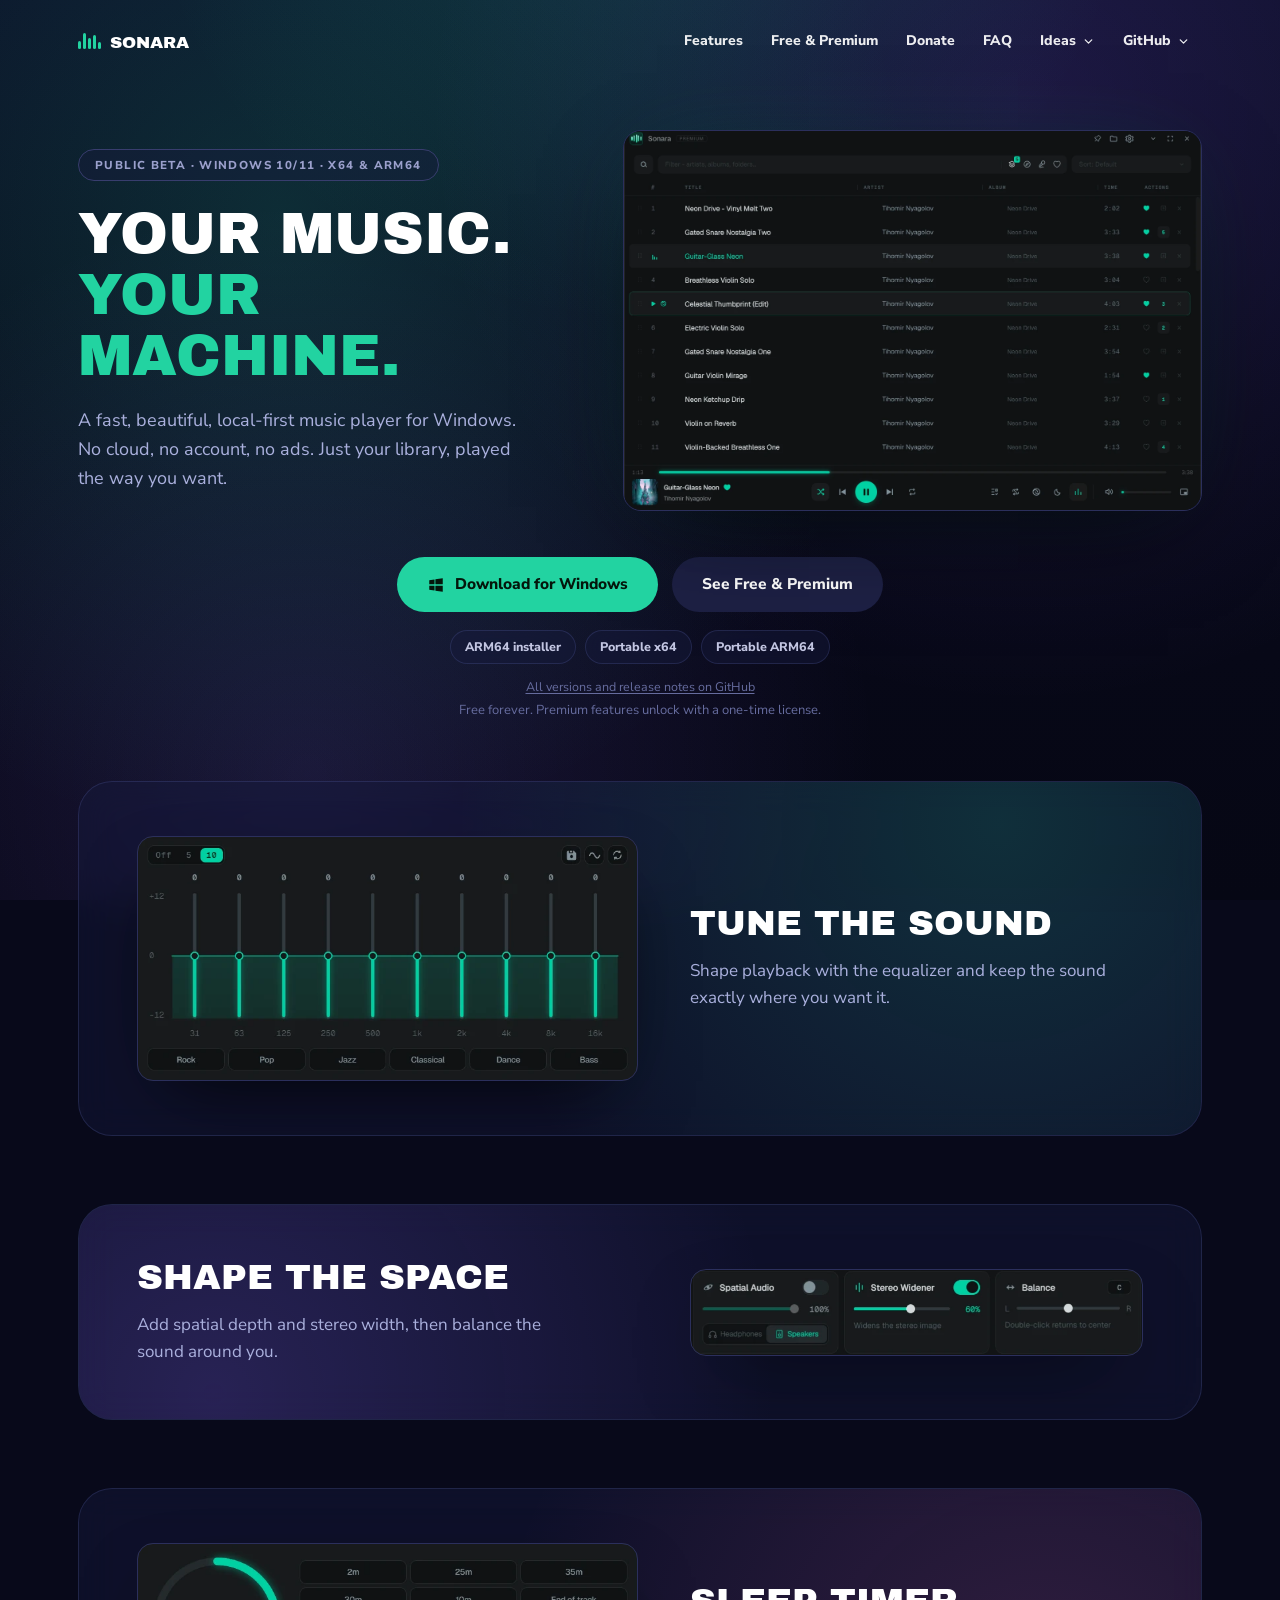
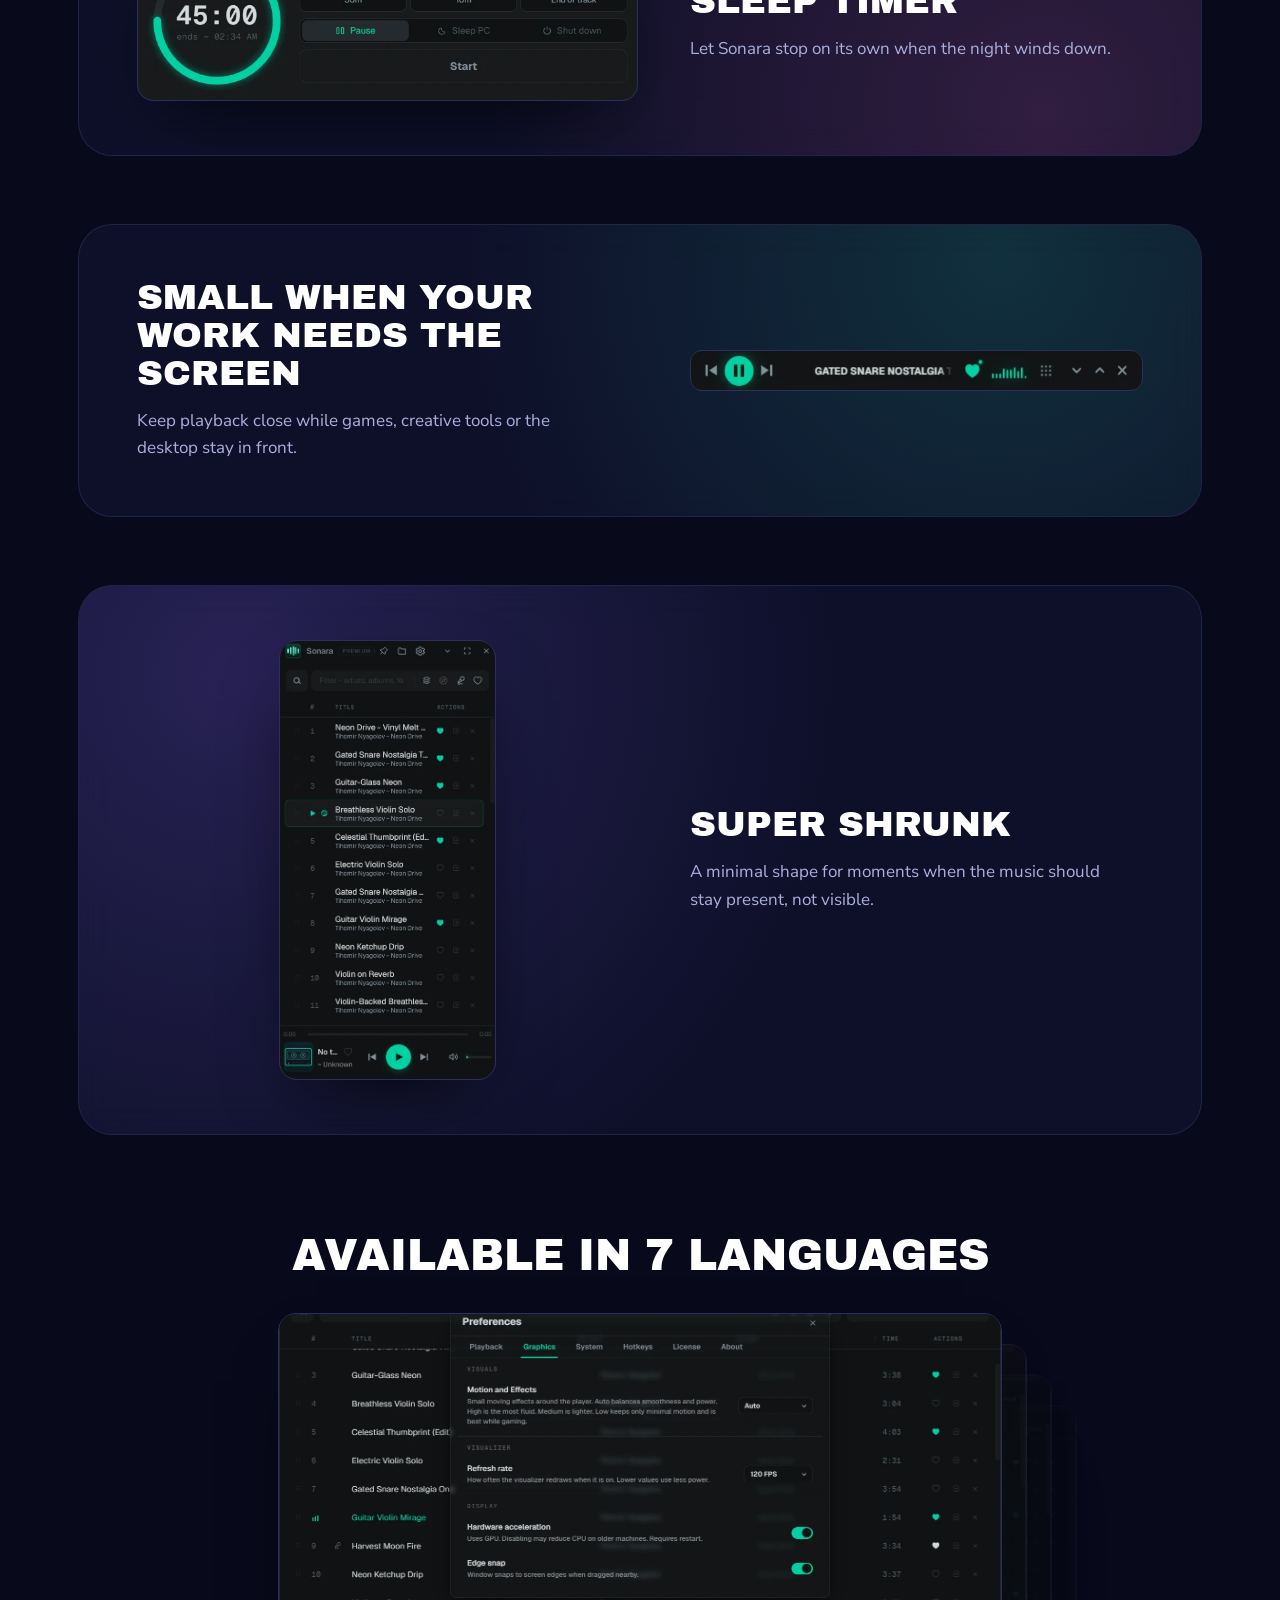
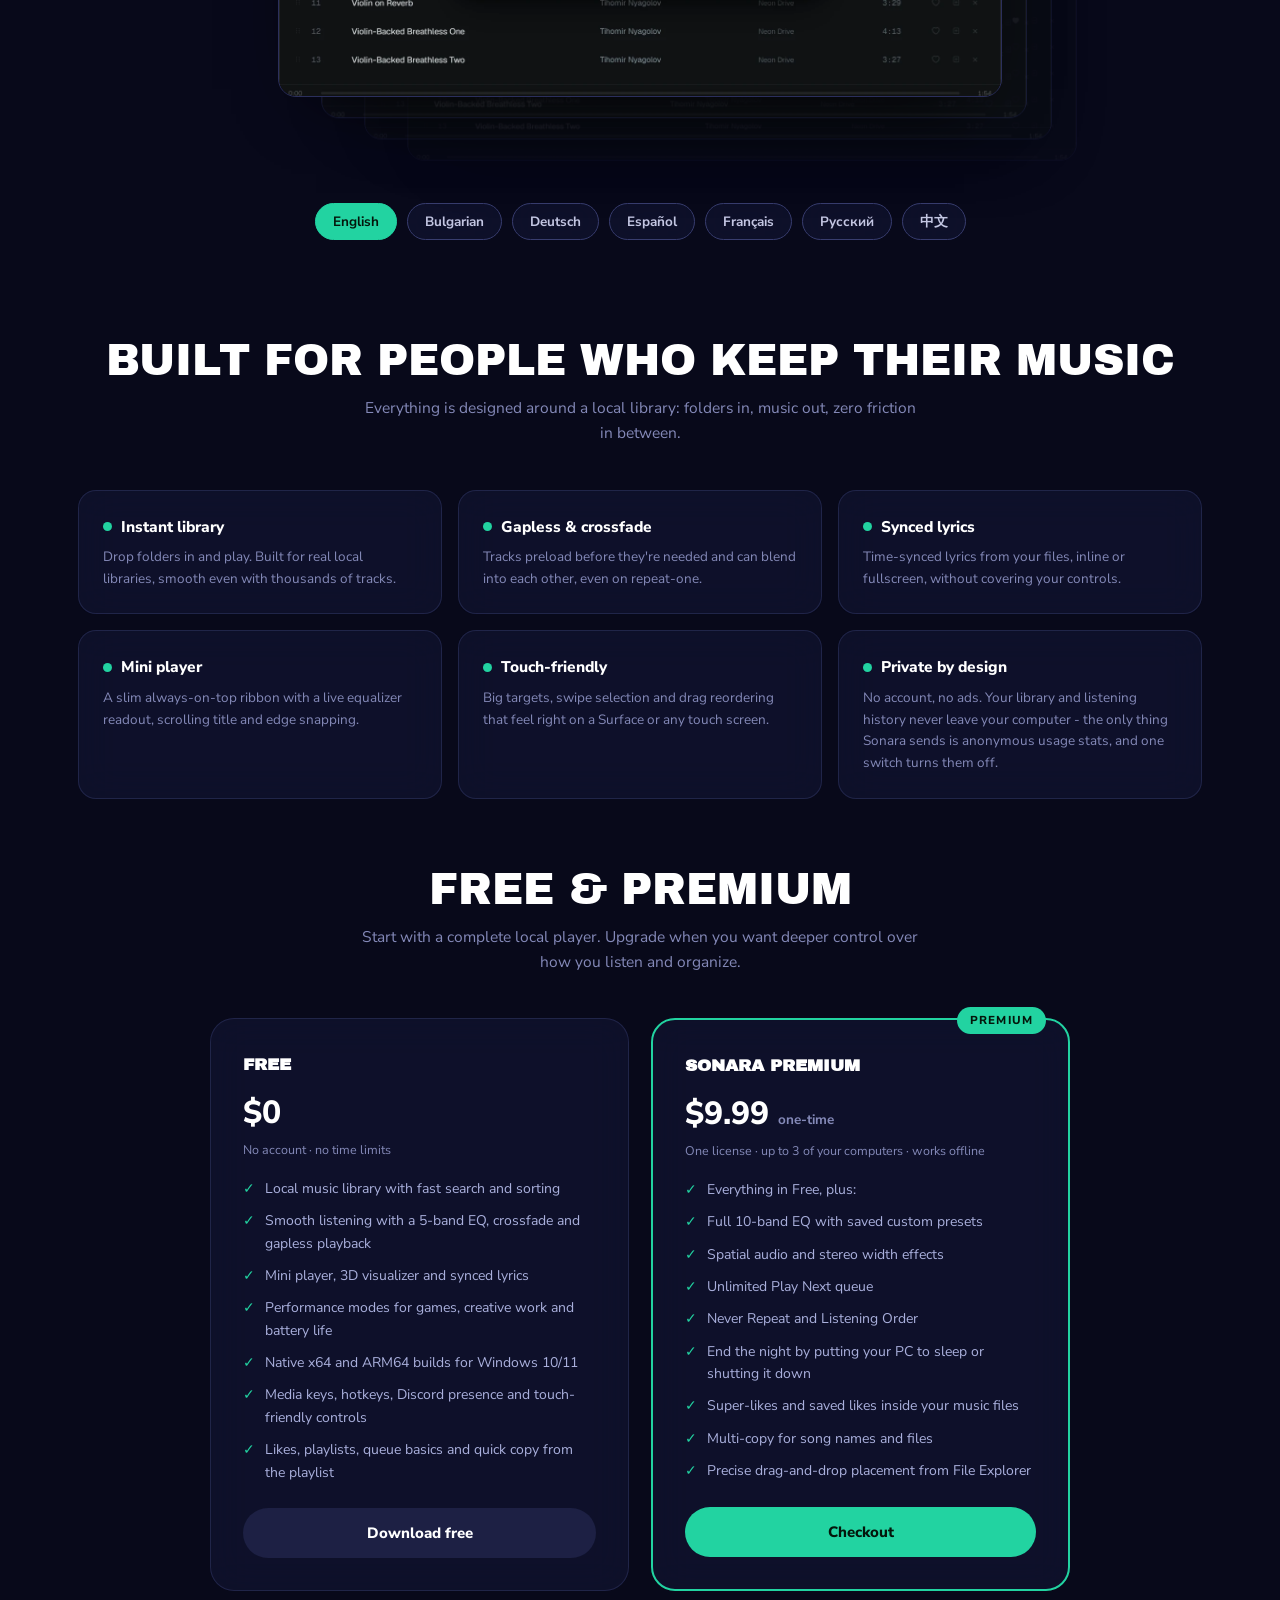
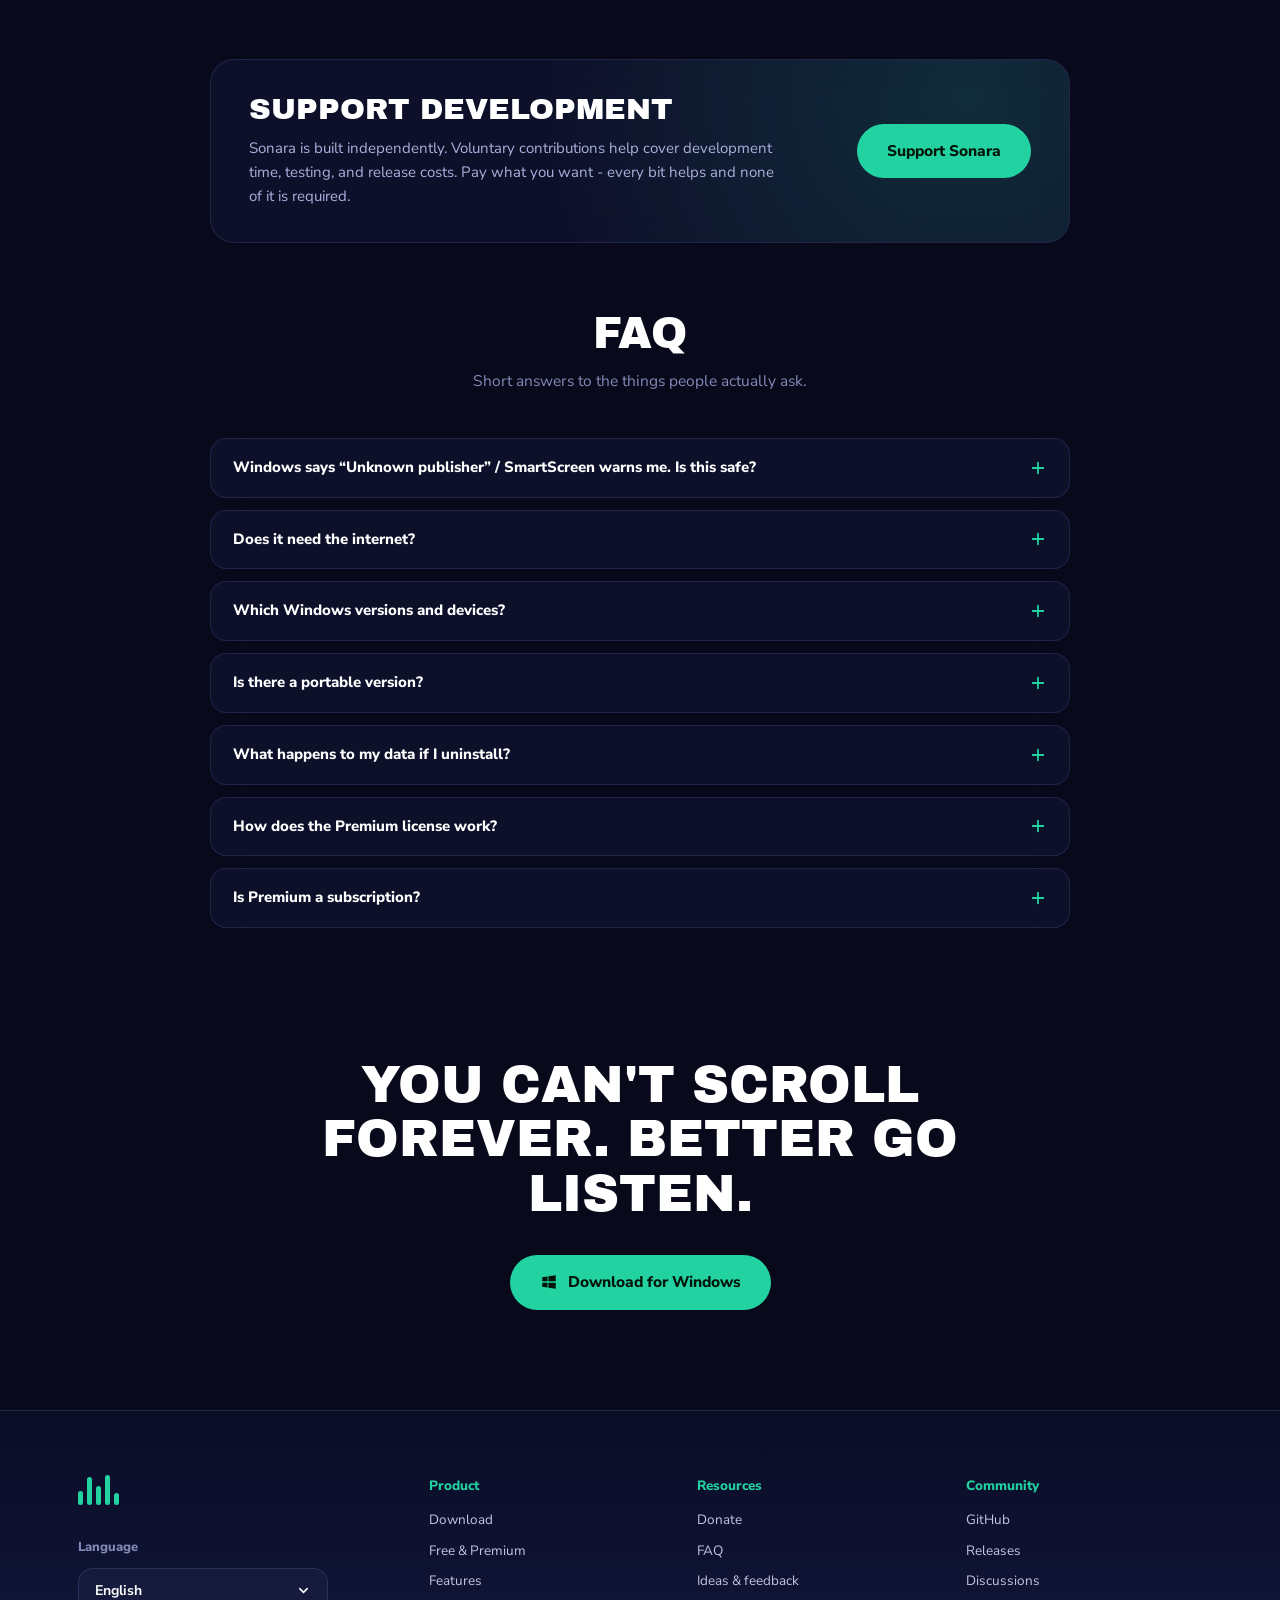
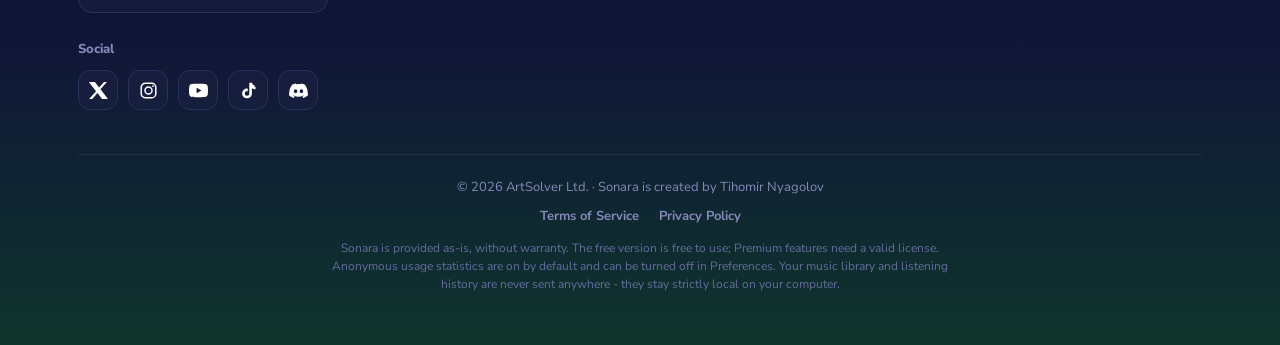
==== commit 3db00880: "Update feature screenshots and effects card" ====
--- a/index.html
+++ b/index.html
@@ -241,9 +241,11 @@
       box-shadow: 0 30px 80px -30px rgba(0, 0, 0, 0.85);
     }
     .fmedia--eq img { width: 100%; }
-    .fmedia--sleep { display: grid; justify-items: center; align-items: start; }
-    .fmedia--sleep img { width: min(100%, 340px); border-radius: 18px; }
+    .fmedia--effects,
+    .fmedia--sleep,
     .fmedia--compact { display: grid; justify-items: center; align-items: start; }
+    .fmedia--effects img,
+    .fmedia--sleep img { width: 100%; }
     .fmedia--compact img { width: 100%; border-radius: 12px; }
     .fmedia--shrunk { display: grid; justify-items: center; align-items: start; }
     .fmedia--shrunk img { width: auto; max-height: 440px; border-radius: 18px; }
@@ -565,7 +567,7 @@
       <div class="panel panel--mint">
         <article class="frow">
           <div class="fmedia fmedia--eq">
-            <img src="Img Equalizer.webp" width="774" height="447" alt="Sonara equalizer settings" />
+            <img src="Img Equalizer.webp" width="758" height="371" alt="Sonara equalizer settings" />
           </div>
           <div>
             <h2 class="d">Tune the sound</h2>
@@ -580,8 +582,24 @@
     <div class="wrap">
       <div class="panel panel--violet">
         <article class="frow rev">
+          <div class="fmedia fmedia--effects">
+            <img src="Img Effects.webp" width="769" height="148" alt="Sonara spatial audio, stereo width and balance effects" />
+          </div>
+          <div>
+            <h2 class="d">Shape the space</h2>
+            <p>Add spatial depth and stereo width, then balance the sound around you.</p>
+          </div>
+        </article>
+      </div>
+    </div>
+  </div>
+
+  <div class="sec">
+    <div class="wrap">
+      <div class="panel panel--rose">
+        <article class="frow">
           <div class="fmedia fmedia--sleep">
-            <img src="Img Sleep Time.webp" width="302" height="149" alt="Sonara sleep timer" />
+            <img src="Img Sleep Timer.webp" width="758" height="239" alt="Sonara sleep timer" />
           </div>
           <div>
             <h2 class="d">Sleep timer</h2>
@@ -594,10 +612,10 @@
 
   <div class="sec">
     <div class="wrap">
-      <div class="panel panel--rose">
-        <article class="frow">
+      <div class="panel panel--mint">
+        <article class="frow rev">
           <div class="fmedia fmedia--compact">
-            <img src="Img Compact Player.webp" width="627" height="57" alt="Sonara compact player" />
+            <img src="Img Compact Player.webp" width="628" height="56" alt="Sonara compact player" />
           </div>
           <div>
             <h2 class="d">Small when your work needs the screen</h2>
@@ -610,8 +628,8 @@
 
   <div class="sec">
     <div class="wrap">
-      <div class="panel panel--mint" style="--px: 14%; --py: 16%;">
-        <article class="frow rev">
+      <div class="panel panel--violet" style="--px: 14%; --py: 16%;">
+        <article class="frow">
           <div class="fmedia fmedia--shrunk">
             <img src="Img Super Shrunk Player.webp" width="475" height="963" alt="Sonara super shrunk player" />
           </div>
@@ -1090,6 +1108,8 @@
       'cta.note': 'Free forever. Premium features unlock with a one-time license.',
       'f.eq.h': 'Tune the sound',
       'f.eq.p': 'Shape playback with the equalizer and keep the sound exactly where you want it.',
+      'f.fx.h': 'Shape the space',
+      'f.fx.p': 'Add spatial depth and stereo width, then balance the sound around you.',
       'f.sl.h': 'Sleep timer',
       'f.sl.p': 'Let Sonara stop on its own when the night winds down.',
       'f.cp.h': 'Small when your work needs the screen',
@@ -1121,7 +1141,7 @@
       't1.i4': 'Performance modes for games, creative work and battery life',
       't1.i5': 'Native x64 and ARM64 builds for Windows 10/11',
       't1.i6': 'Media keys, hotkeys, Discord presence and touch-friendly controls',
-      't1.i7': 'Likes, playlists, queue basics and quick copy from the playlist',
+      't1.i7': 'Likes, playlists, an unlimited Play Next queue and quick copy from the playlist',
       't1.btn': 'Download free',
       't2.badge': 'Premium',
       't2.once': 'one-time',
@@ -1129,7 +1149,7 @@
       't2.i1': 'Everything in Free, plus:',
       't2.i2': 'Full 10-band EQ with saved custom presets',
       't2.i3': 'Spatial audio and stereo width effects',
-      't2.i4': 'Unlimited Play Next queue',
+      't2.i4': 'Hi-Fi Exclusive Mode - your music straight to the sound card, untouched',
       't2.i5': 'Never Repeat and Listening Order',
       't2.i6': 'End the night by putting your PC to sleep or shutting it down',
       't2.i7': 'Super-likes and saved likes inside your music files',
@@ -1201,6 +1221,8 @@
       'cta.note': 'Безплатен завинаги. Premium функциите се отключват с еднократен лиценз.',
       'f.eq.h': 'Настрой звука',
       'f.eq.p': 'Оформи звученето с еквалайзера и дръж звука точно там, където го искаш.',
+      'f.fx.h': 'Оформи пространството',
+      'f.fx.p': 'Добави пространствена дълбочина и стерео ширина, после балансирай звука около себе си.',
       'f.sl.h': 'Таймер за заспиване',
       'f.sl.p': 'Остави Sonara да спре сама, когато нощта се уталожи.',
       'f.cp.h': 'Малък, когато работата иска екрана',
@@ -1232,7 +1254,7 @@
       't1.i4': 'Режими на производителност за игри, творческа работа и батерия',
       't1.i5': 'Нативни x64 и ARM64 билдове за Windows 10/11',
       't1.i6': 'Медийни клавиши, преки пътища, Discord присъствие и тъч контроли',
-      't1.i7': 'Харесвания, плейлисти, основна опашка и бързо копиране от плейлиста',
+      't1.i7': 'Харесвания, плейлисти, неограничена опашка Пусни следваща и бързо копиране от плейлиста',
       't1.btn': 'Изтегли безплатно',
       't2.badge': 'Premium',
       't2.once': 'еднократно',
@@ -1240,7 +1262,7 @@
       't2.i1': 'Всичко от Безплатен, плюс:',
       't2.i2': 'Пълен 10-лентов EQ със запазени твои пресети',
       't2.i3': 'Spatial Audio и ефекти за ширина на стереото',
-      't2.i4': 'Неограничена опашка Пусни следваща',
+      't2.i4': 'Hi-Fi Exclusive режим - музиката ти право към звуковата карта, недокосната',
       't2.i5': 'Без повтаряне напред и Ред на слушане',
       't2.i6': 'Завърши нощта - компютърът заспива или се изключва сам',
       't2.i7': 'Супер харесвания и харесвания, записани в самите файлове',
@@ -1312,6 +1334,8 @@
       'cta.note': 'Für immer kostenlos. Premium-Funktionen schaltet eine einmalige Lizenz frei.',
       'f.eq.h': 'Stimm den Klang ab',
       'f.eq.p': 'Forme die Wiedergabe mit dem Equalizer und halte den Klang genau dort, wo du ihn willst.',
+      'f.fx.h': 'Forme den Raum',
+      'f.fx.p': 'Füge räumliche Tiefe und Stereobreite hinzu und balanciere den Klang um dich herum.',
       'f.sl.h': 'Sleep-Timer',
       'f.sl.p': 'Lass Sonara von selbst stoppen, wenn die Nacht zur Ruhe kommt.',
       'f.cp.h': 'Klein, wenn die Arbeit den Bildschirm braucht',
@@ -1343,7 +1367,7 @@
       't1.i4': 'Leistungsmodi für Spiele, Kreativarbeit und Akku',
       't1.i5': 'Native x64- und ARM64-Builds für Windows 10/11',
       't1.i6': 'Medientasten, Hotkeys, Discord-Präsenz und Touch-Bedienung',
-      't1.i7': 'Likes, Playlists, Warteschlangen-Basics und Schnellkopie aus der Playlist',
+      't1.i7': 'Favoriten, Playlists, eine unbegrenzte Als-Nächstes-Warteschlange und schnelles Kopieren aus der Playlist',
       't1.btn': 'Kostenlos laden',
       't2.badge': 'Premium',
       't2.once': 'einmalig',
@@ -1351,7 +1375,7 @@
       't2.i1': 'Alles aus Free, plus:',
       't2.i2': 'Voller 10-Band-EQ mit gespeicherten eigenen Presets',
       't2.i3': 'Spatial Audio und Stereobreite-Effekte',
-      't2.i4': 'Unbegrenzte Als-Nächstes-Warteschlange',
+      't2.i4': 'Hi-Fi-Exclusive-Modus - deine Musik direkt zur Soundkarte, unverändert',
       't2.i5': 'Nicht erneut abspielen und Hörreihenfolge',
       't2.i6': 'Beende die Nacht, indem dein PC in den Ruhezustand geht oder herunterfährt',
       't2.i7': 'Super-Likes und Likes, gespeichert in deinen Musikdateien',
@@ -1423,6 +1447,8 @@
       'cta.note': 'Gratis para siempre. Las funciones Premium se desbloquean con una licencia de pago único.',
       'f.eq.h': 'Ajusta el sonido',
       'f.eq.p': 'Da forma a la reproducción con el ecualizador y mantén el sonido exactamente donde lo quieres.',
+      'f.fx.h': 'Da forma al espacio',
+      'f.fx.p': 'Añade profundidad espacial y amplitud estéreo, y equilibra el sonido a tu alrededor.',
       'f.sl.h': 'Temporizador',
       'f.sl.p': 'Deja que Sonara se detenga sola cuando la noche se apaga.',
       'f.cp.h': 'Pequeño cuando el trabajo necesita la pantalla',
@@ -1454,7 +1480,7 @@
       't1.i4': 'Modos de rendimiento para juegos, trabajo creativo y batería',
       't1.i5': 'Builds nativos x64 y ARM64 para Windows 10/11',
       't1.i6': 'Teclas multimedia, atajos, presencia en Discord y controles táctiles',
-      't1.i7': 'Me gusta, listas, cola básica y copia rápida desde la lista',
+      't1.i7': 'Me gusta, listas, una cola Reproducir a continuación ilimitada y copia rápida desde la lista',
       't1.btn': 'Descargar gratis',
       't2.badge': 'Premium',
       't2.once': 'pago único',
@@ -1462,7 +1488,7 @@
       't2.i1': 'Todo lo de Free, más:',
       't2.i2': 'EQ completo de 10 bandas con presets propios guardados',
       't2.i3': 'Spatial Audio y efectos de amplitud estéreo',
-      't2.i4': 'Cola Reproducir a continuación ilimitada',
+      't2.i4': 'Modo Hi-Fi Exclusive: tu música directa a la tarjeta de sonido, intacta',
       't2.i5': 'No repetir hacia adelante y Orden de escucha',
       't2.i6': 'Termina la noche poniendo tu PC a dormir o apagándolo',
       't2.i7': 'Súper me gusta y me gusta guardados dentro de tus archivos',
@@ -1534,6 +1560,8 @@
       'cta.note': 'Gratuit pour toujours. Les fonctions Premium se débloquent avec une licence à paiement unique.',
       'f.eq.h': 'Réglez le son',
       'f.eq.p': "Façonnez la lecture avec l'égaliseur et gardez le son exactement là où vous le voulez.",
+      'f.fx.h': "Façonnez l'espace",
+      'f.fx.p': 'Ajoutez de la profondeur spatiale et de la largeur stéréo, puis équilibrez le son autour de vous.',
       'f.sl.h': 'Minuteur de veille',
       'f.sl.p': "Laissez Sonara s'arrêter d'elle-même quand la nuit s'apaise.",
       'f.cp.h': "Petit quand le travail a besoin de l'écran",
@@ -1565,7 +1593,7 @@
       't1.i4': 'Modes performance pour les jeux, la création et la batterie',
       't1.i5': 'Builds natifs x64 et ARM64 pour Windows 10/11',
       't1.i6': 'Touches multimédias, raccourcis, présence Discord et commandes tactiles',
-      't1.i7': "Likes, playlists, file d'attente de base et copie rapide depuis la playlist",
+      't1.i7': 'Coups de cœur, playlists, une file Lire ensuite illimitée et copie rapide depuis la playlist',
       't1.btn': 'Télécharger gratuitement',
       't2.badge': 'Premium',
       't2.once': 'paiement unique',
@@ -1573,7 +1601,7 @@
       't2.i1': 'Tout Free, plus :',
       't2.i2': 'EQ complet 10 bandes avec présets personnels enregistrés',
       't2.i3': 'Spatial Audio et effets de largeur stéréo',
-      't2.i4': 'File Lire ensuite illimitée',
+      't2.i4': 'Mode Hi-Fi Exclusive - votre musique droit vers la carte son, intacte',
       't2.i5': "Ne pas répéter en avant et Ordre d'écoute",
       't2.i6': "Termine la nuit en mettant ton PC en veille ou en l'éteignant",
       't2.i7': 'Super-likes et likes enregistrés dans vos fichiers musicaux',
@@ -1645,6 +1673,8 @@
       'cta.note': 'Бесплатно навсегда. Premium-функции открываются разовой лицензией.',
       'f.eq.h': 'Настройте звук',
       'f.eq.p': 'Формируйте звучание эквалайзером и держите звук именно там, где хотите.',
+      'f.fx.h': 'Настройте пространство',
+      'f.fx.p': 'Добавьте пространственную глубину и ширину стерео, затем сбалансируйте звук вокруг себя.',
       'f.sl.h': 'Таймер сна',
       'f.sl.p': 'Пусть Sonara остановится сама, когда ночь затихает.',
       'f.cp.h': 'Маленький, когда работе нужен экран',
@@ -1676,7 +1706,7 @@
       't1.i4': 'Режимы производительности для игр, творчества и батареи',
       't1.i5': 'Нативные сборки x64 и ARM64 для Windows 10/11',
       't1.i6': 'Медиаклавиши, горячие клавиши, Discord-статус и сенсорное управление',
-      't1.i7': 'Лайки, плейлисты, базовая очередь и быстрое копирование из плейлиста',
+      't1.i7': 'Лайки, плейлисты, безлимитная очередь «Играть далее» и быстрое копирование из плейлиста',
       't1.btn': 'Скачать бесплатно',
       't2.badge': 'Premium',
       't2.once': 'разовый платёж',
@@ -1684,7 +1714,7 @@
       't2.i1': 'Всё из Free, плюс:',
       't2.i2': 'Полный 10-полосный EQ с сохранёнными пресетами',
       't2.i3': 'Spatial Audio и эффекты ширины стерео',
-      't2.i4': 'Безлимитная очередь «Играть следующим»',
+      't2.i4': 'Режим Hi-Fi Exclusive - музыка идёт прямо на звуковую карту, без изменений',
       't2.i5': '«Не повторять вперёд» и Порядок прослушивания',
       't2.i6': 'Заверши ночь - компьютер уснёт или выключится сам',
       't2.i7': 'Супер-лайки и лайки, сохранённые в самих файлах',
@@ -1756,6 +1786,8 @@
       'cta.note': '永久免费。Premium 功能通过一次性许可证解锁。',
       'f.eq.h': '调校声音',
       'f.eq.p': '用均衡器塑造播放效果，让声音始终停在你想要的位置。',
+      'f.fx.h': '塑造空间感',
+      'f.fx.p': '添加空间深度和立体声宽度，再平衡环绕你的声音。',
       'f.sl.h': '睡眠定时器',
       'f.sl.p': '夜深了，让 Sonara 自己停下来。',
       'f.cp.h': '工作需要屏幕时，它很小',
@@ -1787,7 +1819,7 @@
       't1.i4': '面向游戏、创作与省电的性能模式',
       't1.i5': 'Windows 10/11 原生 x64 与 ARM64 构建',
       't1.i6': '多媒体键、快捷键、Discord 状态与触控操作',
-      't1.i7': '喜欢、播放列表、基础队列与快速复制',
+      't1.i7': '喜欢、播放列表、无限制的“下一首播放”队列，以及从播放列表快速复制',
       't1.btn': '免费下载',
       't2.badge': 'Premium',
       't2.once': '一次性',
@@ -1795,7 +1827,7 @@
       't2.i1': '免费版全部功能，另加：',
       't2.i2': '完整 10 段均衡器，可保存自定义预设',
       't2.i3': 'Spatial Audio 与立体声宽度效果',
-      't2.i4': '无限“下一首播放”队列',
+      't2.i4': 'Hi-Fi 独占模式 - 音乐直达声卡，不作任何处理',
       't2.i5': '“不向前重复”与收听顺序',
       't2.i6': '一夜结束时,让电脑自动睡眠或关机',
       't2.i7': '超级喜欢，喜欢还能直接存入音乐文件',
@@ -1898,7 +1930,7 @@
         setAll('#dl-all', 'dl.all');
         setAll('.cta-note', 'cta.note');
         var rows = document.querySelectorAll('.panel .frow');
-        [['f.eq.h', 'f.eq.p'], ['f.sl.h', 'f.sl.p'], ['f.cp.h', 'f.cp.p'], ['f.sh.h', 'f.sh.p']].forEach(function (pair, i) {
+        [['f.eq.h', 'f.eq.p'], ['f.fx.h', 'f.fx.p'], ['f.sl.h', 'f.sl.p'], ['f.cp.h', 'f.cp.p'], ['f.sh.h', 'f.sh.p']].forEach(function (pair, i) {
           if (!rows[i]) return;
           rows[i].querySelector('h2').innerHTML = t(pair[0]);
           rows[i].querySelector('p').innerHTML = t(pair[1]);
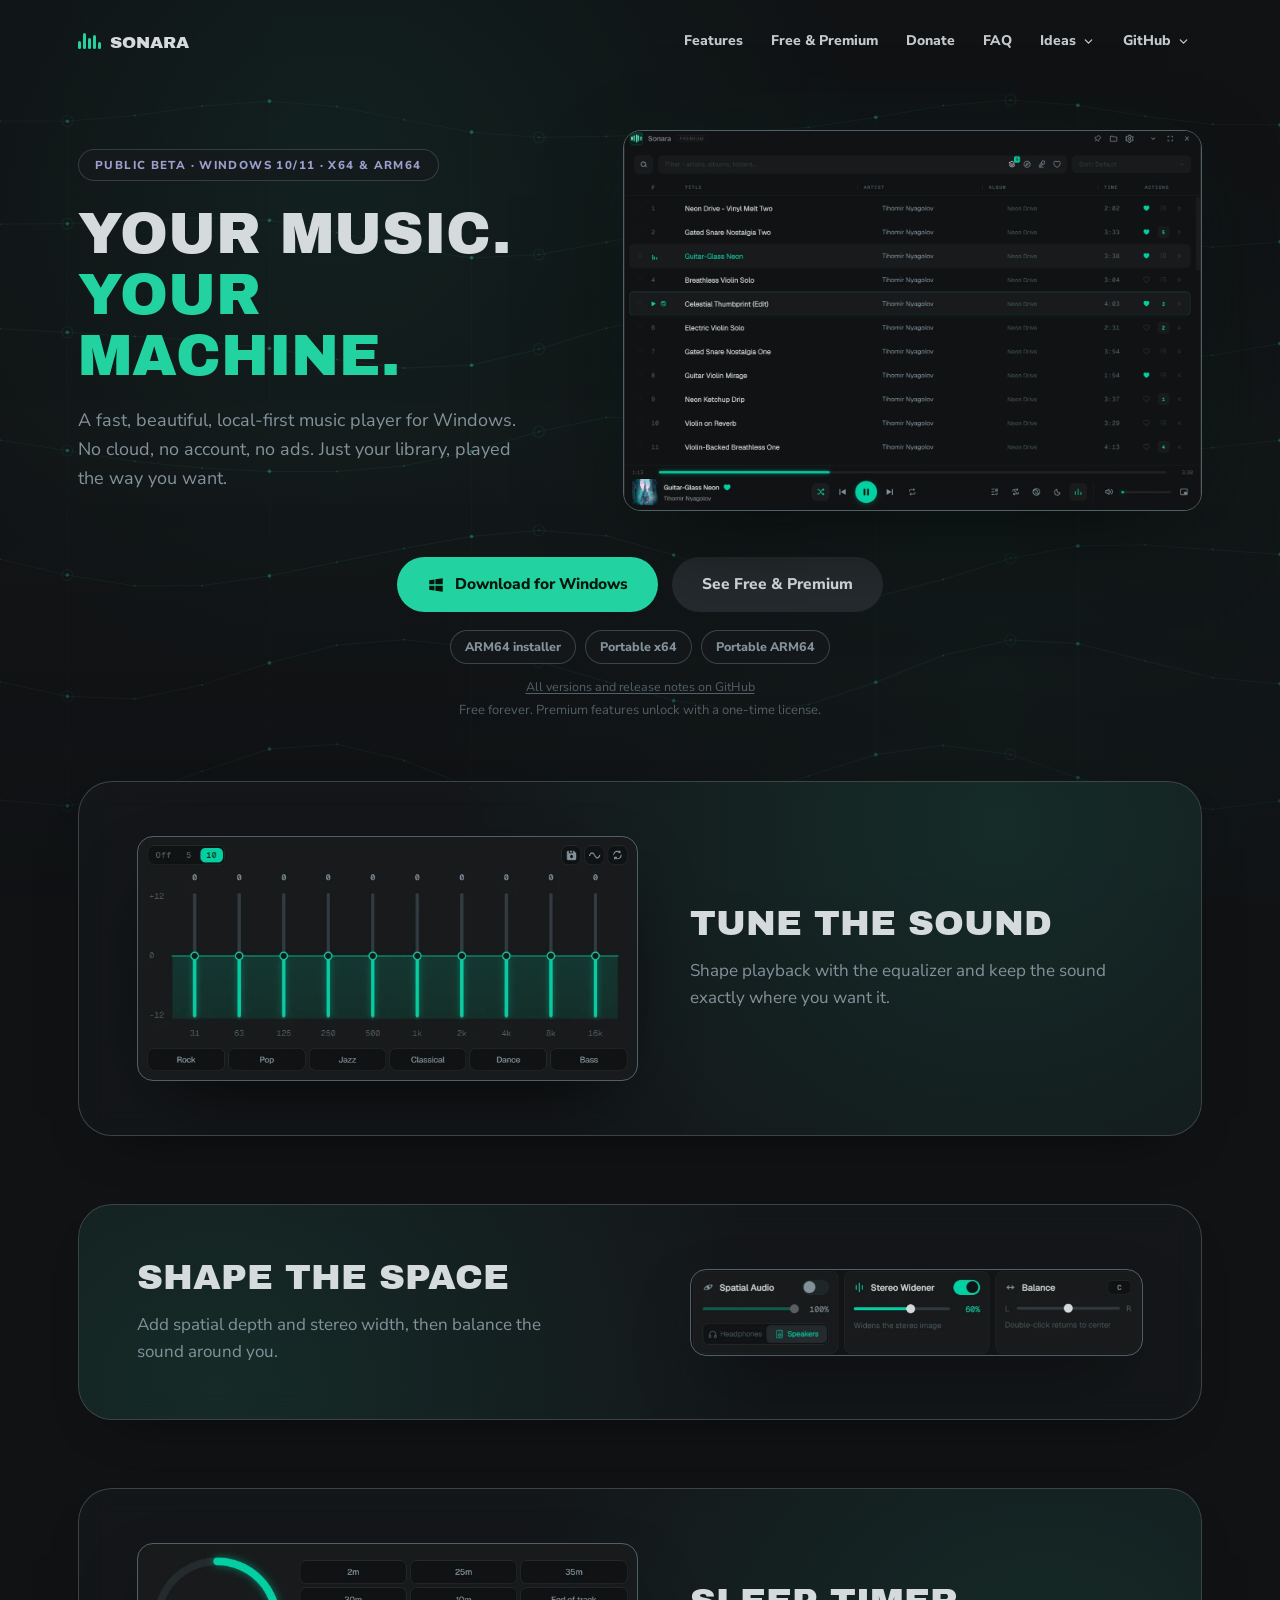
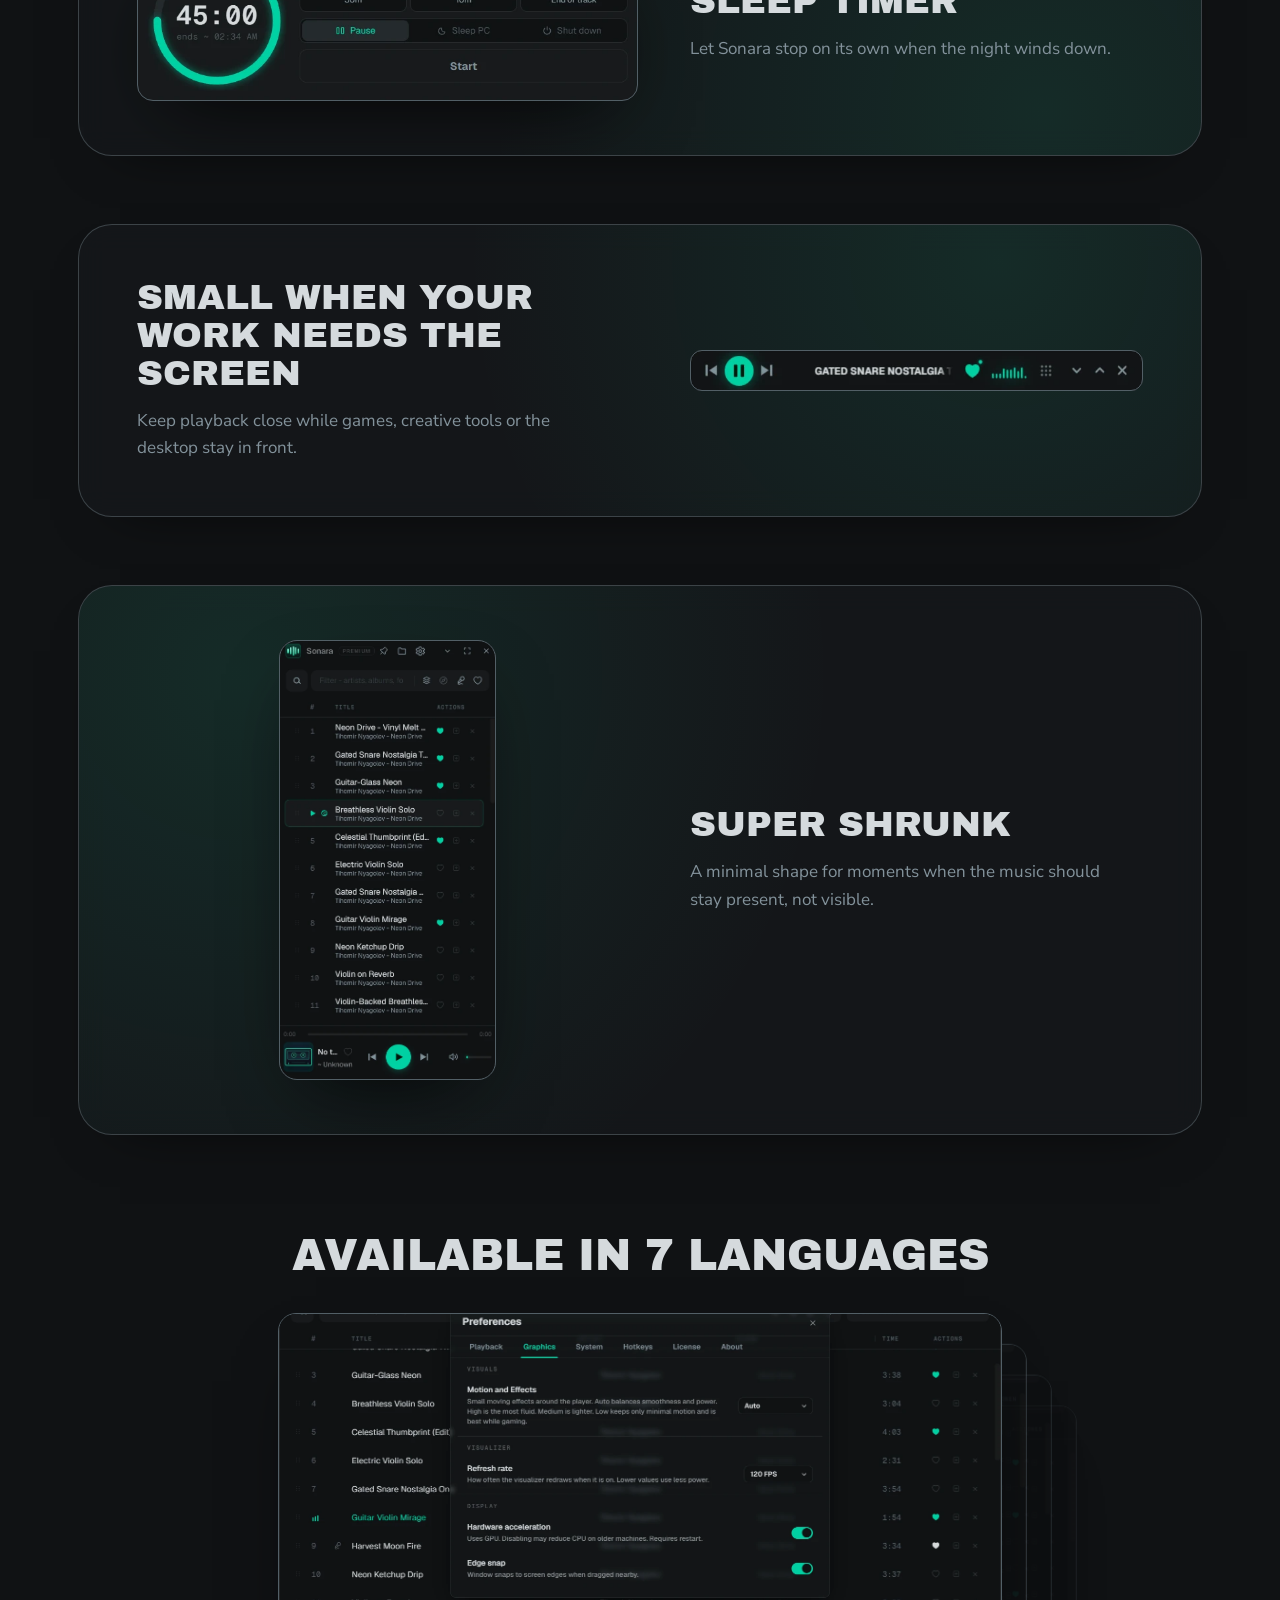
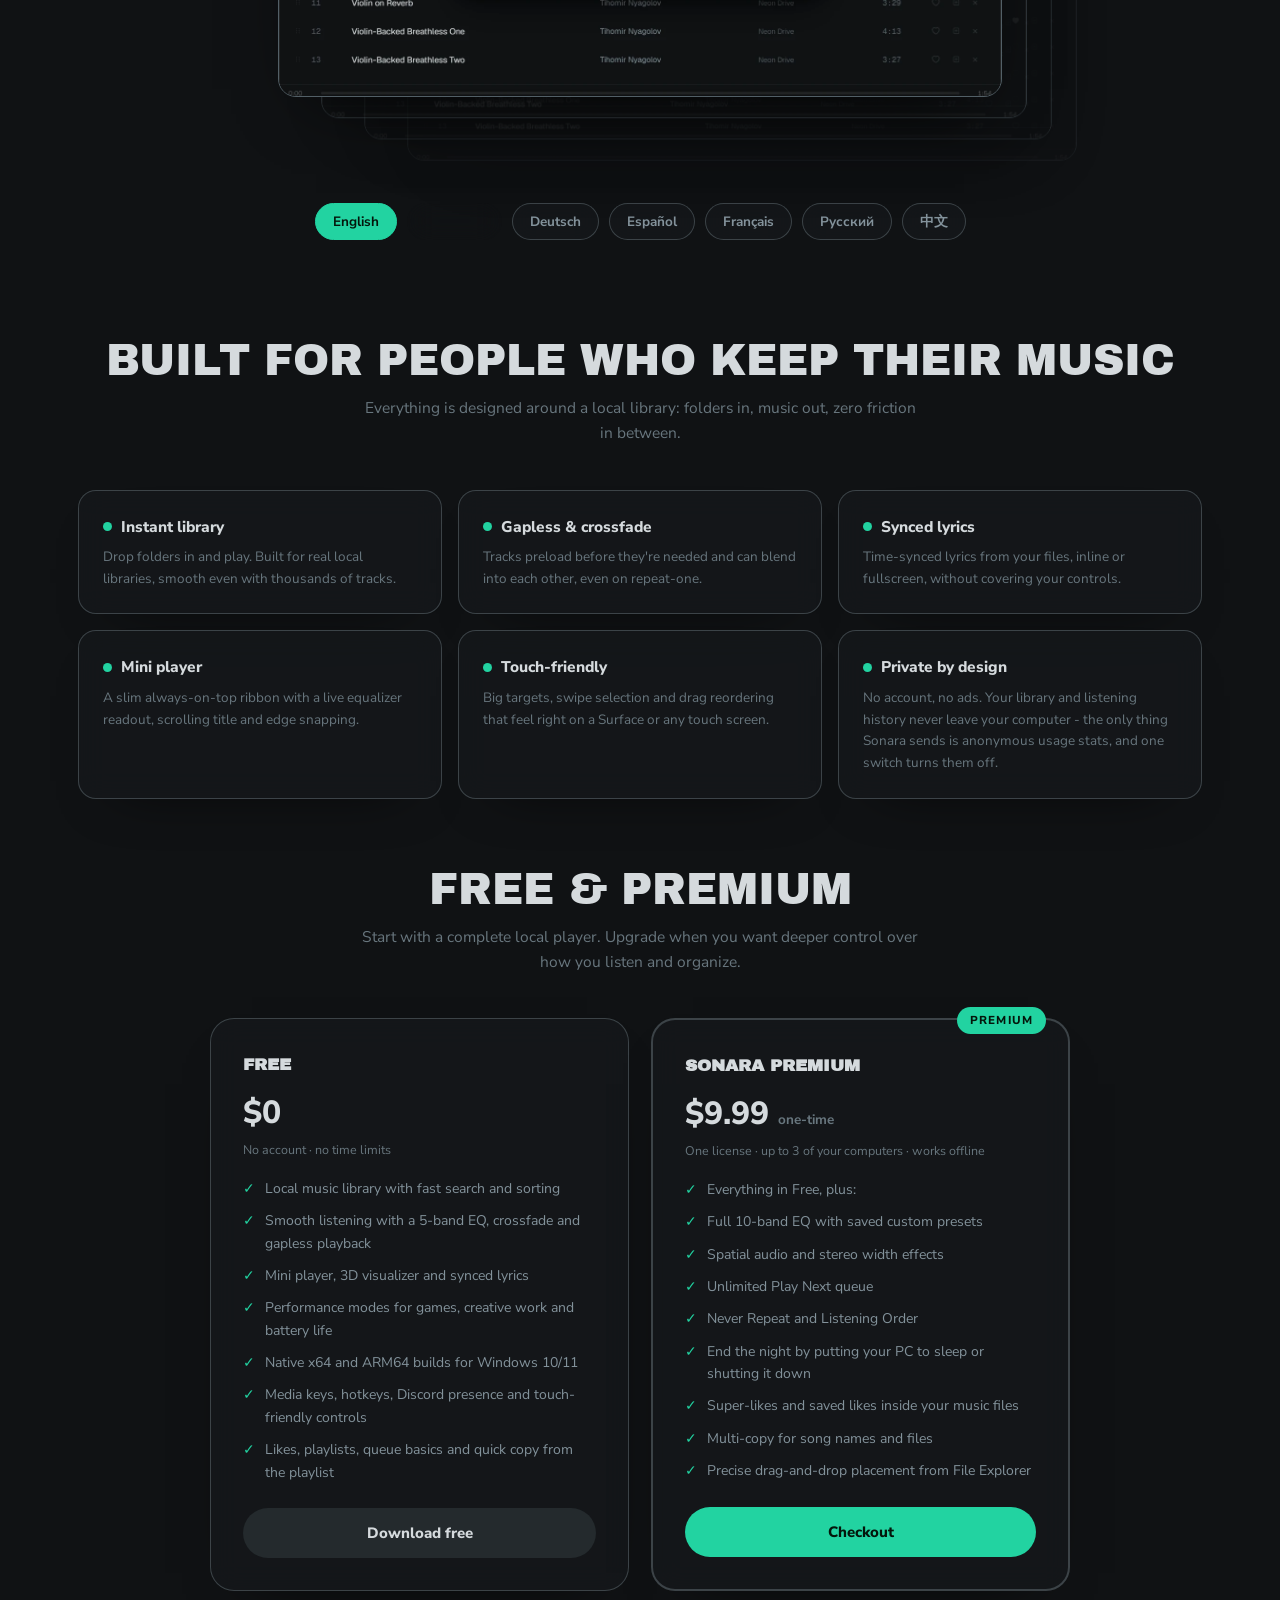
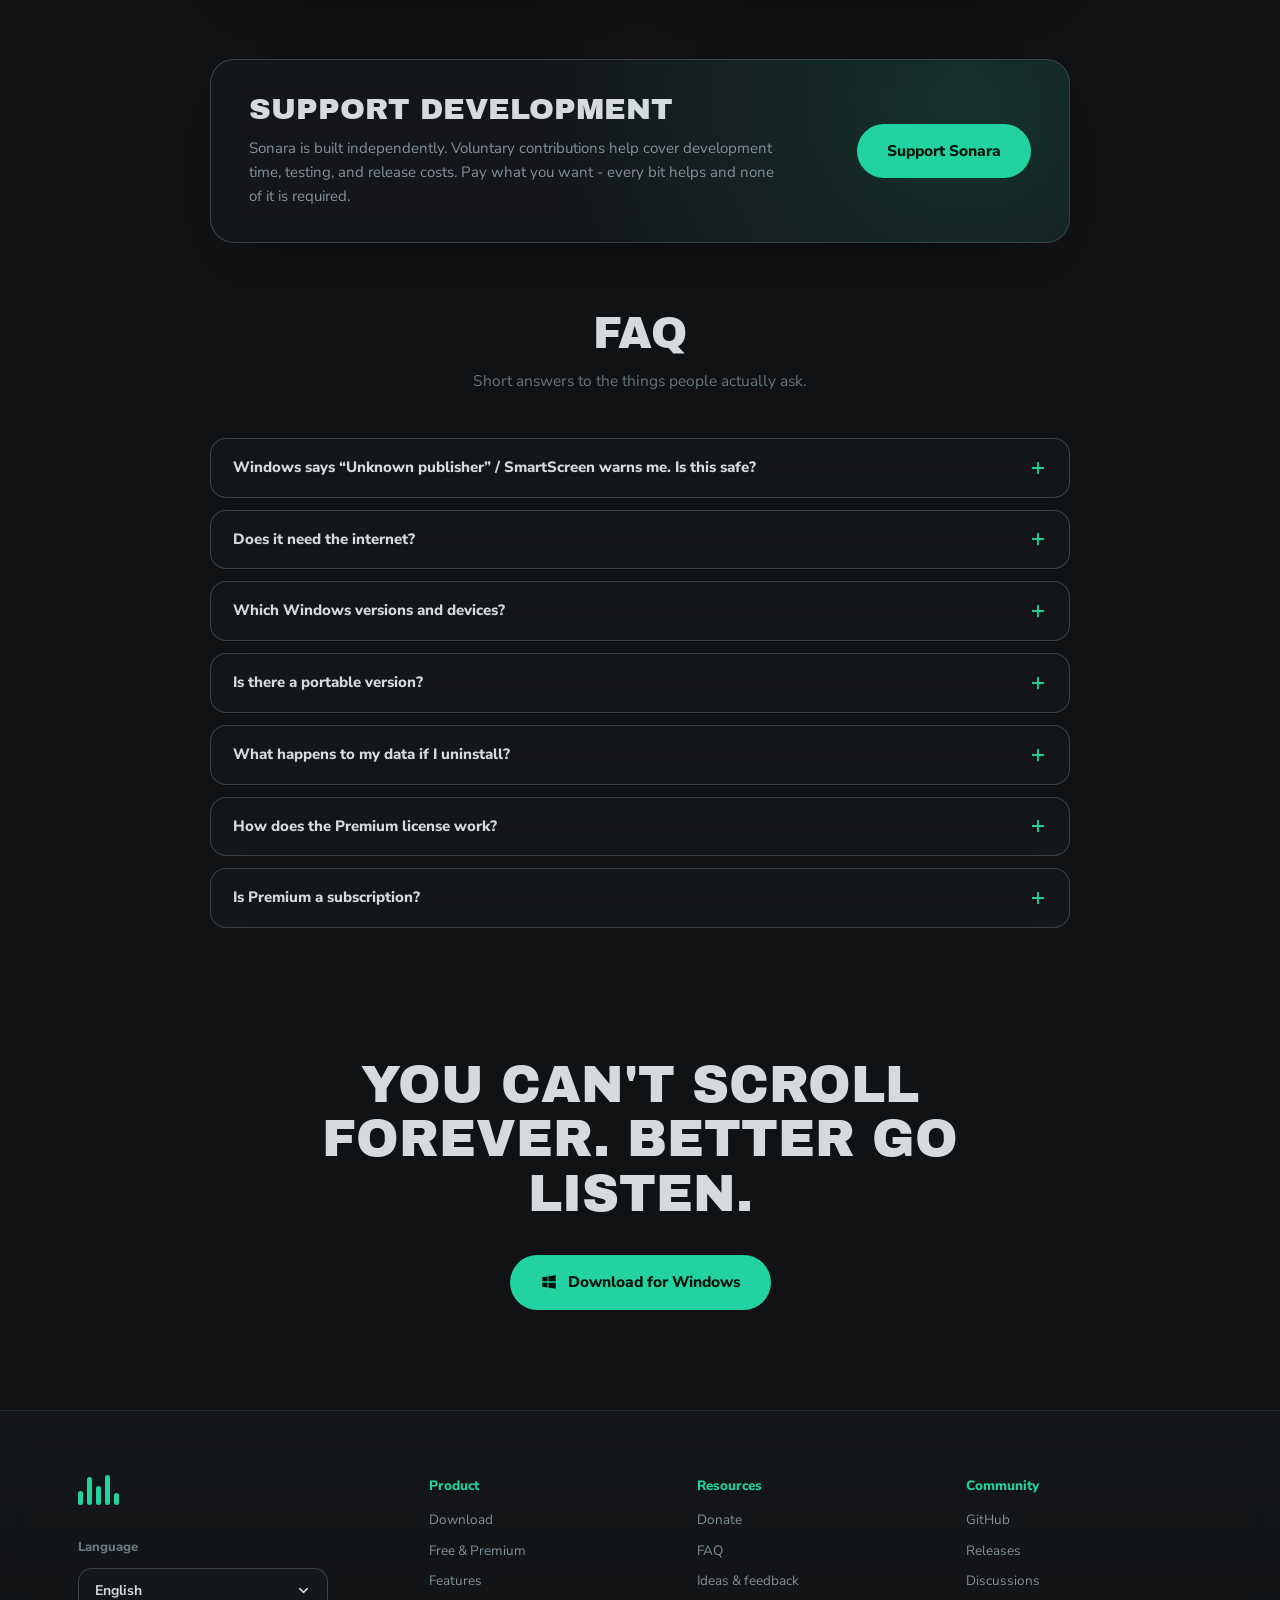
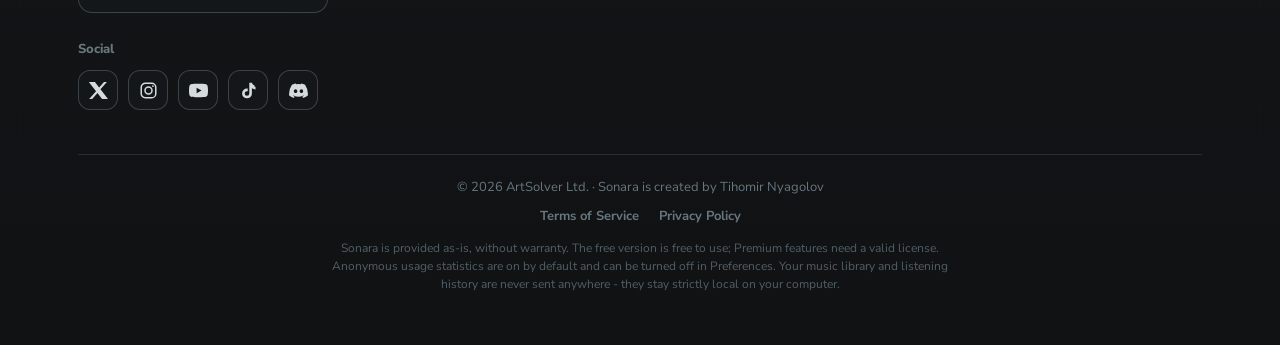
==== commit 90de01ee: "Apply Deep AIR across public pages" ====
--- a/index.html
+++ b/index.html
@@ -5,12 +5,11 @@
   <meta name="viewport" content="width=device-width, initial-scale=1.0" />
   <title>Sonara - local-first music player for Windows</title>
   <meta name="description" content="A fast, beautiful, local-first music player for Windows. No cloud, no account, no ads. Just your library." />
-  <!-- Discord-inspired redesign (approved 2026-07-07): Sonara Mint accent,
-       Archivo Black display font, glass panels, i18n via the inline I18N
-       dictionary (en/bg/de/es/fr/ru/zh - same locales as the player).
-       2026-07-18: the parallax icon/star background was replaced by the
-       legal pages' static gradient, and every glass surface now reads the
-       single --blur-glass token. -->
+  <!-- Deep AIR redesign (approved 2026-07-29): Sonara Mint accent, Archivo
+       Black display font, real glass panels and the shared event-driven Wave
+       background from site-wave.js. Final palette and material tokens live in
+       site-deep-air.css and are shared by all four public pages. i18n stays in
+       the inline dictionary (en/bg/de/es/fr/ru/zh, same locales as the player). -->
   <!-- TODO before the broad public release:
        1. Replace showcase screenshots when the final UI is ready.
        2. Name/logo are prototype - find-replace "Sonara" on final naming.
@@ -90,10 +89,8 @@
       line-height: 1.06;
     }
 
-    /* ── Static background (owner decision 2026-07-18) ──
-       Same treatment as the legal pages: one fixed gradient wash, no icon
-       layers, no stars, no parallax. Sections/panels stay translucent and
-       sit on top of it. */
+    /* Legacy no-script background. The final Deep AIR palette and the
+       interactive Wave canvas are shared by site-deep-air.css/site-wave.js. */
     .site-background {
       position: fixed; inset: 0; z-index: 0;
       pointer-events: none;
@@ -486,6 +483,8 @@
     }
 
   </style>
+  <link rel="stylesheet" href="site-deep-air.css" />
+  <script src="site-wave.js" defer></script>
 </head>
 <body>
   <div class="site-background" aria-hidden="true"></div>
--- a/site-deep-air.css
+++ b/site-deep-air.css
@@ -0,0 +1,194 @@
+:root {
+  color-scheme: dark;
+  --bg: #101214;
+  --bg-card: #171a1c;
+  --bg-elevated: #242a2d;
+  --glass: rgba(23, 26, 28, 0.68);
+  --glass-strong: rgba(16, 18, 20, 0.86);
+  --glass-border: rgba(131, 146, 155, 0.36);
+  --blur-glass: blur(14px) saturate(1.08);
+  --border: #525f66;
+  --border-soft: rgba(82, 95, 102, 0.34);
+  --chip-border: rgba(131, 146, 155, 0.3);
+  --text: #83929b;
+  --text-strong: #d5dadd;
+  --text-secondary: #83929b;
+  --text-muted: #68767e;
+  --text-faint: #525f66;
+  --accent: #22d3a1;
+  --accent-violet: #22d3a1;
+  --on-accent: #04160b;
+  --glow-1: rgba(34, 211, 161, 0.12);
+  --glow-2: rgba(34, 211, 161, 0.07);
+  --font-sans: "Nunito Sans", "Segoe UI", system-ui, sans-serif;
+  --font-display: "Archivo Black", "Arial Black", sans-serif;
+}
+
+html {
+  scrollbar-color: #525f66 #101214;
+}
+
+body {
+  background: var(--bg);
+}
+
+::-webkit-scrollbar-track {
+  background: #101214;
+}
+
+::-webkit-scrollbar-thumb {
+  background: #525f66;
+  border-color: #101214;
+}
+
+::-webkit-scrollbar-thumb:hover {
+  background: #83929b;
+}
+
+.lang-menu {
+  scrollbar-color: rgba(131, 146, 155, 0.48) transparent;
+}
+
+.lang-menu::-webkit-scrollbar-thumb {
+  background: rgba(131, 146, 155, 0.42);
+}
+
+.lang-menu::-webkit-scrollbar-thumb:hover {
+  background: rgba(131, 146, 155, 0.62);
+}
+
+.site-background {
+  position: fixed;
+  inset: 0;
+  z-index: 0;
+  overflow: hidden;
+  pointer-events: none;
+  background:
+    radial-gradient(circle at 26% 18%, rgba(34, 211, 161, 0.075), transparent 44%),
+    radial-gradient(circle at 78% 76%, rgba(34, 211, 161, 0.045), transparent 48%),
+    linear-gradient(180deg, #101214 0%, #121416 46%, #101214 100%);
+}
+
+.site-background::after {
+  content: "";
+  position: absolute;
+  inset: 0;
+  z-index: 2;
+  background:
+    linear-gradient(90deg, rgba(16, 18, 20, 0.16), transparent 24%, transparent 76%, rgba(16, 18, 20, 0.16)),
+    linear-gradient(180deg, rgba(16, 18, 20, 0.03), transparent 48%, rgba(16, 18, 20, 0.26));
+}
+
+.site-background canvas[data-site-wave] {
+  position: absolute;
+  inset: 0;
+  z-index: 1;
+  display: block;
+  width: 100%;
+  height: 100%;
+  opacity: 0.96;
+  contain: strict;
+}
+
+.panel--mint,
+.panel--violet,
+.panel--rose {
+  --ptint: rgba(34, 211, 161, 0.11);
+}
+
+:is(
+  .panel,
+  .card,
+  .tier,
+  .support-block,
+  .faq-item,
+  .menu,
+  .lang-menu,
+  .dl-mini,
+  .language-list button,
+  .contact,
+  .lang-pick select
+) {
+  border-color: var(--glass-border);
+  backdrop-filter: var(--blur-glass);
+  -webkit-backdrop-filter: var(--blur-glass);
+  box-shadow: 0 24px 58px -42px rgba(0, 0, 0, 0.92);
+}
+
+:is(.panel, .card, .tier, .support-block, .faq-item, .dl-mini, .language-list button) {
+  background: var(--glass);
+}
+
+:is(.menu, .lang-menu, .contact, .lang-pick select) {
+  background-color: var(--glass-strong);
+}
+
+.plain {
+  background:
+    linear-gradient(160deg, rgba(34, 211, 161, 0.11), rgba(34, 211, 161, 0.025)),
+    var(--glass);
+  border-color: rgba(34, 211, 161, 0.28);
+  backdrop-filter: var(--blur-glass);
+  -webkit-backdrop-filter: var(--blur-glass);
+  box-shadow: 0 24px 58px -42px rgba(0, 0, 0, 0.92);
+}
+
+.copy-btn {
+  background: color-mix(in srgb, var(--bg-elevated) 76%, transparent);
+  border-color: var(--glass-border);
+}
+
+.copy-btn:hover {
+  background: color-mix(in srgb, var(--bg-elevated) 92%, var(--accent) 8%);
+}
+
+:is(nav .links > a, .nav-item > a):hover {
+  background: color-mix(in srgb, var(--accent) 11%, transparent);
+}
+
+:is(.lang-btn, .fgrid .social a) {
+  background: var(--glass);
+  border-color: var(--glass-border);
+  backdrop-filter: var(--blur-glass);
+  -webkit-backdrop-filter: var(--blur-glass);
+}
+
+footer,
+.sc-foot {
+  background:
+    linear-gradient(180deg, rgba(23, 26, 28, 0.72) 0%, rgba(18, 20, 22, 0.92) 46%, #101214 100%);
+  border-top-color: var(--border-soft);
+  backdrop-filter: var(--blur-glass);
+  -webkit-backdrop-filter: var(--blur-glass);
+  box-shadow: 0 220px 0 0 #101214;
+}
+
+.legal,
+.sc-legal {
+  border-top-color: var(--border-soft);
+}
+
+@supports not ((backdrop-filter: blur(1px)) or (-webkit-backdrop-filter: blur(1px))) {
+  :is(
+    .panel,
+    .card,
+    .tier,
+    .faq-item,
+    .support-block,
+    .menu,
+    .lang-menu,
+    .dl-mini,
+    .language-list button,
+    .plain,
+    .contact,
+    .lang-pick select
+  ) {
+    background: #171a1c;
+  }
+}
+
+@media (prefers-reduced-motion: reduce) {
+  .site-background canvas[data-site-wave] {
+    opacity: 0.72;
+  }
+}
